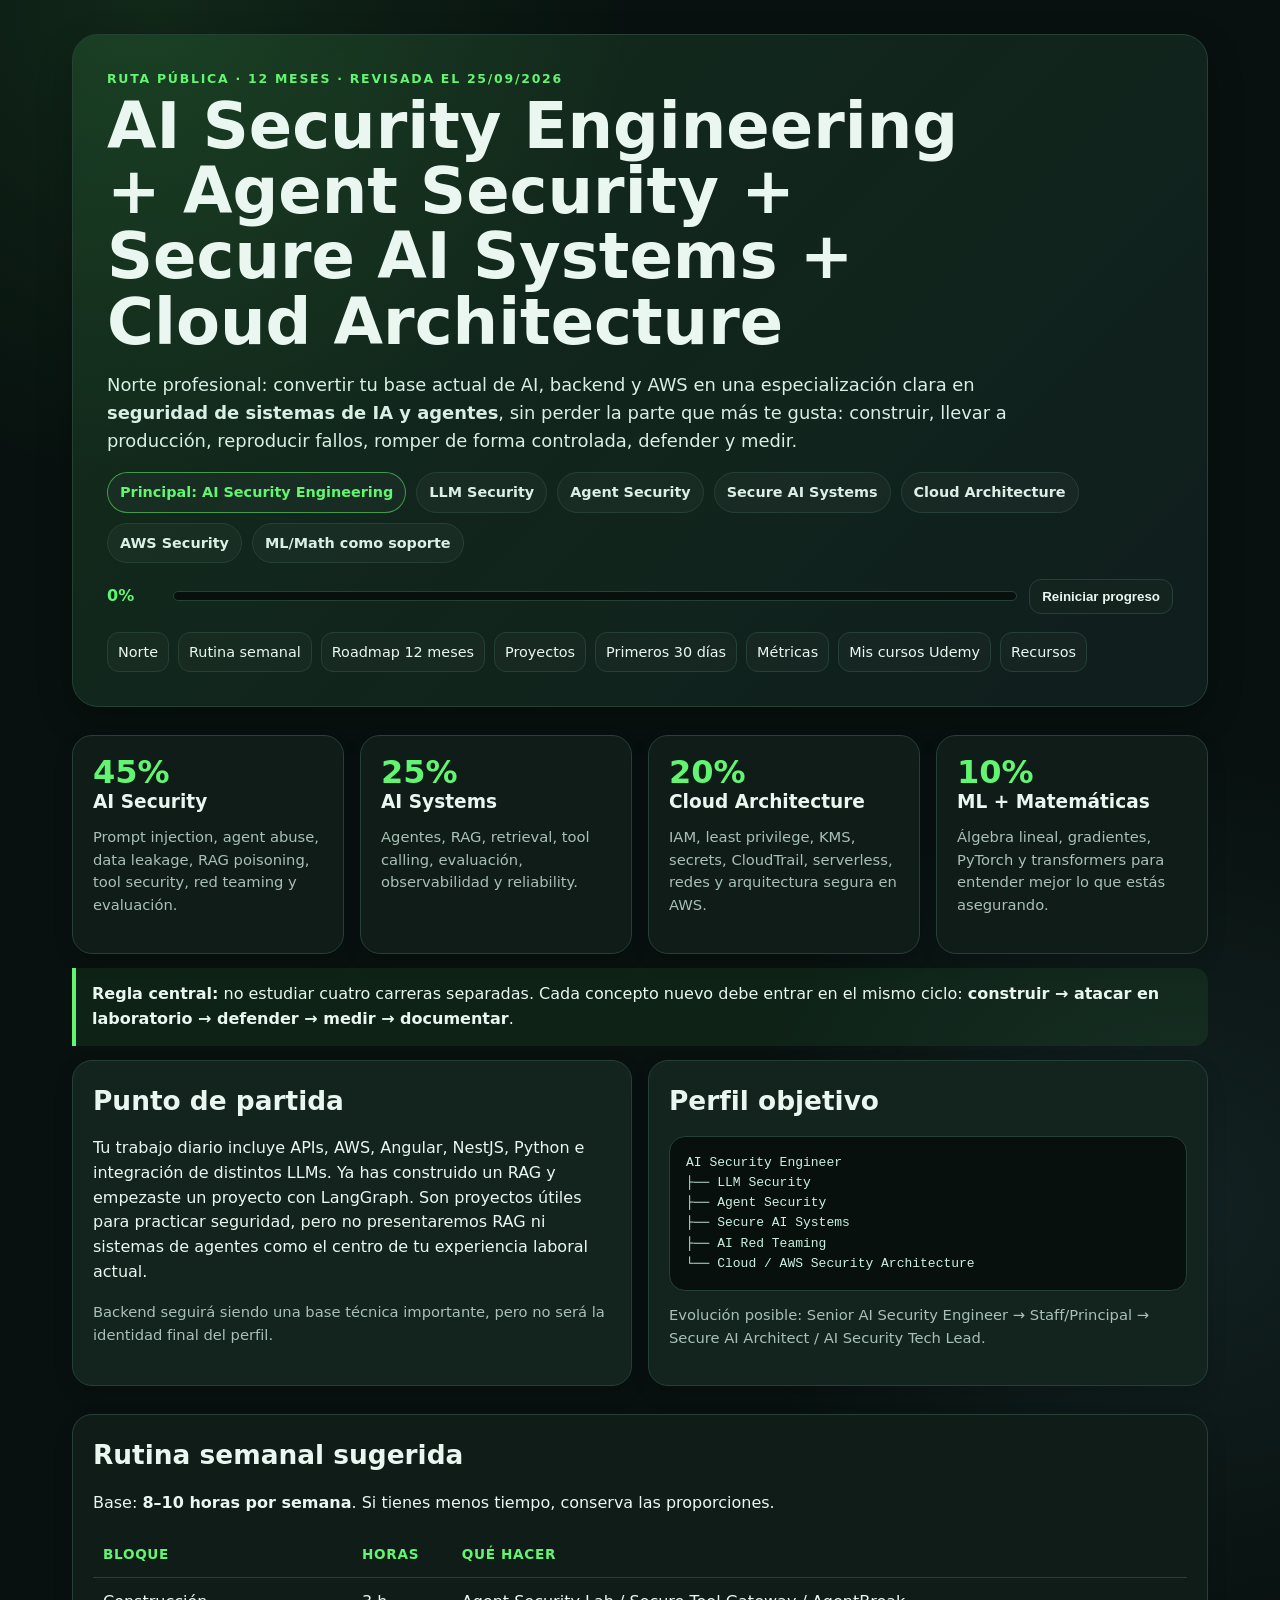
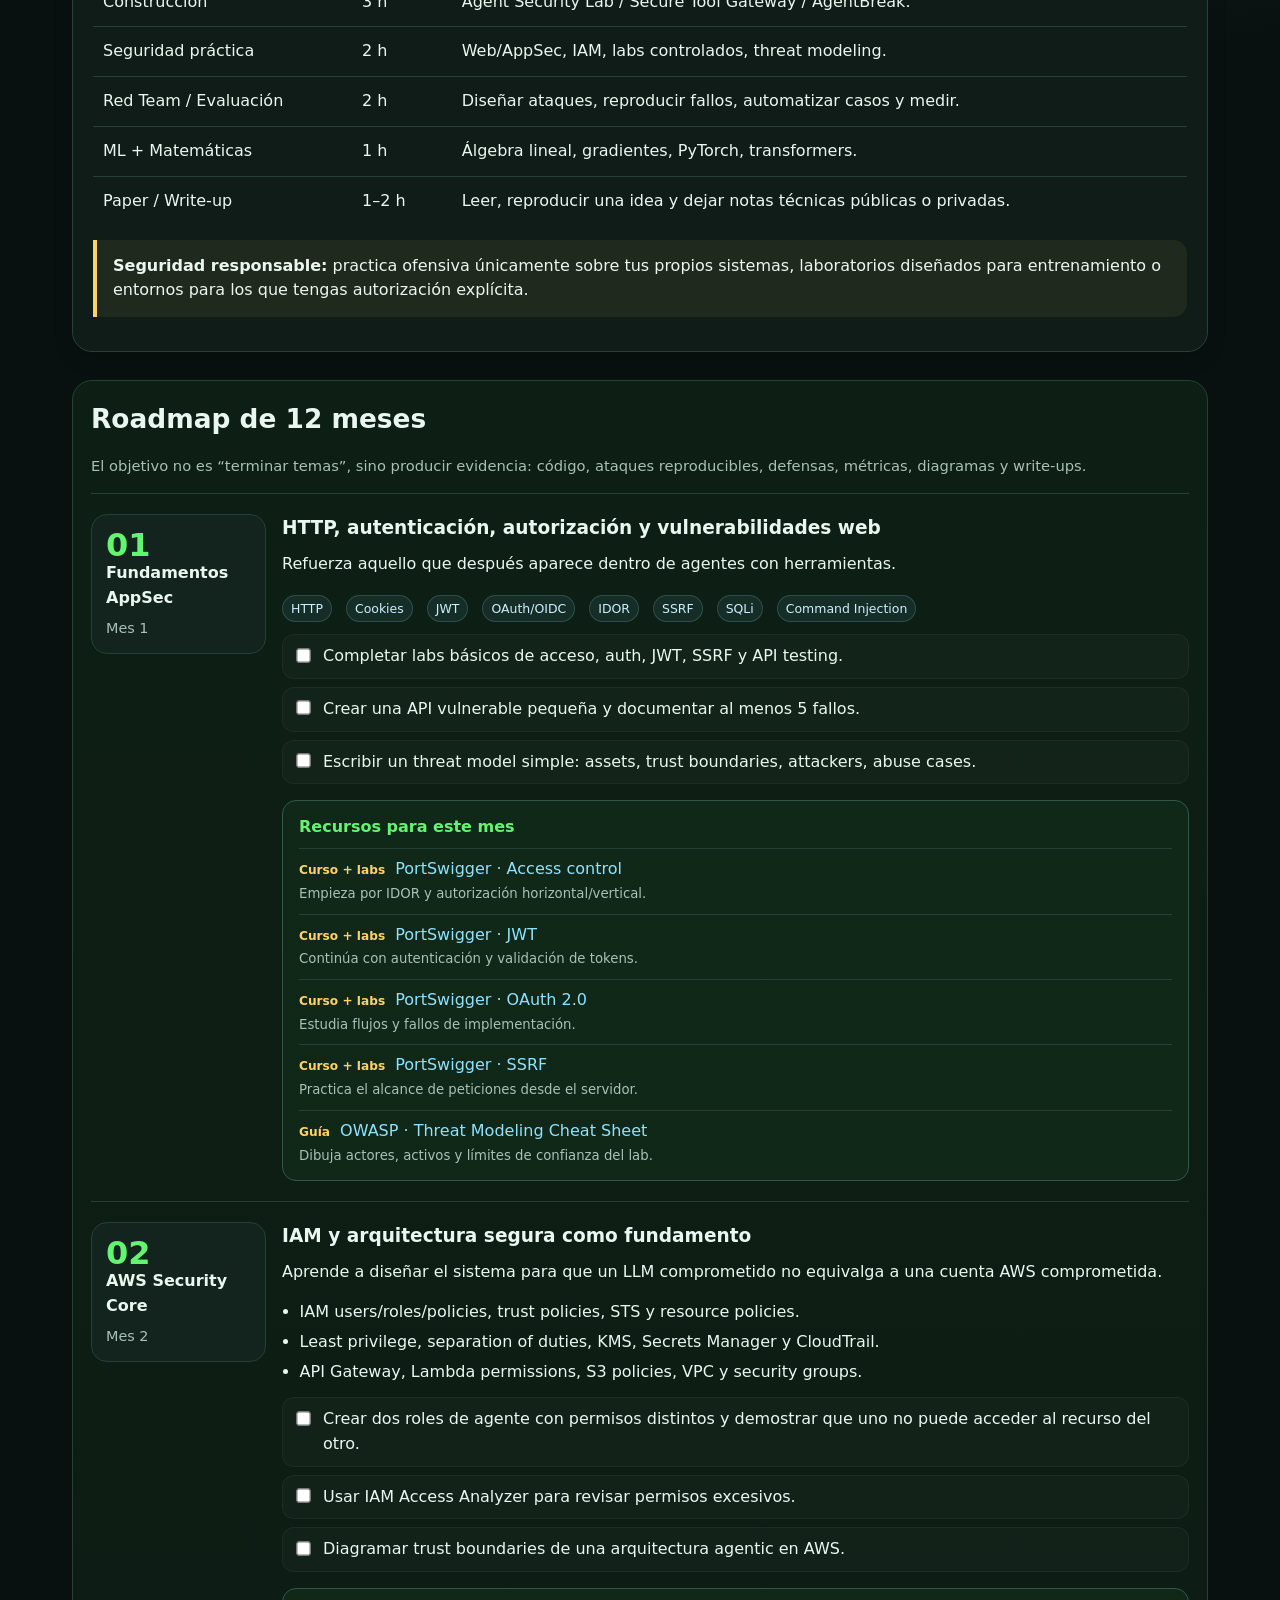
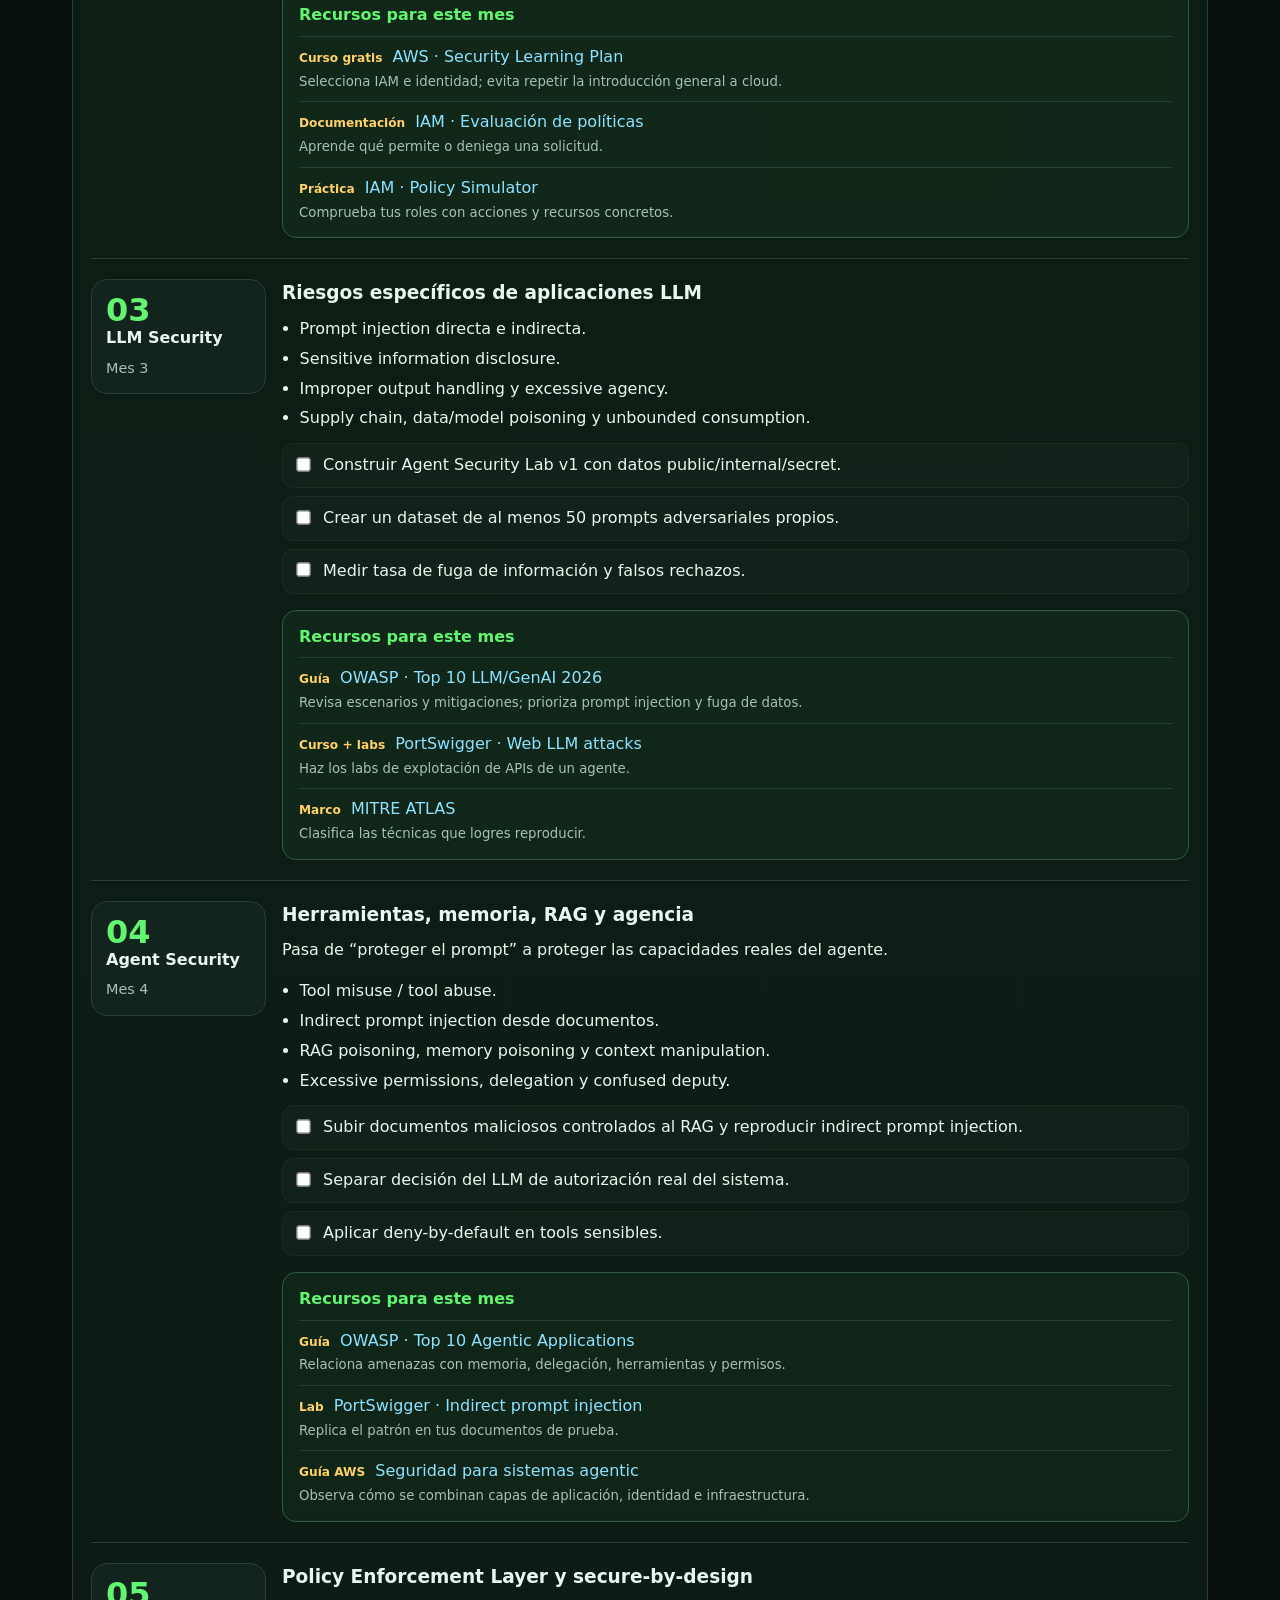
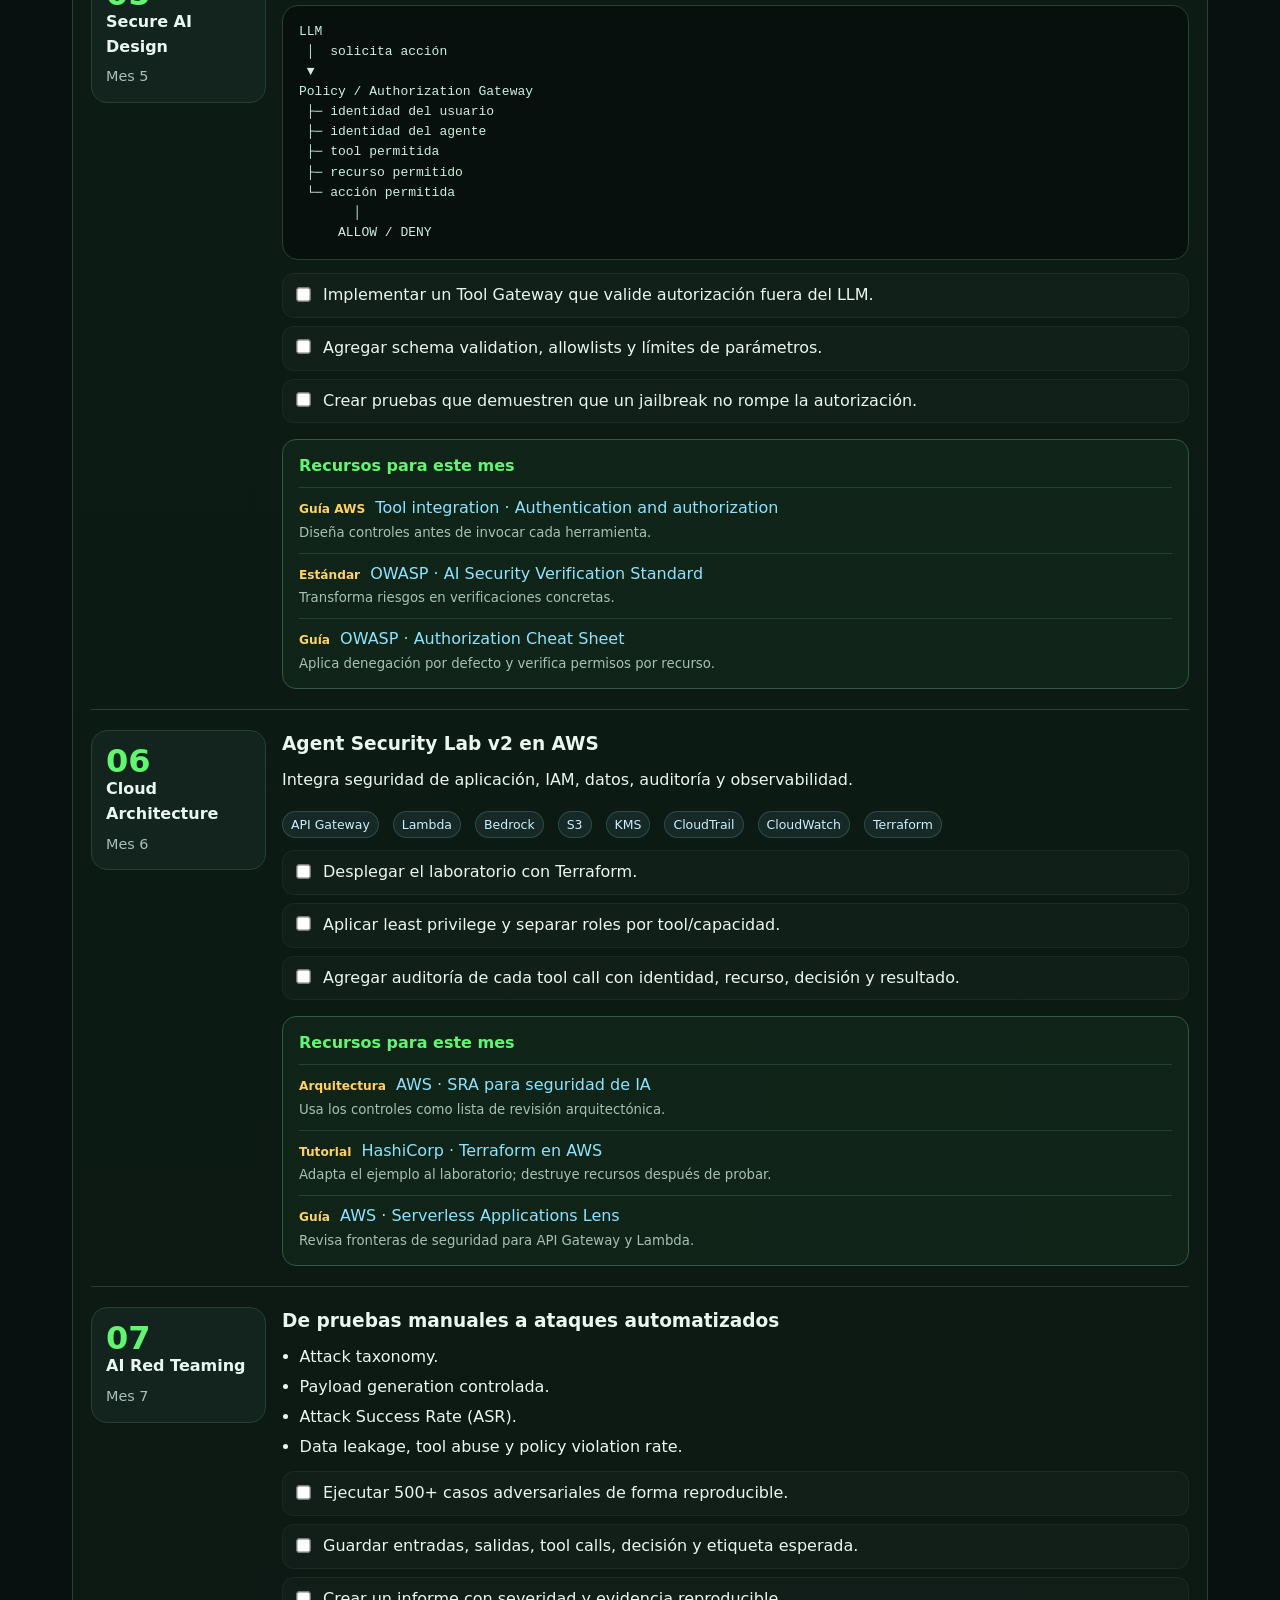
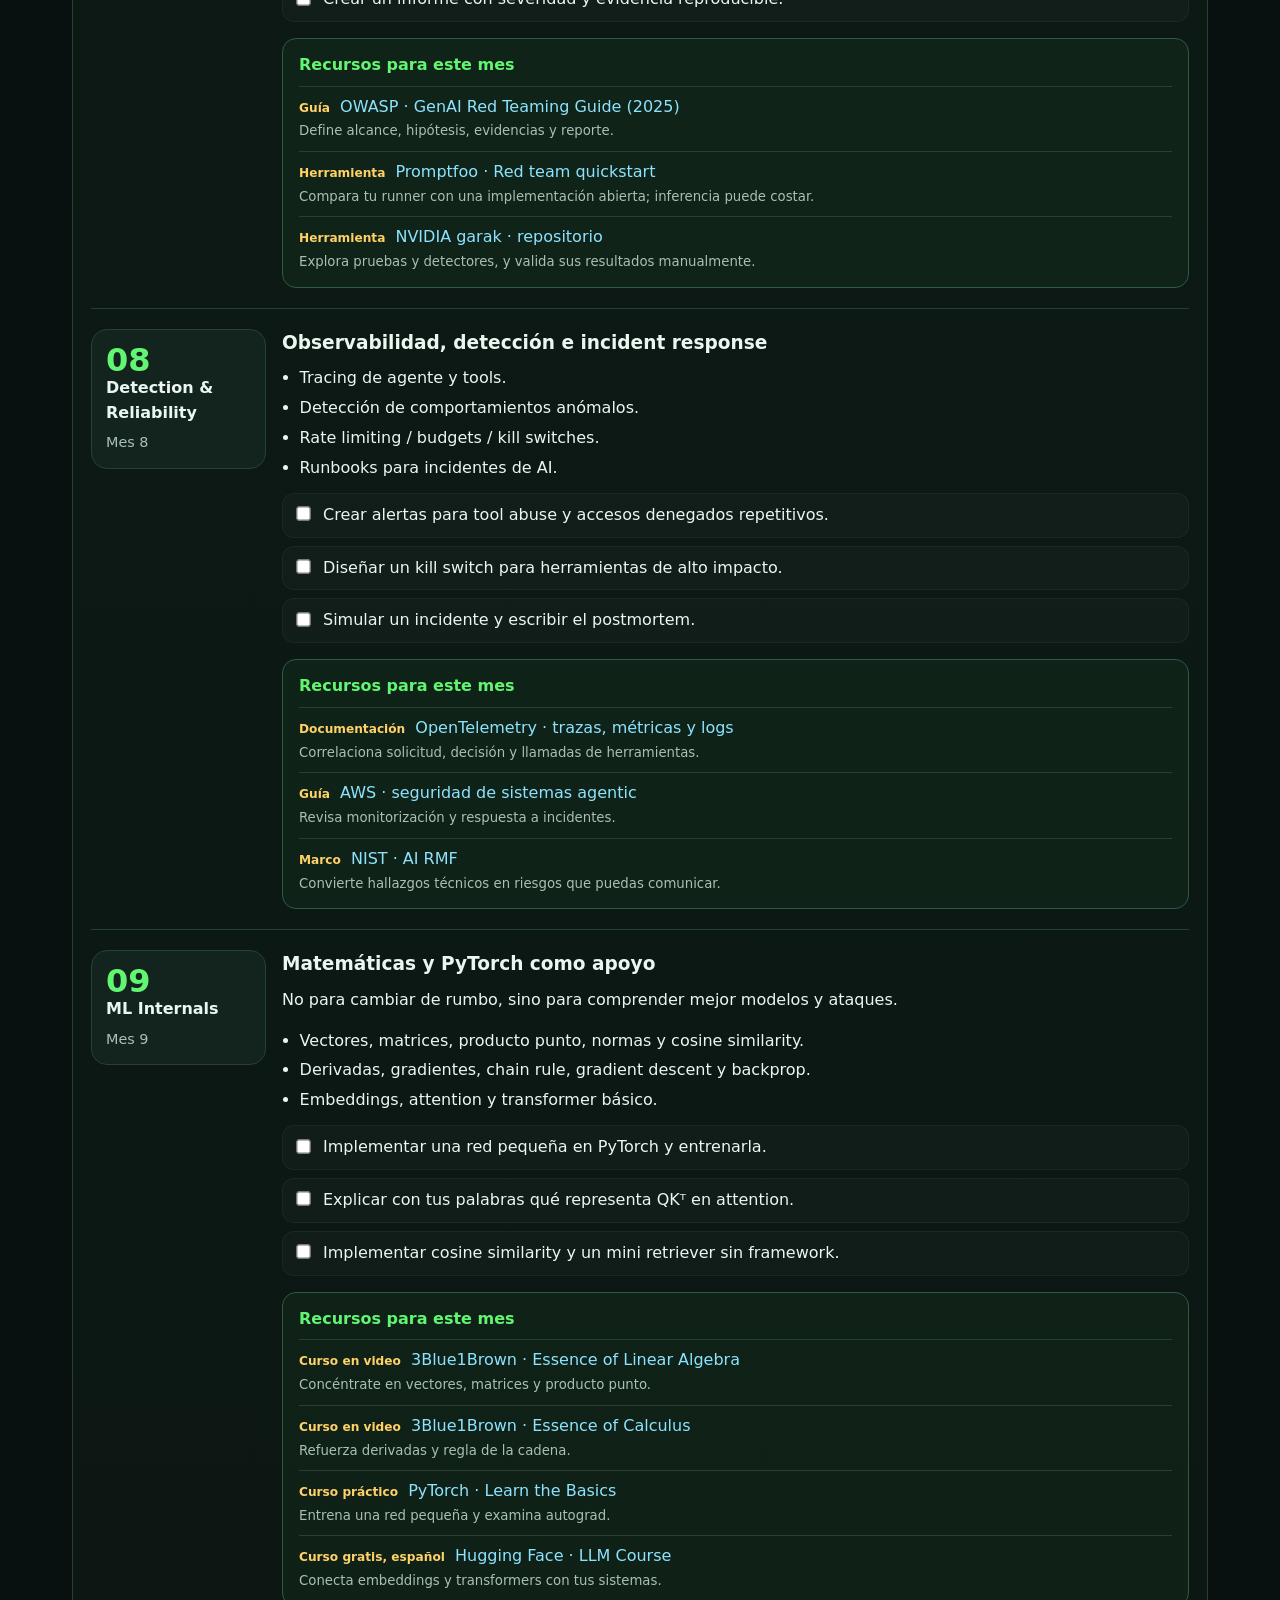
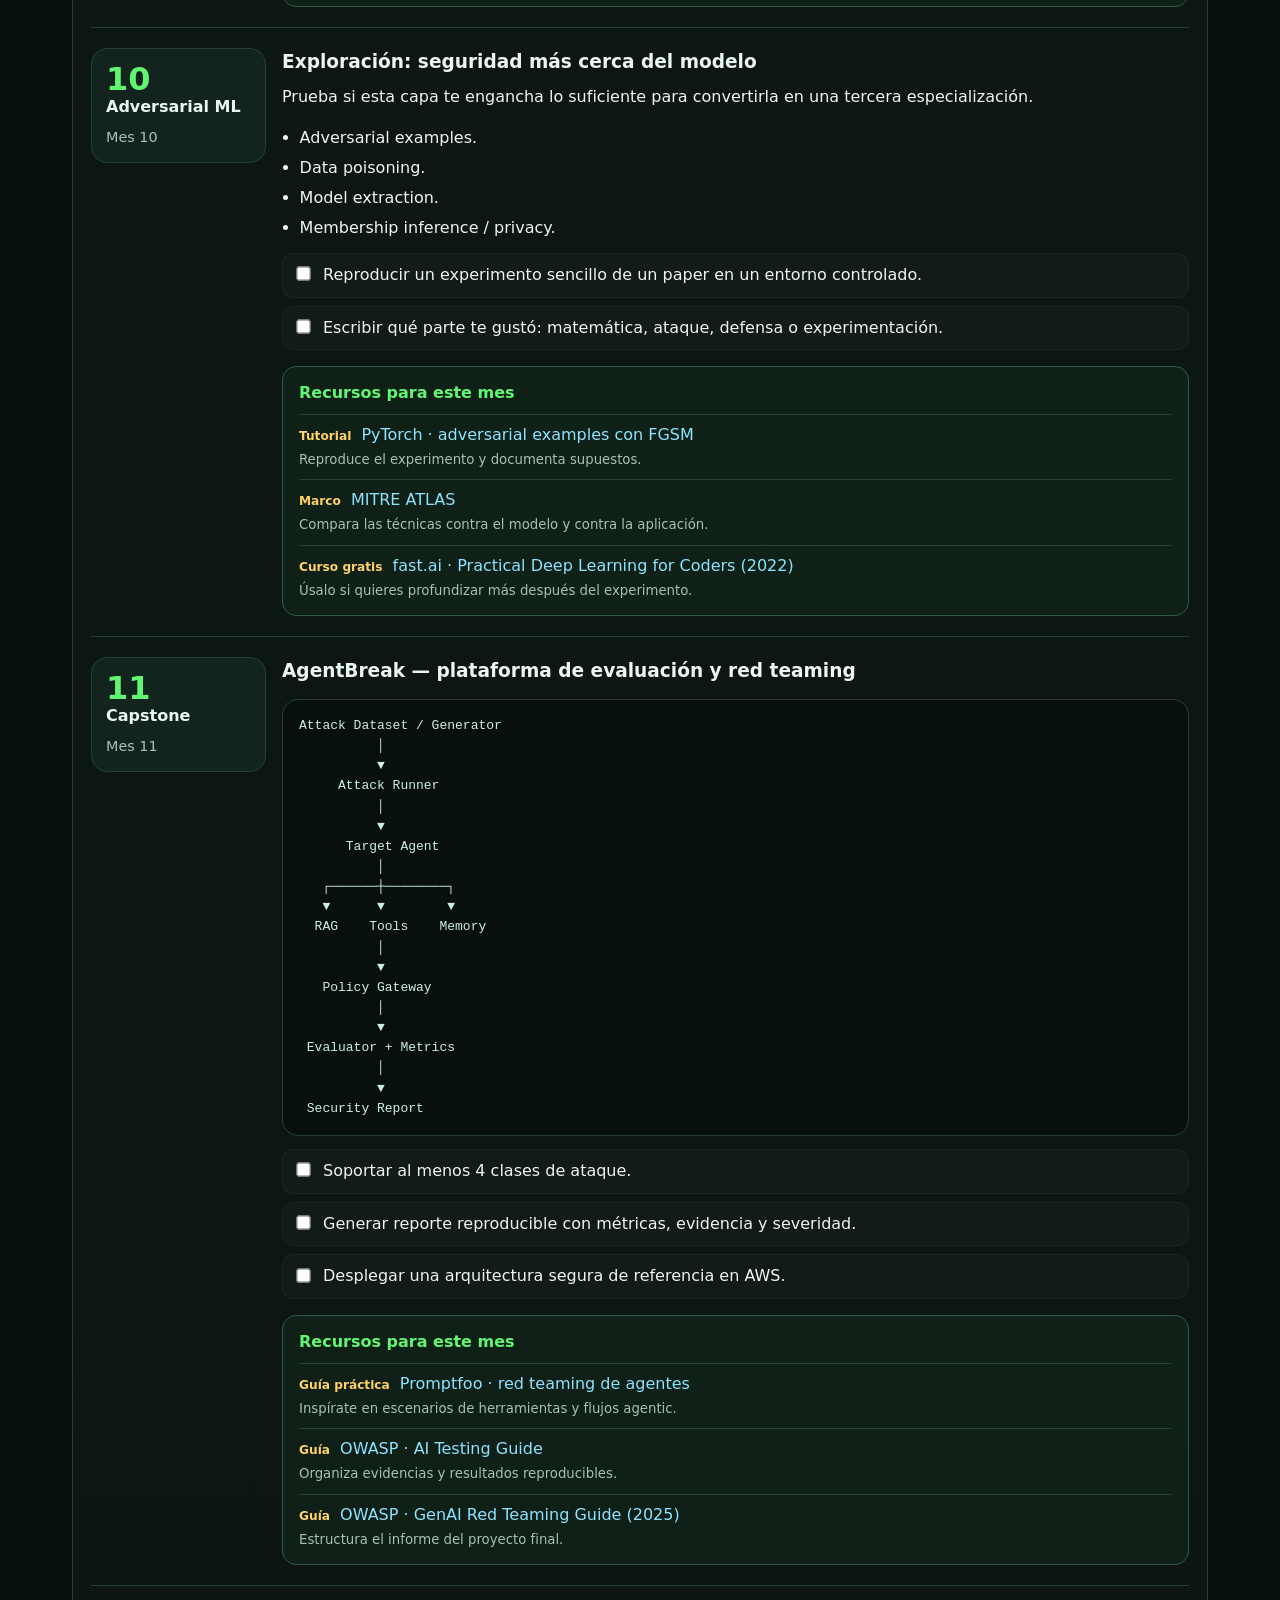
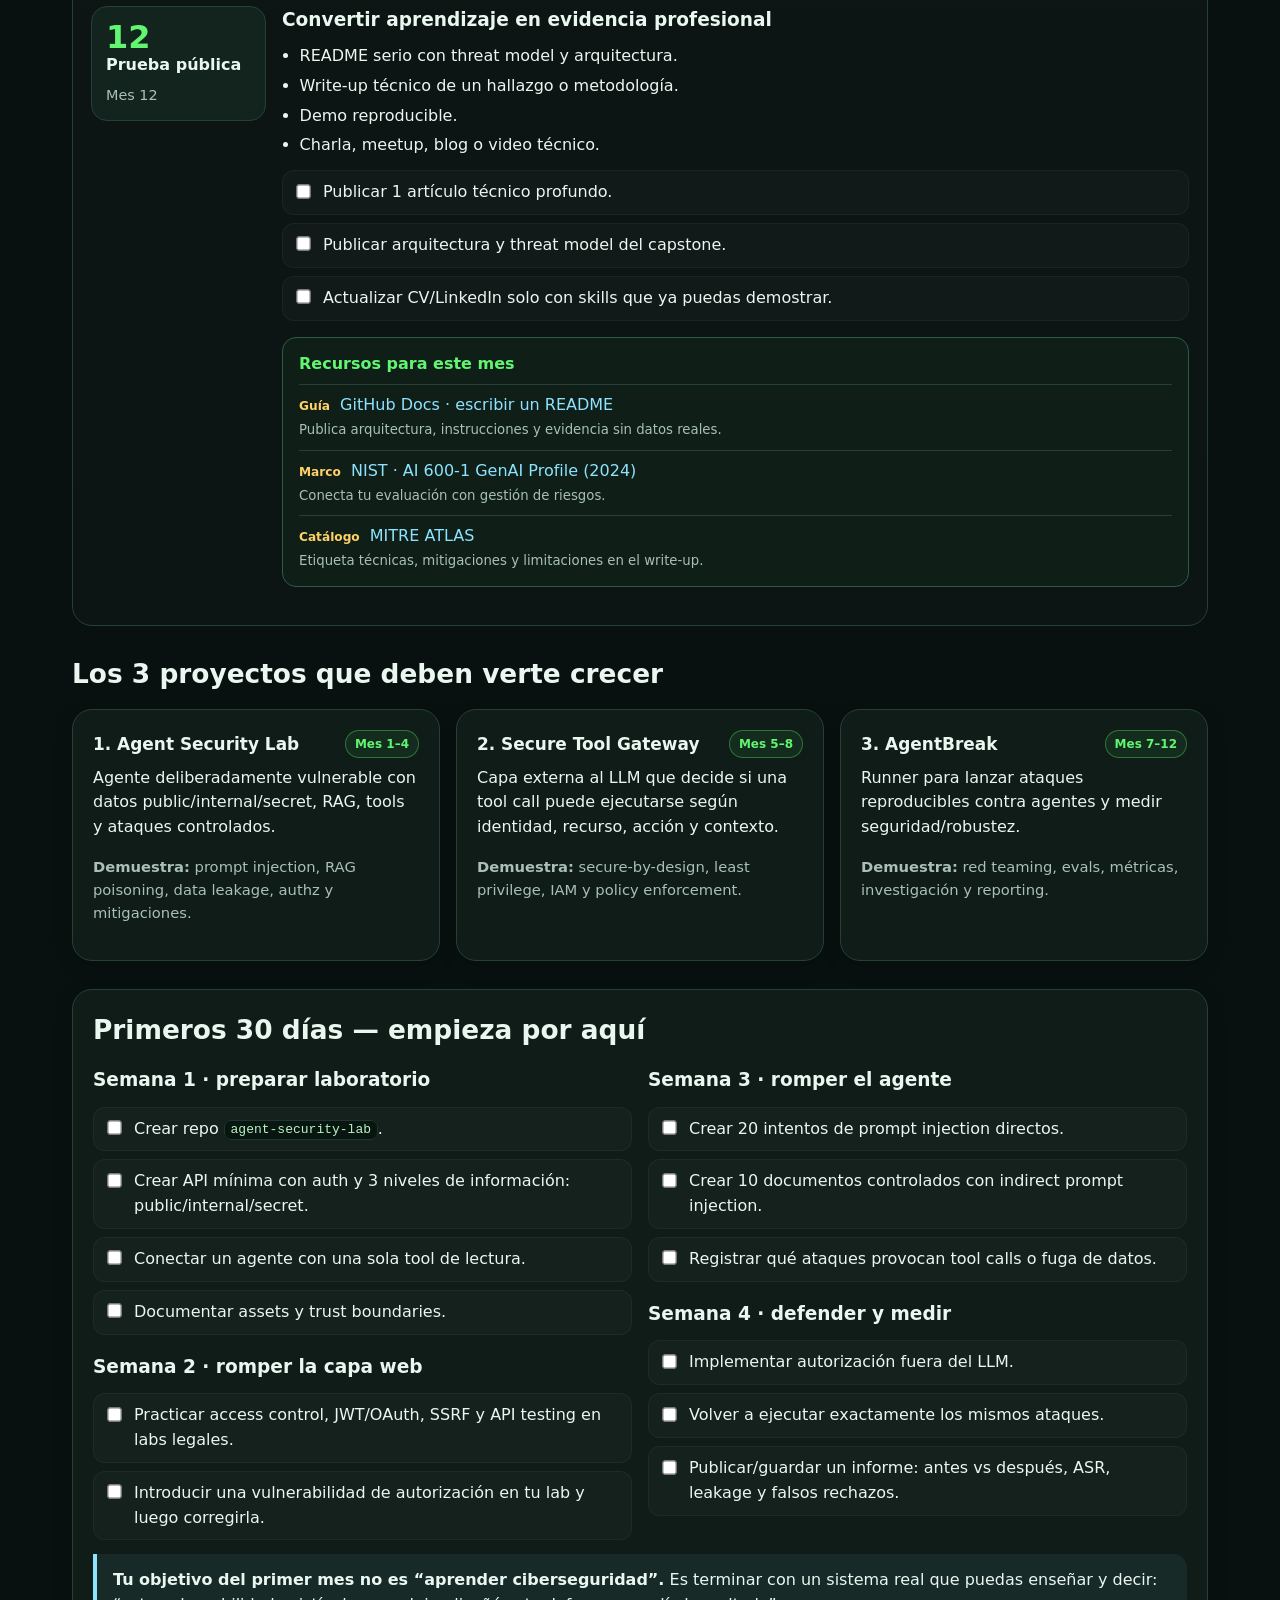
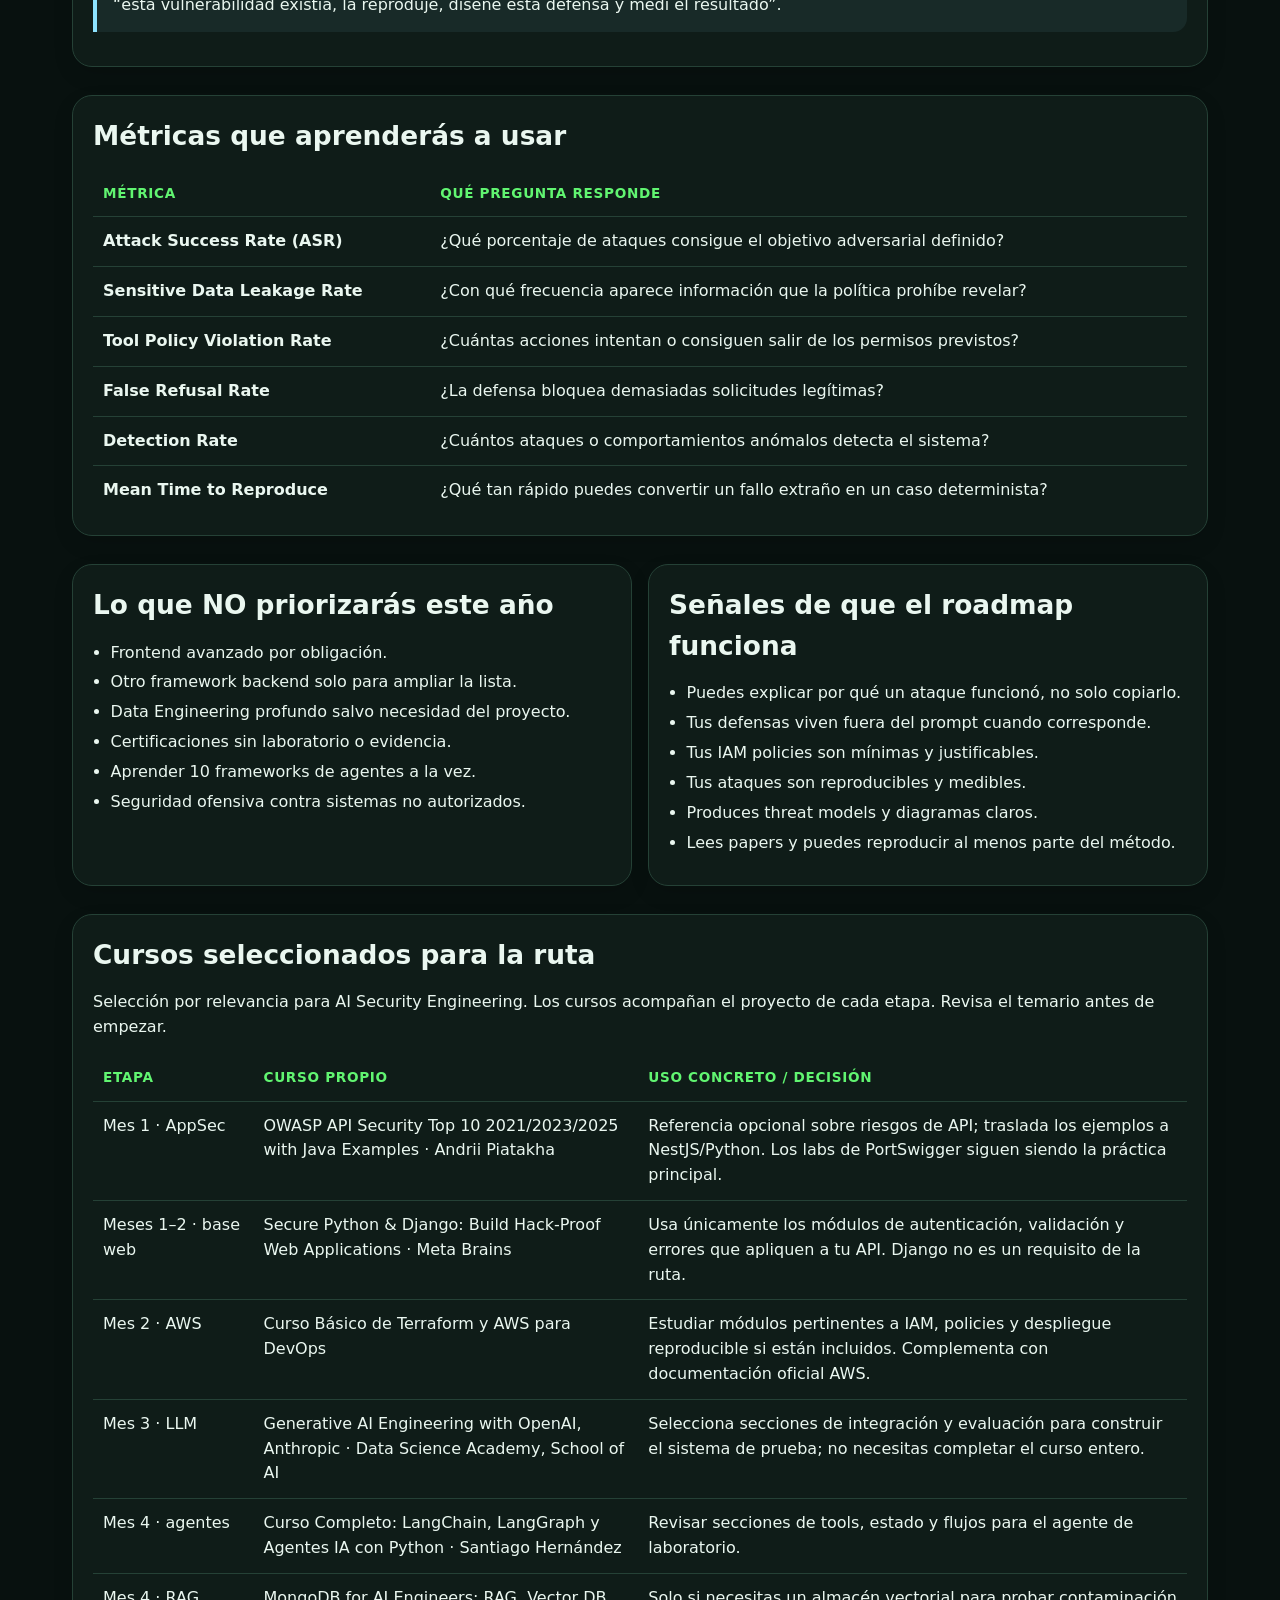
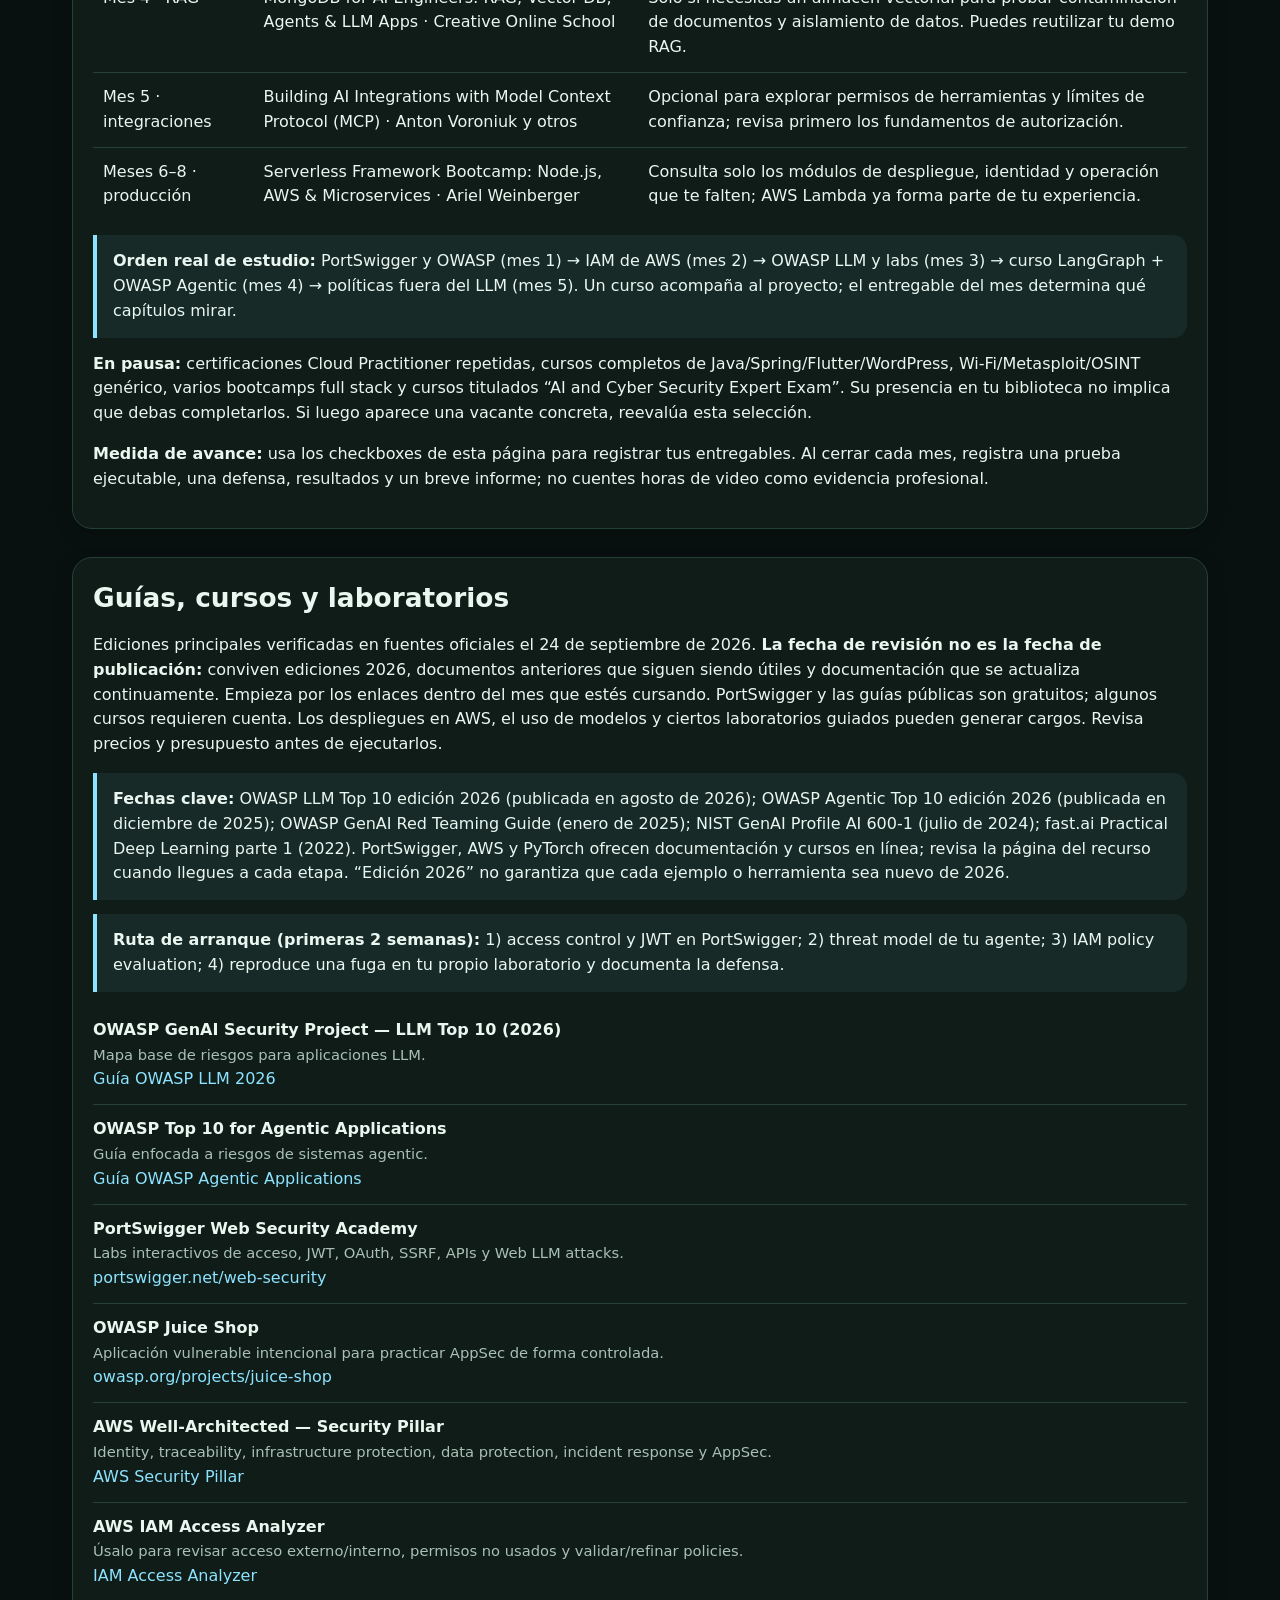
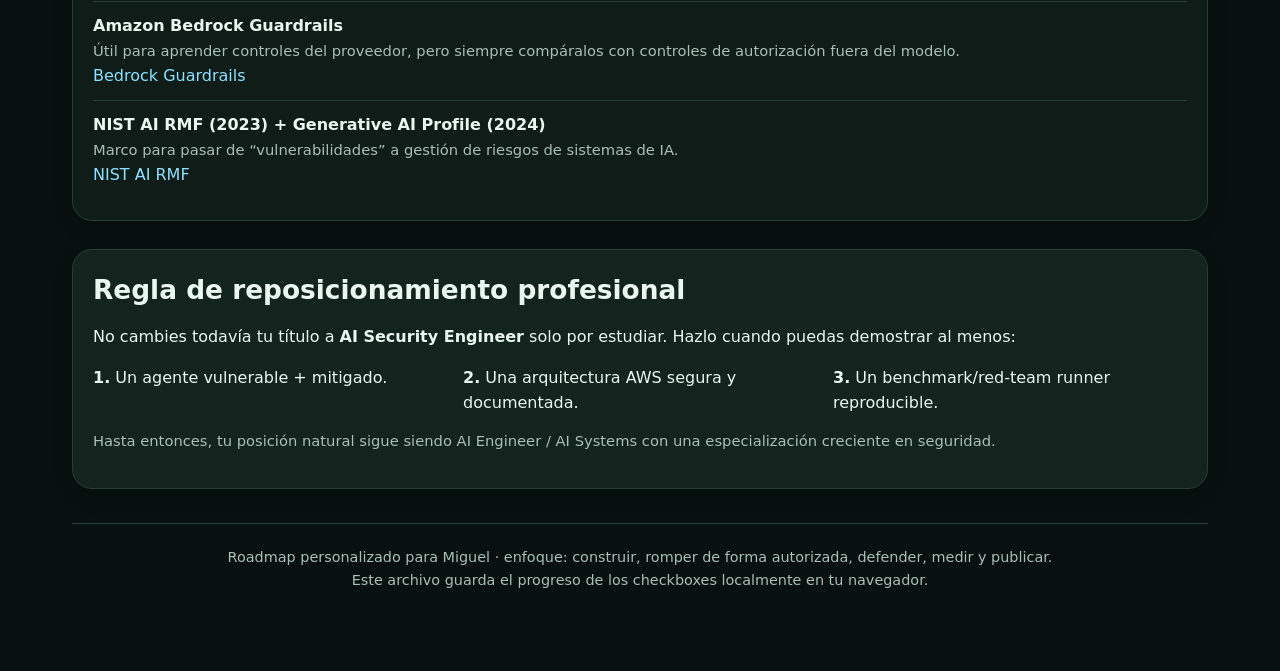
==== guia-completa.html @ 1dcb46d9 "Initial commit: AI Security Learning Hub Co-Authored-By: Claude Opus 5.5 <noreply@anthropic.com>" ====
<!DOCTYPE html>

<html lang="es">
<head>
<meta charset="utf-8"/>
<meta content="width=device-width, initial-scale=1" name="viewport"/>
<title>Roadmap AI Security Engineering — Miguel Muzo</title>
<style>
  :root{
    --bg:#08110f;
    --panel:#0f1c18;
    --panel2:#13231e;
    --text:#eaf7f0;
    --muted:#a9c0b6;
    --line:#254136;
    --accent:#61F571;
    --accent2:#8de3ff;
    --warn:#ffd166;
    --danger:#ff7b7b;
    --ok:#7df0b2;
    --shadow:0 12px 35px rgba(0,0,0,.24);
  }
  *{box-sizing:border-box}
  html{scroll-behavior:smooth}
  body{
    margin:0;
    font-family:Inter, ui-sans-serif, system-ui, -apple-system, BlinkMacSystemFont, "Segoe UI", sans-serif;
    background:
      radial-gradient(circle at 12% 0%, rgba(97,245,113,.10), transparent 30rem),
      radial-gradient(circle at 92% 8%, rgba(141,227,255,.08), transparent 28rem),
      var(--bg);
    color:var(--text);
    line-height:1.55;
  }
  a{color:var(--accent2); text-decoration:none}
  a:hover{text-decoration:underline}
  .wrap{max-width:1180px;margin:0 auto;padding:34px 22px 80px}
  .hero{
    background:linear-gradient(135deg, rgba(97,245,113,.12), rgba(141,227,255,.06));
    border:1px solid var(--line);
    border-radius:26px;
    padding:34px;
    box-shadow:var(--shadow);
  }
  .eyebrow{
    text-transform:uppercase;
    letter-spacing:.14em;
    font-size:.78rem;
    font-weight:800;
    color:var(--accent);
  }
  h1{font-size:clamp(2rem,5vw,4rem);line-height:1.02;margin:.35rem 0 1rem;max-width:900px}
  h2{font-size:1.65rem;margin:0 0 .9rem}
  h3{font-size:1.16rem;margin:0 0 .55rem}
  p{margin:.45rem 0 1rem}
  .lead{font-size:1.12rem;color:#d9eee4;max-width:900px}
  .chips{display:flex;flex-wrap:wrap;gap:10px;margin:18px 0 0}
  .chip{
    padding:8px 12px;border-radius:999px;border:1px solid var(--line);
    background:rgba(255,255,255,.03);color:#dcefe6;font-weight:650;font-size:.9rem
  }
  .chip.main{border-color:rgba(97,245,113,.55);color:var(--accent)}
  .nav{
    display:flex;flex-wrap:wrap;gap:9px;margin:18px 0 0
  }
  .nav a{
    color:var(--text);border:1px solid var(--line);border-radius:12px;padding:8px 10px;
    background:rgba(255,255,255,.025);font-size:.9rem
  }
  section{margin-top:28px}
  .grid{display:grid;gap:16px}
  .g2{grid-template-columns:repeat(2,minmax(0,1fr))}
  .g3{grid-template-columns:repeat(3,minmax(0,1fr))}
  .g4{grid-template-columns:repeat(4,minmax(0,1fr))}
  .card{
    border:1px solid var(--line);background:var(--panel);border-radius:20px;padding:20px;
    box-shadow:0 8px 20px rgba(0,0,0,.12)
  }
  .card.soft{background:var(--panel2)}
  .metric{font-size:2rem;font-weight:850;color:var(--accent);line-height:1}
  .sub{color:var(--muted);font-size:.92rem}
  .callout{
    border-left:4px solid var(--accent);padding:14px 16px;background:rgba(97,245,113,.07);
    border-radius:0 14px 14px 0;margin:14px 0
  }
  .callout.warn{border-left-color:var(--warn);background:rgba(255,209,102,.07)}
  .callout.info{border-left-color:var(--accent2);background:rgba(141,227,255,.07)}
  .track{
    display:grid;grid-template-columns:175px 1fr;gap:16px;align-items:start;
    border-top:1px solid var(--line);padding:20px 0
  }
  .track:first-child{border-top:none}
  .phase{
    position:sticky;top:12px;border:1px solid var(--line);background:var(--panel2);
    border-radius:16px;padding:14px
  }
  .phase .num{font-size:2rem;font-weight:900;color:var(--accent);line-height:1}
  .phase .when{color:var(--muted);font-size:.9rem;margin-top:6px}
  ul.clean{padding-left:1.1rem;margin:.55rem 0}
  ul.clean li{margin:.32rem 0}
  .checklist{display:grid;gap:8px;margin-top:12px}
  label.check{
    display:flex;gap:10px;align-items:flex-start;padding:9px 10px;border-radius:12px;
    background:rgba(255,255,255,.025);border:1px solid rgba(255,255,255,.045)
  }
  label.check input{margin-top:.28rem;accent-color:var(--accent);transform:scale(1.1)}
  label.check span{flex:1}
  .tag{
    display:inline-block;padding:3px 8px;border-radius:999px;background:rgba(141,227,255,.08);
    border:1px solid rgba(141,227,255,.18);font-size:.78rem;color:#ccefff;margin-right:4px
  }
  table{width:100%;border-collapse:collapse;border-spacing:0;overflow:hidden;border-radius:16px}
  th,td{border-bottom:1px solid var(--line);padding:12px 10px;text-align:left;vertical-align:top}
  th{color:var(--accent);font-size:.85rem;text-transform:uppercase;letter-spacing:.05em}
  tr:last-child td{border-bottom:none}
  code{
    background:#081511;border:1px solid #1c382f;border-radius:7px;padding:.08rem .36rem;color:#baf4c2
  }
  pre{
    overflow:auto;background:#07100d;border:1px solid var(--line);border-radius:16px;padding:16px;
    color:#ccefe0
  }
  .roadmap-box{
    background:linear-gradient(180deg,rgba(97,245,113,.06),rgba(255,255,255,.015));
    border:1px solid var(--line);border-radius:20px;padding:18px
  }
  .project-title{display:flex;justify-content:space-between;gap:12px;align-items:center}
  .project-title strong{font-size:1.06rem}
  .badge{
    border:1px solid rgba(97,245,113,.35);background:rgba(97,245,113,.07);
    color:var(--accent);padding:4px 9px;border-radius:999px;font-size:.75rem;font-weight:800
  }

  .study-links{margin-top:16px;padding:14px 16px;border:1px solid #315948;border-radius:14px;background:rgba(97,245,113,.045)}
  .study-links>strong{color:var(--accent)}
  .study-links ul{list-style:none;padding:0;margin:8px 0 0;display:grid;gap:9px}
  .study-links li{padding-top:8px;border-top:1px solid var(--line)}
  .study-links small{display:block;color:var(--muted);font-size:.83rem;margin-top:2px}
  .source-kind{display:inline-block;color:var(--warn);font-size:.76rem;font-weight:750;margin-right:5px}
  .resource{padding:12px 0;border-bottom:1px solid var(--line)}
  .resource:last-child{border-bottom:0}
  .resource strong{display:block}
  .footer{
    color:var(--muted);font-size:.9rem;text-align:center;margin-top:34px;padding-top:22px;border-top:1px solid var(--line)
  }
  .btn{
    border:1px solid var(--line);background:var(--panel2);color:var(--text);border-radius:12px;
    padding:9px 12px;cursor:pointer;font-weight:700
  }
  .btn:hover{border-color:var(--accent)}
  .progressbar{height:10px;background:#07100d;border:1px solid var(--line);border-radius:999px;overflow:hidden}
  .progressbar > div{height:100%;width:0;background:linear-gradient(90deg,var(--accent),var(--accent2));transition:.2s}
  .progressline{display:flex;gap:12px;align-items:center;margin-top:16px}
  .progressline .pct{min-width:54px;font-weight:900;color:var(--accent)}
  @media(max-width:850px){
    .g2,.g3,.g4{grid-template-columns:1fr}
    .track{grid-template-columns:1fr}
    .phase{position:static}
    .hero{padding:24px}
  }
  @media print{
    :root{--bg:#fff;--panel:#fff;--panel2:#f7faf8;--text:#111;--muted:#4a5a53;--line:#d8e2dc}
    body{background:#fff;color:#111}
    .wrap{max-width:none;padding:0}
    .hero,.card,.roadmap-box{box-shadow:none}
    .nav,.btn,.progressline{display:none!important}
    a{color:#0b6078;text-decoration:none}
    section{break-inside:avoid}
    .track{break-inside:avoid}
    .phase{position:static}
  }
</style>
</head>
<body>
<div class="wrap">
<header class="hero">
<div class="eyebrow">Ruta pública · 12 meses · revisada el 25/09/2026</div>
<h1>AI Security Engineering + Agent Security + Secure AI Systems + Cloud Architecture</h1>
<p class="lead">
      Norte profesional: convertir tu base actual de AI, backend y AWS en una especialización
      clara en <strong>seguridad de sistemas de IA y agentes</strong>, sin perder la parte que más te gusta:
      construir, llevar a producción, reproducir fallos, romper de forma controlada, defender y medir.
    </p>
<div class="chips">
<span class="chip main">Principal: AI Security Engineering</span>
<span class="chip">LLM Security</span>
<span class="chip">Agent Security</span>
<span class="chip">Secure AI Systems</span>
<span class="chip">Cloud Architecture</span>
<span class="chip">AWS Security</span>
<span class="chip">ML/Math como soporte</span>
</div>
<div class="progressline">
<span class="pct" id="pct">0%</span>
<div class="progressbar" style="flex:1"><div id="bar"></div></div>
<button class="btn" onclick="resetProgress()">Reiniciar progreso</button>
</div>
<nav class="nav">
<a href="#norte">Norte</a>
<a href="#rutina">Rutina semanal</a>
<a href="#roadmap">Roadmap 12 meses</a>
<a href="#proyectos">Proyectos</a>
<a href="#30dias">Primeros 30 días</a>
<a href="#metricas">Métricas</a>
<a href="#udemy">Mis cursos Udemy</a><a href="#recursos">Recursos</a>
</nav>
</header>
<section id="norte">
<div class="grid g4">
<div class="card">
<div class="metric">45%</div>
<h3>AI Security</h3>
<p class="sub">Prompt injection, agent abuse, data leakage, RAG poisoning, tool security, red teaming y evaluación.</p>
</div>
<div class="card">
<div class="metric">25%</div>
<h3>AI Systems</h3>
<p class="sub">Agentes, RAG, retrieval, tool calling, evaluación, observabilidad y reliability.</p>
</div>
<div class="card">
<div class="metric">20%</div>
<h3>Cloud Architecture</h3>
<p class="sub">IAM, least privilege, KMS, secrets, CloudTrail, serverless, redes y arquitectura segura en AWS.</p>
</div>
<div class="card">
<div class="metric">10%</div>
<h3>ML + Matemáticas</h3>
<p class="sub">Álgebra lineal, gradientes, PyTorch y transformers para entender mejor lo que estás asegurando.</p>
</div>
</div>
<div class="callout">
<strong>Regla central:</strong> no estudiar cuatro carreras separadas. Cada concepto nuevo debe entrar en el mismo ciclo:
      <strong>construir → atacar en laboratorio → defender → medir → documentar</strong>.
    </div>
<div class="grid g2">
<div class="card soft">
<h2>Punto de partida</h2>
<p>Tu trabajo diario incluye APIs, AWS, Angular, NestJS, Python e integración de distintos LLMs. Ya has construido un RAG y empezaste un proyecto con LangGraph. Son proyectos útiles para practicar seguridad, pero no presentaremos RAG ni sistemas de agentes como el centro de tu experiencia laboral actual.</p>
<p class="sub">
          Backend seguirá siendo una base técnica importante, pero no será la identidad final del perfil.
        </p>
</div>
<div class="card soft">
<h2>Perfil objetivo</h2>
<pre>AI Security Engineer
├── LLM Security
├── Agent Security
├── Secure AI Systems
├── AI Red Teaming
└── Cloud / AWS Security Architecture</pre>
<p class="sub">Evolución posible: Senior AI Security Engineer → Staff/Principal → Secure AI Architect / AI Security Tech Lead.</p>
</div>
</div>
</section>
<section id="rutina">
<div class="card">
<h2>Rutina semanal sugerida</h2>
<p>Base: <strong>8–10 horas por semana</strong>. Si tienes menos tiempo, conserva las proporciones.</p>
<table>
<thead><tr><th>Bloque</th><th>Horas</th><th>Qué hacer</th></tr></thead>
<tbody>
<tr><td>Construcción</td><td>3 h</td><td>Agent Security Lab / Secure Tool Gateway / AgentBreak.</td></tr>
<tr><td>Seguridad práctica</td><td>2 h</td><td>Web/AppSec, IAM, labs controlados, threat modeling.</td></tr>
<tr><td>Red Team / Evaluación</td><td>2 h</td><td>Diseñar ataques, reproducir fallos, automatizar casos y medir.</td></tr>
<tr><td>ML + Matemáticas</td><td>1 h</td><td>Álgebra lineal, gradientes, PyTorch, transformers.</td></tr>
<tr><td>Paper / Write-up</td><td>1–2 h</td><td>Leer, reproducir una idea y dejar notas técnicas públicas o privadas.</td></tr>
</tbody>
</table>
<div class="callout warn">
<strong>Seguridad responsable:</strong> practica ofensiva únicamente sobre tus propios sistemas,
        laboratorios diseñados para entrenamiento o entornos para los que tengas autorización explícita.
      </div>
</div>
</section>
<section id="roadmap">
<div class="roadmap-box">
<h2>Roadmap de 12 meses</h2>
<p class="sub">El objetivo no es “terminar temas”, sino producir evidencia: código, ataques reproducibles, defensas, métricas, diagramas y write-ups.</p>
<div class="track">
<div class="phase">
<div class="num">01</div>
<strong>Fundamentos AppSec</strong>
<div class="when">Mes 1</div>
</div>
<div>
<h3>HTTP, autenticación, autorización y vulnerabilidades web</h3>
<p>Refuerza aquello que después aparece dentro de agentes con herramientas.</p>
<div class="chips">
<span class="tag">HTTP</span><span class="tag">Cookies</span><span class="tag">JWT</span>
<span class="tag">OAuth/OIDC</span><span class="tag">IDOR</span><span class="tag">SSRF</span>
<span class="tag">SQLi</span><span class="tag">Command Injection</span>
</div>
<div class="checklist">
<label class="check"><input data-id="m1-1" type="checkbox"/><span>Completar labs básicos de acceso, auth, JWT, SSRF y API testing.</span></label>
<label class="check"><input data-id="m1-2" type="checkbox"/><span>Crear una API vulnerable pequeña y documentar al menos 5 fallos.</span></label>
<label class="check"><input data-id="m1-3" type="checkbox"/><span>Escribir un threat model simple: assets, trust boundaries, attackers, abuse cases.</span></label>
</div>
<div class="study-links"><strong>Recursos para este mes</strong><ul>
<li><span class="source-kind">Curso + labs</span> <a href="https://portswigger.net/web-security/access-control" rel="noopener noreferrer" target="_blank">PortSwigger · Access control</a><small>Empieza por IDOR y autorización horizontal/vertical.</small></li>
<li><span class="source-kind">Curso + labs</span> <a href="https://portswigger.net/web-security/jwt" rel="noopener noreferrer" target="_blank">PortSwigger · JWT</a><small>Continúa con autenticación y validación de tokens.</small></li>
<li><span class="source-kind">Curso + labs</span> <a href="https://portswigger.net/web-security/oauth" rel="noopener noreferrer" target="_blank">PortSwigger · OAuth 2.0</a><small>Estudia flujos y fallos de implementación.</small></li>
<li><span class="source-kind">Curso + labs</span> <a href="https://portswigger.net/web-security/ssrf" rel="noopener noreferrer" target="_blank">PortSwigger · SSRF</a><small>Practica el alcance de peticiones desde el servidor.</small></li>
<li><span class="source-kind">Guía</span> <a href="https://cheatsheetseries.owasp.org/cheatsheets/Threat_Modeling_Cheat_Sheet.html" rel="noopener noreferrer" target="_blank">OWASP · Threat Modeling Cheat Sheet</a><small>Dibuja actores, activos y límites de confianza del lab.</small></li>
</ul></div>
</div>
</div>
<div class="track">
<div class="phase">
<div class="num">02</div>
<strong>AWS Security Core</strong>
<div class="when">Mes 2</div>
</div>
<div>
<h3>IAM y arquitectura segura como fundamento</h3>
<p>Aprende a diseñar el sistema para que un LLM comprometido no equivalga a una cuenta AWS comprometida.</p>
<ul class="clean">
<li>IAM users/roles/policies, trust policies, STS y resource policies.</li>
<li>Least privilege, separation of duties, KMS, Secrets Manager y CloudTrail.</li>
<li>API Gateway, Lambda permissions, S3 policies, VPC y security groups.</li>
</ul>
<div class="checklist">
<label class="check"><input data-id="m2-1" type="checkbox"/><span>Crear dos roles de agente con permisos distintos y demostrar que uno no puede acceder al recurso del otro.</span></label>
<label class="check"><input data-id="m2-2" type="checkbox"/><span>Usar IAM Access Analyzer para revisar permisos excesivos.</span></label>
<label class="check"><input data-id="m2-3" type="checkbox"/><span>Diagramar trust boundaries de una arquitectura agentic en AWS.</span></label>
</div>
<div class="study-links"><strong>Recursos para este mes</strong><ul>
<li><span class="source-kind">Curso gratis</span> <a href="https://aws.amazon.com/training/learn-about/security/" rel="noopener noreferrer" target="_blank">AWS · Security Learning Plan</a><small>Selecciona IAM e identidad; evita repetir la introducción general a cloud.</small></li>
<li><span class="source-kind">Documentación</span> <a href="https://docs.aws.amazon.com/IAM/latest/UserGuide/reference_policies_evaluation-logic_policy-eval-denyallow.html" rel="noopener noreferrer" target="_blank">IAM · Evaluación de políticas</a><small>Aprende qué permite o deniega una solicitud.</small></li>
<li><span class="source-kind">Práctica</span> <a href="https://docs.aws.amazon.com/IAM/latest/UserGuide/access_policies_testing-policies.html" rel="noopener noreferrer" target="_blank">IAM · Policy Simulator</a><small>Comprueba tus roles con acciones y recursos concretos.</small></li>
</ul></div>
</div>
</div>
<div class="track">
<div class="phase">
<div class="num">03</div>
<strong>LLM Security</strong>
<div class="when">Mes 3</div>
</div>
<div>
<h3>Riesgos específicos de aplicaciones LLM</h3>
<ul class="clean">
<li>Prompt injection directa e indirecta.</li>
<li>Sensitive information disclosure.</li>
<li>Improper output handling y excessive agency.</li>
<li>Supply chain, data/model poisoning y unbounded consumption.</li>
</ul>
<div class="checklist">
<label class="check"><input data-id="m3-1" type="checkbox"/><span>Construir Agent Security Lab v1 con datos public/internal/secret.</span></label>
<label class="check"><input data-id="m3-2" type="checkbox"/><span>Crear un dataset de al menos 50 prompts adversariales propios.</span></label>
<label class="check"><input data-id="m3-3" type="checkbox"/><span>Medir tasa de fuga de información y falsos rechazos.</span></label>
</div>
<div class="study-links"><strong>Recursos para este mes</strong><ul>
<li><span class="source-kind">Guía</span> <a href="https://genai.owasp.org/resource/owasp-genai-llm-top-10-2026/" rel="noopener noreferrer" target="_blank">OWASP · Top 10 LLM/GenAI 2026</a><small>Revisa escenarios y mitigaciones; prioriza prompt injection y fuga de datos.</small></li>
<li><span class="source-kind">Curso + labs</span> <a href="https://portswigger.net/web-security/learning-paths/llm-attacks" rel="noopener noreferrer" target="_blank">PortSwigger · Web LLM attacks</a><small>Haz los labs de explotación de APIs de un agente.</small></li>
<li><span class="source-kind">Marco</span> <a href="https://atlas.mitre.org/" rel="noopener noreferrer" target="_blank">MITRE ATLAS</a><small>Clasifica las técnicas que logres reproducir.</small></li>
</ul></div>
</div>
</div>
<div class="track">
<div class="phase">
<div class="num">04</div>
<strong>Agent Security</strong>
<div class="when">Mes 4</div>
</div>
<div>
<h3>Herramientas, memoria, RAG y agencia</h3>
<p>Pasa de “proteger el prompt” a proteger las capacidades reales del agente.</p>
<ul class="clean">
<li>Tool misuse / tool abuse.</li>
<li>Indirect prompt injection desde documentos.</li>
<li>RAG poisoning, memory poisoning y context manipulation.</li>
<li>Excessive permissions, delegation y confused deputy.</li>
</ul>
<div class="checklist">
<label class="check"><input data-id="m4-1" type="checkbox"/><span>Subir documentos maliciosos controlados al RAG y reproducir indirect prompt injection.</span></label>
<label class="check"><input data-id="m4-2" type="checkbox"/><span>Separar decisión del LLM de autorización real del sistema.</span></label>
<label class="check"><input data-id="m4-3" type="checkbox"/><span>Aplicar deny-by-default en tools sensibles.</span></label>
</div>
<div class="study-links"><strong>Recursos para este mes</strong><ul>
<li><span class="source-kind">Guía</span> <a href="https://genai.owasp.org/resource/owasp-top-10-for-agentic-applications-for-2026/" rel="noopener noreferrer" target="_blank">OWASP · Top 10 Agentic Applications</a><small>Relaciona amenazas con memoria, delegación, herramientas y permisos.</small></li>
<li><span class="source-kind">Lab</span> <a href="https://portswigger.net/web-security/llm-attacks/lab-indirect-prompt-injection" rel="noopener noreferrer" target="_blank">PortSwigger · Indirect prompt injection</a><small>Replica el patrón en tus documentos de prueba.</small></li>
<li><span class="source-kind">Guía AWS</span> <a href="https://docs.aws.amazon.com/prescriptive-guidance/latest/agentic-ai-security/best-practices.html" rel="noopener noreferrer" target="_blank">Seguridad para sistemas agentic</a><small>Observa cómo se combinan capas de aplicación, identidad e infraestructura.</small></li>
</ul></div>
</div>
</div>
<div class="track">
<div class="phase">
<div class="num">05</div>
<strong>Secure AI Design</strong>
<div class="when">Mes 5</div>
</div>
<div>
<h3>Policy Enforcement Layer y secure-by-design</h3>
<pre>LLM
 │  solicita acción
 ▼
Policy / Authorization Gateway
 ├─ identidad del usuario
 ├─ identidad del agente
 ├─ tool permitida
 ├─ recurso permitido
 └─ acción permitida
       │
     ALLOW / DENY</pre>
<div class="checklist">
<label class="check"><input data-id="m5-1" type="checkbox"/><span>Implementar un Tool Gateway que valide autorización fuera del LLM.</span></label>
<label class="check"><input data-id="m5-2" type="checkbox"/><span>Agregar schema validation, allowlists y límites de parámetros.</span></label>
<label class="check"><input data-id="m5-3" type="checkbox"/><span>Crear pruebas que demuestren que un jailbreak no rompe la autorización.</span></label>
</div>
<div class="study-links"><strong>Recursos para este mes</strong><ul>
<li><span class="source-kind">Guía AWS</span> <a href="https://docs.aws.amazon.com/prescriptive-guidance/latest/agentic-ai-frameworks/security-best-practices-for-tool-integration.html" rel="noopener noreferrer" target="_blank">Tool integration · Authentication and authorization</a><small>Diseña controles antes de invocar cada herramienta.</small></li>
<li><span class="source-kind">Estándar</span> <a href="https://owasp.org/projects/artificial-intelligence-security-verification-standard-aisvs-docs" rel="noopener noreferrer" target="_blank">OWASP · AI Security Verification Standard</a><small>Transforma riesgos en verificaciones concretas.</small></li>
<li><span class="source-kind">Guía</span> <a href="https://cheatsheetseries.owasp.org/cheatsheets/Authorization_Cheat_Sheet.html" rel="noopener noreferrer" target="_blank">OWASP · Authorization Cheat Sheet</a><small>Aplica denegación por defecto y verifica permisos por recurso.</small></li>
</ul></div>
</div>
</div>
<div class="track">
<div class="phase">
<div class="num">06</div>
<strong>Cloud Architecture</strong>
<div class="when">Mes 6</div>
</div>
<div>
<h3>Agent Security Lab v2 en AWS</h3>
<p>Integra seguridad de aplicación, IAM, datos, auditoría y observabilidad.</p>
<div class="chips">
<span class="tag">API Gateway</span><span class="tag">Lambda</span><span class="tag">Bedrock</span>
<span class="tag">S3</span><span class="tag">KMS</span><span class="tag">CloudTrail</span>
<span class="tag">CloudWatch</span><span class="tag">Terraform</span>
</div>
<div class="checklist">
<label class="check"><input data-id="m6-1" type="checkbox"/><span>Desplegar el laboratorio con Terraform.</span></label>
<label class="check"><input data-id="m6-2" type="checkbox"/><span>Aplicar least privilege y separar roles por tool/capacidad.</span></label>
<label class="check"><input data-id="m6-3" type="checkbox"/><span>Agregar auditoría de cada tool call con identidad, recurso, decisión y resultado.</span></label>
</div>
<div class="study-links"><strong>Recursos para este mes</strong><ul>
<li><span class="source-kind">Arquitectura</span> <a href="https://docs.aws.amazon.com/prescriptive-guidance/latest/security-reference-architecture-generative-ai/" rel="noopener noreferrer" target="_blank">AWS · SRA para seguridad de IA</a><small>Usa los controles como lista de revisión arquitectónica.</small></li>
<li><span class="source-kind">Tutorial</span> <a href="https://developer.hashicorp.com/terraform/tutorials/aws-get-started" rel="noopener noreferrer" target="_blank">HashiCorp · Terraform en AWS</a><small>Adapta el ejemplo al laboratorio; destruye recursos después de probar.</small></li>
<li><span class="source-kind">Guía</span> <a href="https://docs.aws.amazon.com/wellarchitected/latest/serverless-applications-lens/identity-and-access-management.html" rel="noopener noreferrer" target="_blank">AWS · Serverless Applications Lens</a><small>Revisa fronteras de seguridad para API Gateway y Lambda.</small></li>
</ul></div>
</div>
</div>
<div class="track">
<div class="phase">
<div class="num">07</div>
<strong>AI Red Teaming</strong>
<div class="when">Mes 7</div>
</div>
<div>
<h3>De pruebas manuales a ataques automatizados</h3>
<ul class="clean">
<li>Attack taxonomy.</li>
<li>Payload generation controlada.</li>
<li>Attack Success Rate (ASR).</li>
<li>Data leakage, tool abuse y policy violation rate.</li>
</ul>
<div class="checklist">
<label class="check"><input data-id="m7-1" type="checkbox"/><span>Ejecutar 500+ casos adversariales de forma reproducible.</span></label>
<label class="check"><input data-id="m7-2" type="checkbox"/><span>Guardar entradas, salidas, tool calls, decisión y etiqueta esperada.</span></label>
<label class="check"><input data-id="m7-3" type="checkbox"/><span>Crear un informe con severidad y evidencia reproducible.</span></label>
</div>
<div class="study-links"><strong>Recursos para este mes</strong><ul>
<li><span class="source-kind">Guía</span> <a href="https://genai.owasp.org/resource/genai-red-teaming-guide/" rel="noopener noreferrer" target="_blank">OWASP · GenAI Red Teaming Guide (2025)</a><small>Define alcance, hipótesis, evidencias y reporte.</small></li>
<li><span class="source-kind">Herramienta</span> <a href="https://www.promptfoo.dev/docs/red-team/quickstart/" rel="noopener noreferrer" target="_blank">Promptfoo · Red team quickstart</a><small>Compara tu runner con una implementación abierta; inferencia puede costar.</small></li>
<li><span class="source-kind">Herramienta</span> <a href="https://github.com/NVIDIA/garak" rel="noopener noreferrer" target="_blank">NVIDIA garak · repositorio</a><small>Explora pruebas y detectores, y valida sus resultados manualmente.</small></li>
</ul></div>
</div>
</div>
<div class="track">
<div class="phase">
<div class="num">08</div>
<strong>Detection &amp; Reliability</strong>
<div class="when">Mes 8</div>
</div>
<div>
<h3>Observabilidad, detección e incident response</h3>
<ul class="clean">
<li>Tracing de agente y tools.</li>
<li>Detección de comportamientos anómalos.</li>
<li>Rate limiting / budgets / kill switches.</li>
<li>Runbooks para incidentes de AI.</li>
</ul>
<div class="checklist">
<label class="check"><input data-id="m8-1" type="checkbox"/><span>Crear alertas para tool abuse y accesos denegados repetitivos.</span></label>
<label class="check"><input data-id="m8-2" type="checkbox"/><span>Diseñar un kill switch para herramientas de alto impacto.</span></label>
<label class="check"><input data-id="m8-3" type="checkbox"/><span>Simular un incidente y escribir el postmortem.</span></label>
</div>
<div class="study-links"><strong>Recursos para este mes</strong><ul>
<li><span class="source-kind">Documentación</span> <a href="https://opentelemetry.io/docs/concepts/signals/" rel="noopener noreferrer" target="_blank">OpenTelemetry · trazas, métricas y logs</a><small>Correlaciona solicitud, decisión y llamadas de herramientas.</small></li>
<li><span class="source-kind">Guía</span> <a href="https://docs.aws.amazon.com/prescriptive-guidance/latest/agentic-ai-security/best-practices.html" rel="noopener noreferrer" target="_blank">AWS · seguridad de sistemas agentic</a><small>Revisa monitorización y respuesta a incidentes.</small></li>
<li><span class="source-kind">Marco</span> <a href="https://www.nist.gov/itl/ai-risk-management-framework" rel="noopener noreferrer" target="_blank">NIST · AI RMF</a><small>Convierte hallazgos técnicos en riesgos que puedas comunicar.</small></li>
</ul></div>
</div>
</div>
<div class="track">
<div class="phase">
<div class="num">09</div>
<strong>ML Internals</strong>
<div class="when">Mes 9</div>
</div>
<div>
<h3>Matemáticas y PyTorch como apoyo</h3>
<p>No para cambiar de rumbo, sino para comprender mejor modelos y ataques.</p>
<ul class="clean">
<li>Vectores, matrices, producto punto, normas y cosine similarity.</li>
<li>Derivadas, gradientes, chain rule, gradient descent y backprop.</li>
<li>Embeddings, attention y transformer básico.</li>
</ul>
<div class="checklist">
<label class="check"><input data-id="m9-1" type="checkbox"/><span>Implementar una red pequeña en PyTorch y entrenarla.</span></label>
<label class="check"><input data-id="m9-2" type="checkbox"/><span>Explicar con tus palabras qué representa QKᵀ en attention.</span></label>
<label class="check"><input data-id="m9-3" type="checkbox"/><span>Implementar cosine similarity y un mini retriever sin framework.</span></label>
</div>
<div class="study-links"><strong>Recursos para este mes</strong><ul>
<li><span class="source-kind">Curso en video</span> <a href="https://www.youtube.com/playlist?list=PLZHQObOWTQDPD3MizzM2xVFitgF8hE_ab" rel="noopener noreferrer" target="_blank">3Blue1Brown · Essence of Linear Algebra</a><small>Concéntrate en vectores, matrices y producto punto.</small></li>
<li><span class="source-kind">Curso en video</span> <a href="https://www.youtube.com/playlist?list=PLZHQObOWTQDMsr9K-rj53DwVRMYO3t5Yr" rel="noopener noreferrer" target="_blank">3Blue1Brown · Essence of Calculus</a><small>Refuerza derivadas y regla de la cadena.</small></li>
<li><span class="source-kind">Curso práctico</span> <a href="https://docs.pytorch.org/tutorials/beginner/basics/" rel="noopener noreferrer" target="_blank">PyTorch · Learn the Basics</a><small>Entrena una red pequeña y examina autograd.</small></li>
<li><span class="source-kind">Curso gratis, español</span> <a href="https://huggingface.co/learn/llm-course/es/chapter1/1" rel="noopener noreferrer" target="_blank">Hugging Face · LLM Course</a><small>Conecta embeddings y transformers con tus sistemas.</small></li>
</ul></div>
</div>
</div>
<div class="track">
<div class="phase">
<div class="num">10</div>
<strong>Adversarial ML</strong>
<div class="when">Mes 10</div>
</div>
<div>
<h3>Exploración: seguridad más cerca del modelo</h3>
<p>Prueba si esta capa te engancha lo suficiente para convertirla en una tercera especialización.</p>
<ul class="clean">
<li>Adversarial examples.</li>
<li>Data poisoning.</li>
<li>Model extraction.</li>
<li>Membership inference / privacy.</li>
</ul>
<div class="checklist">
<label class="check"><input data-id="m10-1" type="checkbox"/><span>Reproducir un experimento sencillo de un paper en un entorno controlado.</span></label>
<label class="check"><input data-id="m10-2" type="checkbox"/><span>Escribir qué parte te gustó: matemática, ataque, defensa o experimentación.</span></label>
</div>
<div class="study-links"><strong>Recursos para este mes</strong><ul>
<li><span class="source-kind">Tutorial</span> <a href="https://docs.pytorch.org/tutorials/beginner/fgsm_tutorial.html" rel="noopener noreferrer" target="_blank">PyTorch · adversarial examples con FGSM</a><small>Reproduce el experimento y documenta supuestos.</small></li>
<li><span class="source-kind">Marco</span> <a href="https://atlas.mitre.org/" rel="noopener noreferrer" target="_blank">MITRE ATLAS</a><small>Compara las técnicas contra el modelo y contra la aplicación.</small></li>
<li><span class="source-kind">Curso gratis</span> <a href="https://course.fast.ai/" rel="noopener noreferrer" target="_blank">fast.ai · Practical Deep Learning for Coders (2022)</a><small>Úsalo si quieres profundizar más después del experimento.</small></li>
</ul></div>
</div>
</div>
<div class="track">
<div class="phase">
<div class="num">11</div>
<strong>Capstone</strong>
<div class="when">Mes 11</div>
</div>
<div>
<h3>AgentBreak — plataforma de evaluación y red teaming</h3>
<pre>Attack Dataset / Generator
          │
          ▼
     Attack Runner
          │
          ▼
      Target Agent
          │
   ┌──────┼────────┐
   ▼      ▼        ▼
  RAG    Tools    Memory
          │
          ▼
   Policy Gateway
          │
          ▼
 Evaluator + Metrics
          │
          ▼
 Security Report</pre>
<div class="checklist">
<label class="check"><input data-id="m11-1" type="checkbox"/><span>Soportar al menos 4 clases de ataque.</span></label>
<label class="check"><input data-id="m11-2" type="checkbox"/><span>Generar reporte reproducible con métricas, evidencia y severidad.</span></label>
<label class="check"><input data-id="m11-3" type="checkbox"/><span>Desplegar una arquitectura segura de referencia en AWS.</span></label>
</div>
<div class="study-links"><strong>Recursos para este mes</strong><ul>
<li><span class="source-kind">Guía práctica</span> <a href="https://www.promptfoo.dev/docs/red-team/agents/" rel="noopener noreferrer" target="_blank">Promptfoo · red teaming de agentes</a><small>Inspírate en escenarios de herramientas y flujos agentic.</small></li>
<li><span class="source-kind">Guía</span> <a href="https://owasp.org/projects/ai-testing-guide" rel="noopener noreferrer" target="_blank">OWASP · AI Testing Guide</a><small>Organiza evidencias y resultados reproducibles.</small></li>
<li><span class="source-kind">Guía</span> <a href="https://genai.owasp.org/resource/genai-red-teaming-guide/" rel="noopener noreferrer" target="_blank">OWASP · GenAI Red Teaming Guide (2025)</a><small>Estructura el informe del proyecto final.</small></li>
</ul></div>
</div>
</div>
<div class="track">
<div class="phase">
<div class="num">12</div>
<strong>Prueba pública</strong>
<div class="when">Mes 12</div>
</div>
<div>
<h3>Convertir aprendizaje en evidencia profesional</h3>
<ul class="clean">
<li>README serio con threat model y arquitectura.</li>
<li>Write-up técnico de un hallazgo o metodología.</li>
<li>Demo reproducible.</li>
<li>Charla, meetup, blog o video técnico.</li>
</ul>
<div class="checklist">
<label class="check"><input data-id="m12-1" type="checkbox"/><span>Publicar 1 artículo técnico profundo.</span></label>
<label class="check"><input data-id="m12-2" type="checkbox"/><span>Publicar arquitectura y threat model del capstone.</span></label>
<label class="check"><input data-id="m12-3" type="checkbox"/><span>Actualizar CV/LinkedIn solo con skills que ya puedas demostrar.</span></label>
</div>
<div class="study-links"><strong>Recursos para este mes</strong><ul>
<li><span class="source-kind">Guía</span> <a href="https://docs.github.com/en/get-started/writing-on-github/getting-started-with-writing-and-formatting-on-github/basic-writing-and-formatting-syntax" rel="noopener noreferrer" target="_blank">GitHub Docs · escribir un README</a><small>Publica arquitectura, instrucciones y evidencia sin datos reales.</small></li>
<li><span class="source-kind">Marco</span> <a href="https://www.nist.gov/publications/artificial-intelligence-risk-management-framework-generative-artificial-intelligence" rel="noopener noreferrer" target="_blank">NIST · AI 600-1 GenAI Profile (2024)</a><small>Conecta tu evaluación con gestión de riesgos.</small></li>
<li><span class="source-kind">Catálogo</span> <a href="https://atlas.mitre.org/" rel="noopener noreferrer" target="_blank">MITRE ATLAS</a><small>Etiqueta técnicas, mitigaciones y limitaciones en el write-up.</small></li>
</ul></div>
</div>
</div>
</div>
</section>
<section id="proyectos">
<h2>Los 3 proyectos que deben verte crecer</h2>
<div class="grid g3">
<div class="card">
<div class="project-title"><strong>1. Agent Security Lab</strong><span class="badge">Mes 1–4</span></div>
<p>Agente deliberadamente vulnerable con datos public/internal/secret, RAG, tools y ataques controlados.</p>
<p class="sub"><strong>Demuestra:</strong> prompt injection, RAG poisoning, data leakage, authz y mitigaciones.</p>
</div>
<div class="card">
<div class="project-title"><strong>2. Secure Tool Gateway</strong><span class="badge">Mes 5–8</span></div>
<p>Capa externa al LLM que decide si una tool call puede ejecutarse según identidad, recurso, acción y contexto.</p>
<p class="sub"><strong>Demuestra:</strong> secure-by-design, least privilege, IAM y policy enforcement.</p>
</div>
<div class="card">
<div class="project-title"><strong>3. AgentBreak</strong><span class="badge">Mes 7–12</span></div>
<p>Runner para lanzar ataques reproducibles contra agentes y medir seguridad/robustez.</p>
<p class="sub"><strong>Demuestra:</strong> red teaming, evals, métricas, investigación y reporting.</p>
</div>
</div>
</section>
<section id="30dias">
<div class="card">
<h2>Primeros 30 días — empieza por aquí</h2>
<div class="grid g2">
<div>
<h3>Semana 1 · preparar laboratorio</h3>
<div class="checklist">
<label class="check"><input data-id="d1" type="checkbox"/><span>Crear repo <code>agent-security-lab</code>.</span></label>
<label class="check"><input data-id="d2" type="checkbox"/><span>Crear API mínima con auth y 3 niveles de información: public/internal/secret.</span></label>
<label class="check"><input data-id="d3" type="checkbox"/><span>Conectar un agente con una sola tool de lectura.</span></label>
<label class="check"><input data-id="d4" type="checkbox"/><span>Documentar assets y trust boundaries.</span></label>
</div>
<h3 style="margin-top:18px">Semana 2 · romper la capa web</h3>
<div class="checklist">
<label class="check"><input data-id="d5" type="checkbox"/><span>Practicar access control, JWT/OAuth, SSRF y API testing en labs legales.</span></label>
<label class="check"><input data-id="d6" type="checkbox"/><span>Introducir una vulnerabilidad de autorización en tu lab y luego corregirla.</span></label>
</div>
</div>
<div>
<h3>Semana 3 · romper el agente</h3>
<div class="checklist">
<label class="check"><input data-id="d7" type="checkbox"/><span>Crear 20 intentos de prompt injection directos.</span></label>
<label class="check"><input data-id="d8" type="checkbox"/><span>Crear 10 documentos controlados con indirect prompt injection.</span></label>
<label class="check"><input data-id="d9" type="checkbox"/><span>Registrar qué ataques provocan tool calls o fuga de datos.</span></label>
</div>
<h3 style="margin-top:18px">Semana 4 · defender y medir</h3>
<div class="checklist">
<label class="check"><input data-id="d10" type="checkbox"/><span>Implementar autorización fuera del LLM.</span></label>
<label class="check"><input data-id="d11" type="checkbox"/><span>Volver a ejecutar exactamente los mismos ataques.</span></label>
<label class="check"><input data-id="d12" type="checkbox"/><span>Publicar/guardar un informe: antes vs después, ASR, leakage y falsos rechazos.</span></label>
</div>
</div>
</div>
<div class="callout info">
<strong>Tu objetivo del primer mes no es “aprender ciberseguridad”.</strong>
        Es terminar con un sistema real que puedas enseñar y decir:
        “esta vulnerabilidad existía, la reproduje, diseñé esta defensa y medí el resultado”.
      </div>
</div>
</section>
<section id="metricas">
<div class="card">
<h2>Métricas que aprenderás a usar</h2>
<table>
<thead><tr><th>Métrica</th><th>Qué pregunta responde</th></tr></thead>
<tbody>
<tr><td><strong>Attack Success Rate (ASR)</strong></td><td>¿Qué porcentaje de ataques consigue el objetivo adversarial definido?</td></tr>
<tr><td><strong>Sensitive Data Leakage Rate</strong></td><td>¿Con qué frecuencia aparece información que la política prohíbe revelar?</td></tr>
<tr><td><strong>Tool Policy Violation Rate</strong></td><td>¿Cuántas acciones intentan o consiguen salir de los permisos previstos?</td></tr>
<tr><td><strong>False Refusal Rate</strong></td><td>¿La defensa bloquea demasiadas solicitudes legítimas?</td></tr>
<tr><td><strong>Detection Rate</strong></td><td>¿Cuántos ataques o comportamientos anómalos detecta el sistema?</td></tr>
<tr><td><strong>Mean Time to Reproduce</strong></td><td>¿Qué tan rápido puedes convertir un fallo extraño en un caso determinista?</td></tr>
</tbody>
</table>
</div>
</section>
<section>
<div class="grid g2">
<div class="card">
<h2>Lo que NO priorizarás este año</h2>
<ul class="clean">
<li>Frontend avanzado por obligación.</li>
<li>Otro framework backend solo para ampliar la lista.</li>
<li>Data Engineering profundo salvo necesidad del proyecto.</li>
<li>Certificaciones sin laboratorio o evidencia.</li>
<li>Aprender 10 frameworks de agentes a la vez.</li>
<li>Seguridad ofensiva contra sistemas no autorizados.</li>
</ul>
</div>
<div class="card">
<h2>Señales de que el roadmap funciona</h2>
<ul class="clean">
<li>Puedes explicar por qué un ataque funcionó, no solo copiarlo.</li>
<li>Tus defensas viven fuera del prompt cuando corresponde.</li>
<li>Tus IAM policies son mínimas y justificables.</li>
<li>Tus ataques son reproducibles y medibles.</li>
<li>Produces threat models y diagramas claros.</li>
<li>Lees papers y puedes reproducir al menos parte del método.</li>
</ul>
</div>
</div>
</section>
<section id="udemy"><div class="card">
<h2>Cursos seleccionados para la ruta</h2>
<p>Selección por relevancia para AI Security Engineering. Los cursos acompañan el proyecto de cada etapa. Revisa el temario antes de empezar.</p>
<table><thead><tr><th>Etapa</th><th>Curso propio</th><th>Uso concreto / decisión</th></tr></thead><tbody>
<tr><td>Mes 1 · AppSec</td><td>OWASP API Security Top 10 2021/2023/2025 with Java Examples · Andrii Piatakha</td><td>Referencia opcional sobre riesgos de API; traslada los ejemplos a NestJS/Python. Los labs de PortSwigger siguen siendo la práctica principal.</td></tr>
<tr><td>Meses 1–2 · base web</td><td>Secure Python &amp; Django: Build Hack-Proof Web Applications · Meta Brains</td><td>Usa únicamente los módulos de autenticación, validación y errores que apliquen a tu API. Django no es un requisito de la ruta.</td></tr>
<tr><td>Mes 2 · AWS</td><td>Curso Básico de Terraform y AWS para DevOps</td><td>Estudiar módulos pertinentes a IAM, policies y despliegue reproducible si están incluidos. Complementa con documentación oficial AWS.</td></tr>
<tr><td>Mes 3 · LLM</td><td>Generative AI Engineering with OpenAI, Anthropic · Data Science Academy, School of AI</td><td>Selecciona secciones de integración y evaluación para construir el sistema de prueba; no necesitas completar el curso entero.</td></tr>
<tr><td>Mes 4 · agentes</td><td>Curso Completo: LangChain, LangGraph y Agentes IA con Python · Santiago Hernández</td><td>Revisar secciones de tools, estado y flujos para el agente de laboratorio.</td></tr>
<tr><td>Mes 4 · RAG</td><td>MongoDB for AI Engineers: RAG, Vector DB, Agents &amp; LLM Apps · Creative Online School</td><td>Solo si necesitas un almacén vectorial para probar contaminación de documentos y aislamiento de datos. Puedes reutilizar tu demo RAG.</td></tr>
<tr><td>Mes 5 · integraciones</td><td>Building AI Integrations with Model Context Protocol (MCP) · Anton Voroniuk y otros</td><td>Opcional para explorar permisos de herramientas y límites de confianza; revisa primero los fundamentos de autorización.</td></tr>
<tr><td>Meses 6–8 · producción</td><td>Serverless Framework Bootcamp: Node.js, AWS &amp; Microservices · Ariel Weinberger</td><td>Consulta solo los módulos de despliegue, identidad y operación que te falten; AWS Lambda ya forma parte de tu experiencia.</td></tr>
</tbody></table>
<div class="callout info"><strong>Orden real de estudio:</strong> PortSwigger y OWASP (mes 1) → IAM de AWS (mes 2) → OWASP LLM y labs (mes 3) → curso LangGraph + OWASP Agentic (mes 4) → políticas fuera del LLM (mes 5). Un curso acompaña al proyecto; el entregable del mes determina qué capítulos mirar.</div>
<p><strong>En pausa:</strong> certificaciones Cloud Practitioner repetidas, cursos completos de Java/Spring/Flutter/WordPress, Wi-Fi/Metasploit/OSINT genérico, varios bootcamps full stack y cursos titulados “AI and Cyber Security Expert Exam”. Su presencia en tu biblioteca no implica que debas completarlos. Si luego aparece una vacante concreta, reevalúa esta selección.</p>
<p><strong>Medida de avance:</strong> usa los checkboxes de esta página para registrar tus entregables. Al cerrar cada mes, registra una prueba ejecutable, una defensa, resultados y un breve informe; no cuentes horas de video como evidencia profesional.</p>
</div></section><section id="recursos">
<div class="card">
<h2>Guías, cursos y laboratorios</h2>
<p>Ediciones principales verificadas en fuentes oficiales el 24 de septiembre de 2026. <strong>La fecha de revisión no es la fecha de publicación:</strong> conviven ediciones 2026, documentos anteriores que siguen siendo útiles y documentación que se actualiza continuamente. Empieza por los enlaces dentro del mes que estés cursando. PortSwigger y las guías públicas son gratuitos; algunos cursos requieren cuenta. Los despliegues en AWS, el uso de modelos y ciertos laboratorios guiados pueden generar cargos. Revisa precios y presupuesto antes de ejecutarlos.</p>
<div class="callout info"><strong>Fechas clave:</strong> OWASP LLM Top 10 edición 2026 (publicada en agosto de 2026); OWASP Agentic Top 10 edición 2026 (publicada en diciembre de 2025); OWASP GenAI Red Teaming Guide (enero de 2025); NIST GenAI Profile AI 600-1 (julio de 2024); fast.ai Practical Deep Learning parte 1 (2022). PortSwigger, AWS y PyTorch ofrecen documentación y cursos en línea; revisa la página del recurso cuando llegues a cada etapa. “Edición 2026” no garantiza que cada ejemplo o herramienta sea nuevo de 2026.</div>
<div class="callout info"><strong>Ruta de arranque (primeras 2 semanas):</strong>
        1) access control y JWT en PortSwigger; 2) threat model de tu agente; 3) IAM policy evaluation; 4) reproduce una fuga en tu propio laboratorio y documenta la defensa.
      </div>
<div class="resource">
<strong>OWASP GenAI Security Project — LLM Top 10 (2026)</strong>
<span class="sub">Mapa base de riesgos para aplicaciones LLM.</span><br/>
<a href="https://genai.owasp.org/resource/owasp-genai-llm-top-10-2026/" rel="noopener" target="_blank">Guía OWASP LLM 2026</a>
</div>
<div class="resource">
<strong>OWASP Top 10 for Agentic Applications</strong>
<span class="sub">Guía enfocada a riesgos de sistemas agentic.</span><br/>
<a href="https://genai.owasp.org/resource/owasp-top-10-for-agentic-applications-for-2026/" rel="noopener noreferrer" target="_blank">Guía OWASP Agentic Applications</a>
</div>
<div class="resource">
<strong>PortSwigger Web Security Academy</strong>
<span class="sub">Labs interactivos de acceso, JWT, OAuth, SSRF, APIs y Web LLM attacks.</span><br/>
<a href="https://portswigger.net/web-security" rel="noopener" target="_blank">portswigger.net/web-security</a>
</div>
<div class="resource">
<strong>OWASP Juice Shop</strong>
<span class="sub">Aplicación vulnerable intencional para practicar AppSec de forma controlada.</span><br/>
<a href="https://owasp.org/projects/juice-shop" rel="noopener" target="_blank">owasp.org/projects/juice-shop</a>
</div>
<div class="resource">
<strong>AWS Well-Architected — Security Pillar</strong>
<span class="sub">Identity, traceability, infrastructure protection, data protection, incident response y AppSec.</span><br/>
<a href="https://docs.aws.amazon.com/wellarchitected/latest/security-pillar/welcome.html" rel="noopener" target="_blank">AWS Security Pillar</a>
</div>
<div class="resource">
<strong>AWS IAM Access Analyzer</strong>
<span class="sub">Úsalo para revisar acceso externo/interno, permisos no usados y validar/refinar policies.</span><br/>
<a href="https://docs.aws.amazon.com/IAM/latest/UserGuide/what-is-access-analyzer.html" rel="noopener" target="_blank">IAM Access Analyzer</a>
</div>
<div class="resource">
<strong>Amazon Bedrock Guardrails</strong>
<span class="sub">Útil para aprender controles del proveedor, pero siempre compáralos con controles de autorización fuera del modelo.</span><br/>
<a href="https://docs.aws.amazon.com/bedrock/latest/userguide/guardrails.html" rel="noopener" target="_blank">Bedrock Guardrails</a>
</div>
<div class="resource">
<strong>NIST AI RMF (2023) + Generative AI Profile (2024)</strong>
<span class="sub">Marco para pasar de “vulnerabilidades” a gestión de riesgos de sistemas de IA.</span><br/>
<a href="https://www.nist.gov/itl/ai-risk-management-framework" rel="noopener" target="_blank">NIST AI RMF</a>
</div>
</div>
</section>
<section>
<div class="card soft">
<h2>Regla de reposicionamiento profesional</h2>
<p>
        No cambies todavía tu título a <strong>AI Security Engineer</strong> solo por estudiar.
        Hazlo cuando puedas demostrar al menos:
      </p>
<div class="grid g3">
<div><strong>1.</strong> Un agente vulnerable + mitigado.</div>
<div><strong>2.</strong> Una arquitectura AWS segura y documentada.</div>
<div><strong>3.</strong> Un benchmark/red-team runner reproducible.</div>
</div>
<p class="sub" style="margin-top:14px">
        Hasta entonces, tu posición natural sigue siendo AI Engineer / AI Systems con una especialización creciente en seguridad.
      </p>
</div>
</section>
<div class="footer">
    Roadmap personalizado para Miguel · enfoque: construir, romper de forma autorizada, defender, medir y publicar.<br/>
    Este archivo guarda el progreso de los checkboxes localmente en tu navegador.
  </div>
</div>
<script>
(function(){
  const boxes = [...document.querySelectorAll('input[type="checkbox"][data-id]')];
  const KEY = 'miguel-ai-security-roadmap-v1';

  function load(){
    let state = {};
    try{ state = JSON.parse(localStorage.getItem(KEY) || '{}'); }catch(e){}
    boxes.forEach(b => b.checked = !!state[b.dataset.id]);
    update();
  }
  function save(){
    const state = {};
    boxes.forEach(b => state[b.dataset.id] = b.checked);
    localStorage.setItem(KEY, JSON.stringify(state));
    update();
  }
  function update(){
    const done = boxes.filter(b => b.checked).length;
    const pct = boxes.length ? Math.round(done * 100 / boxes.length) : 0;
    document.getElementById('pct').textContent = pct + '%';
    document.getElementById('bar').style.width = pct + '%';
  }
  boxes.forEach(b => b.addEventListener('change', save));
  window.resetProgress = function(){
    if(confirm('¿Reiniciar todos los checkboxes del roadmap?')){
      localStorage.removeItem(KEY);
      boxes.forEach(b => b.checked = false);
      update();
    }
  };
  load();
})();
</script>
</body>
</html>
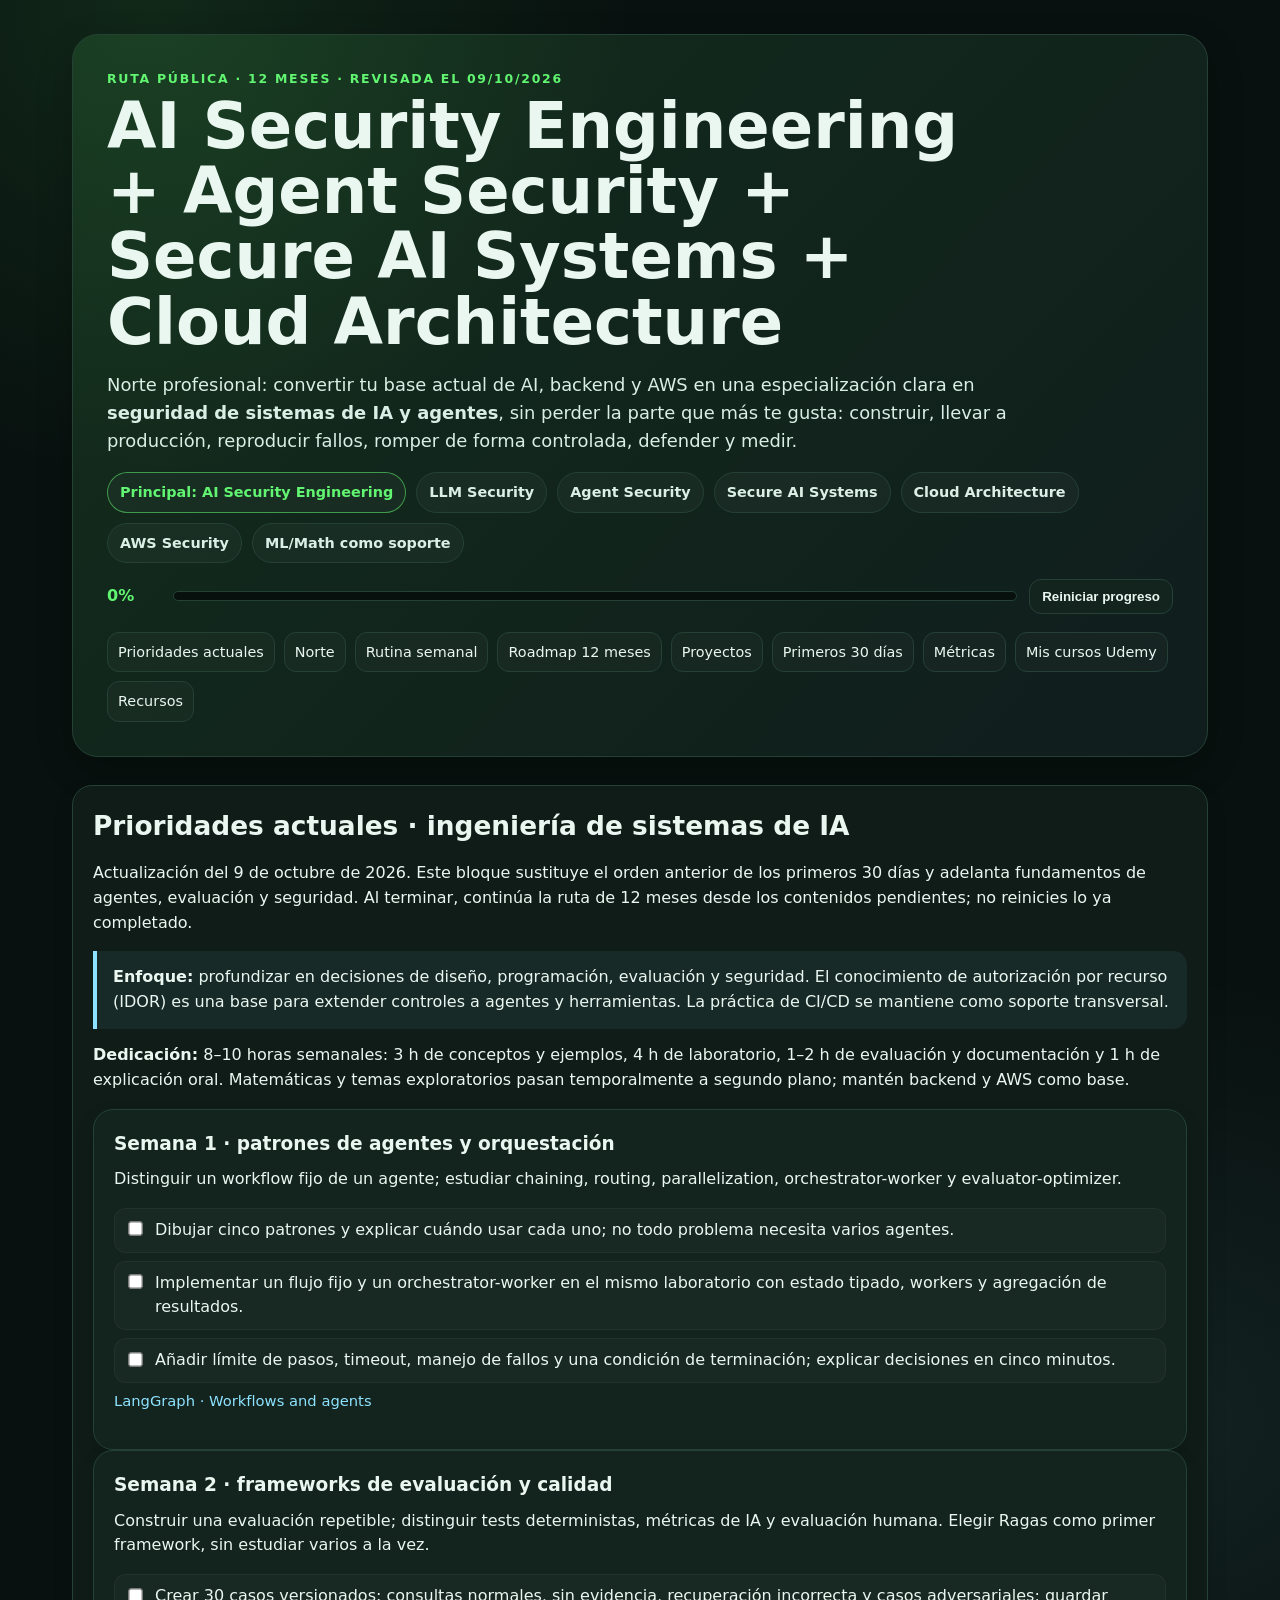
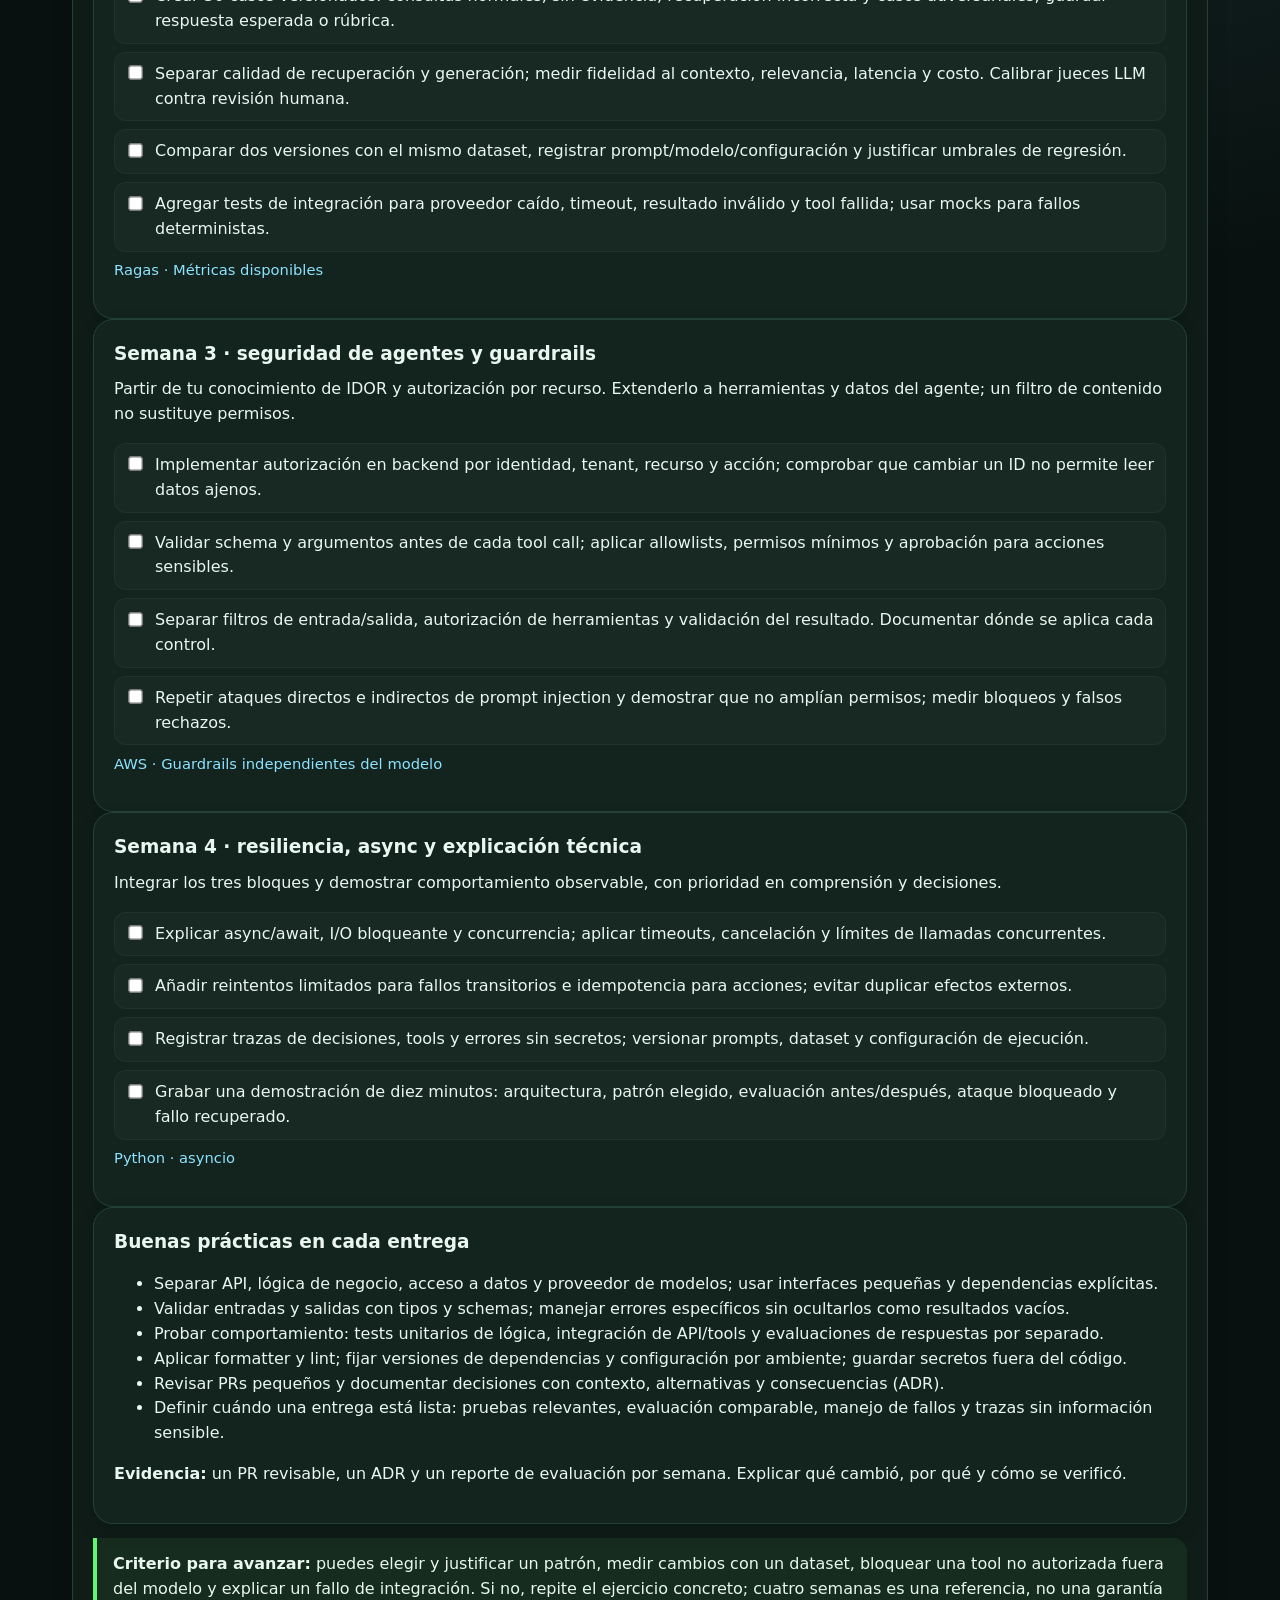
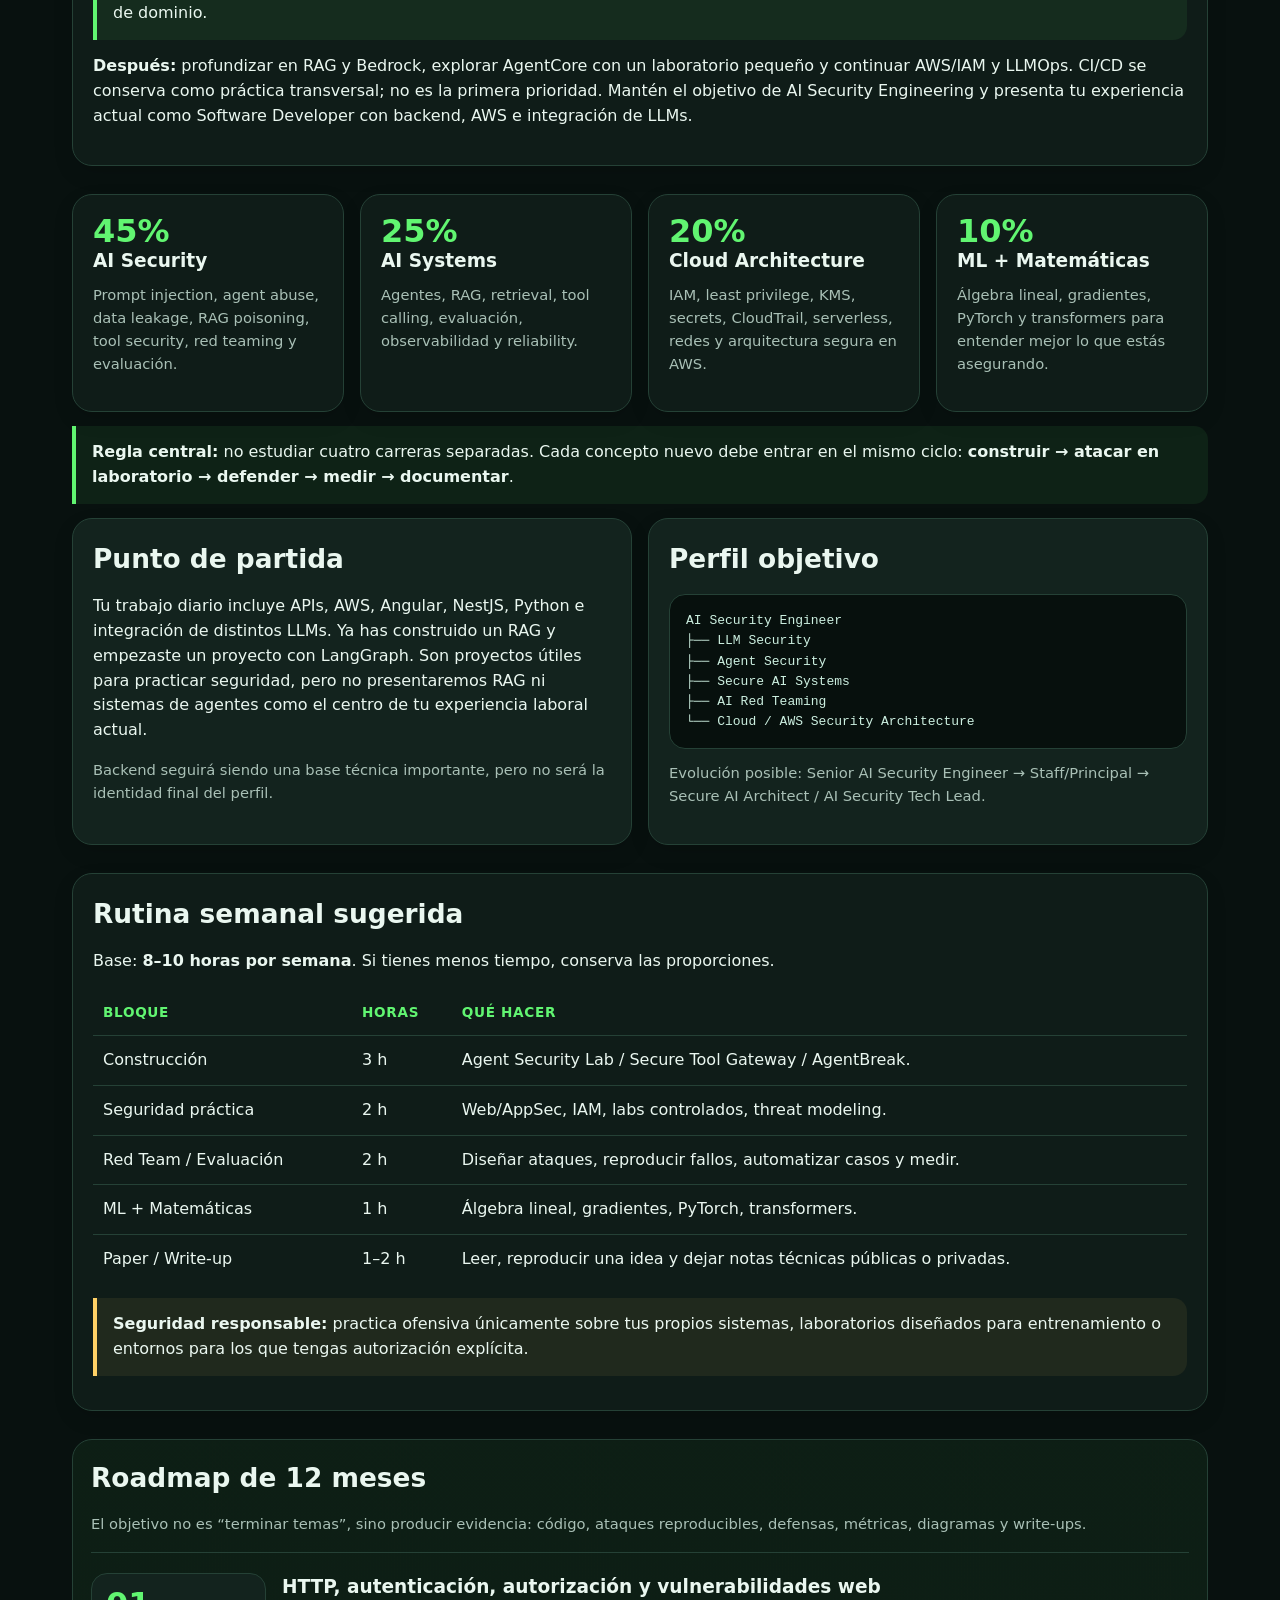
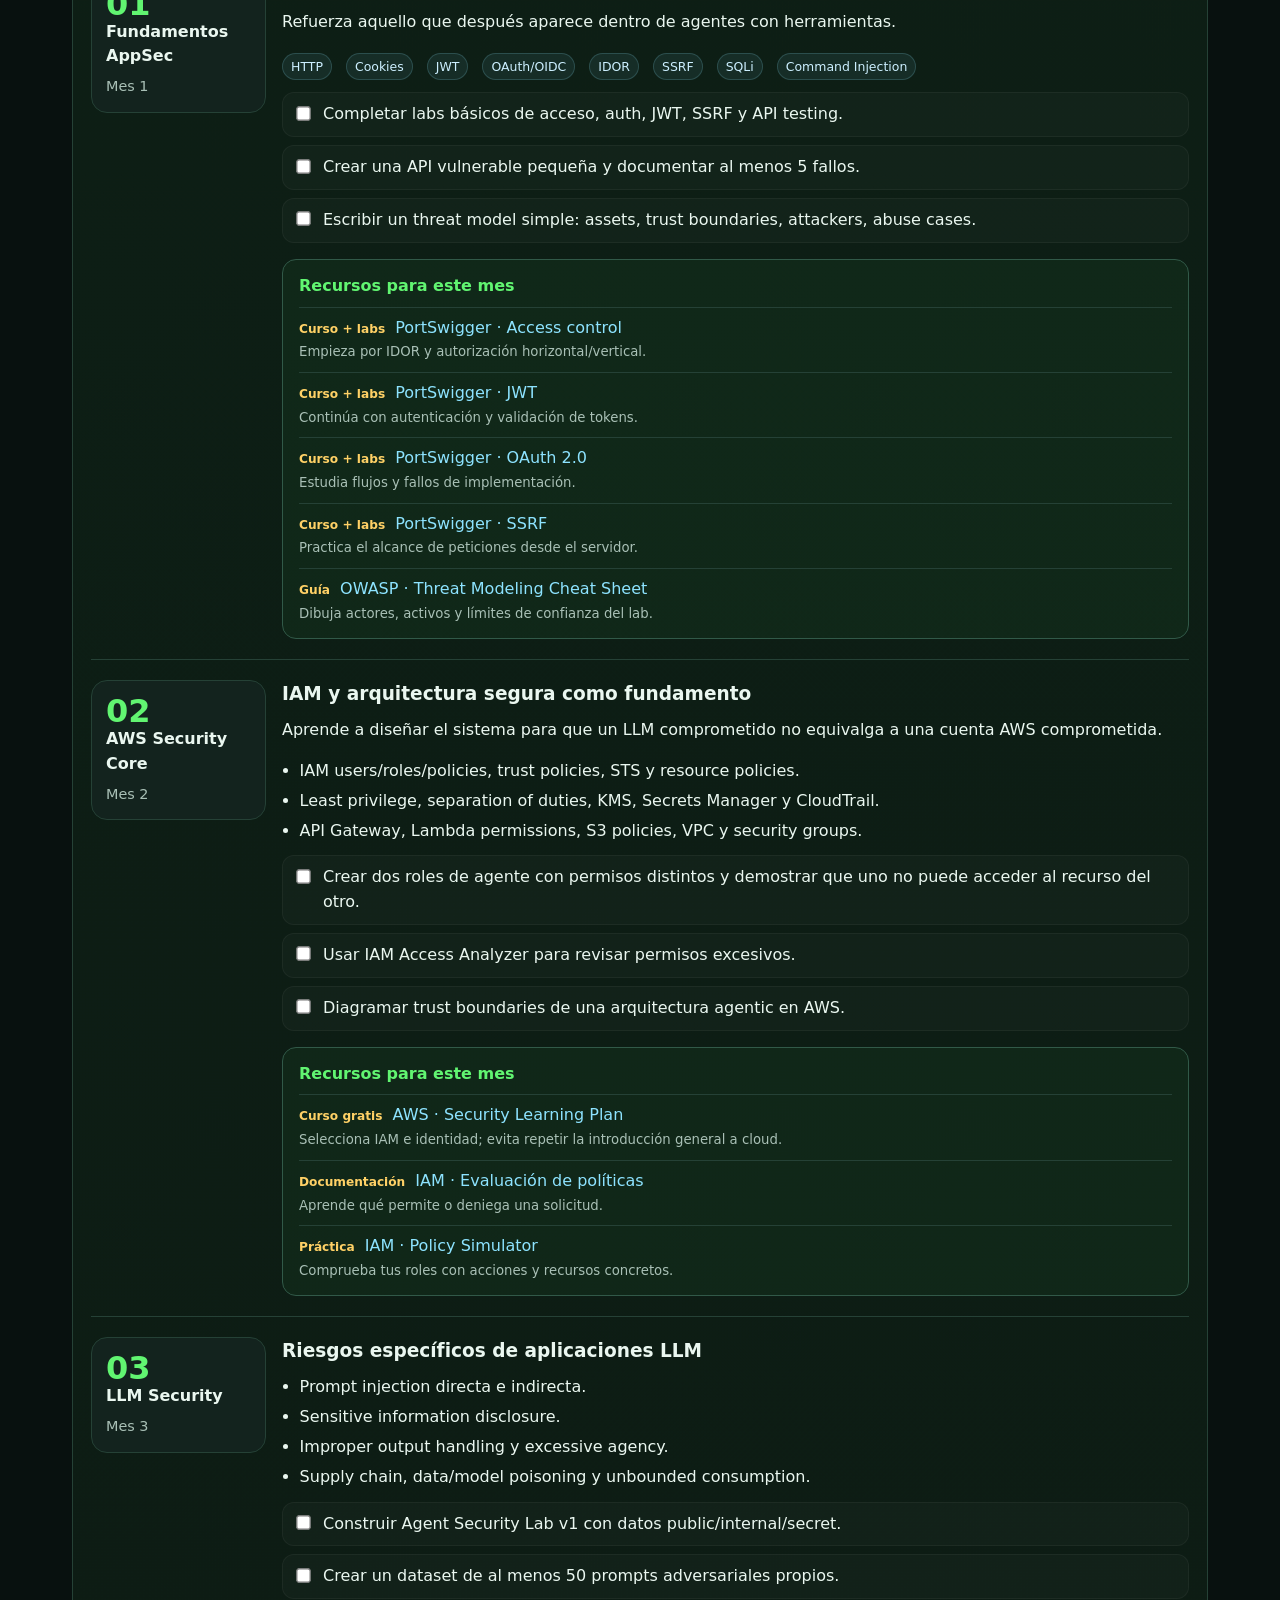
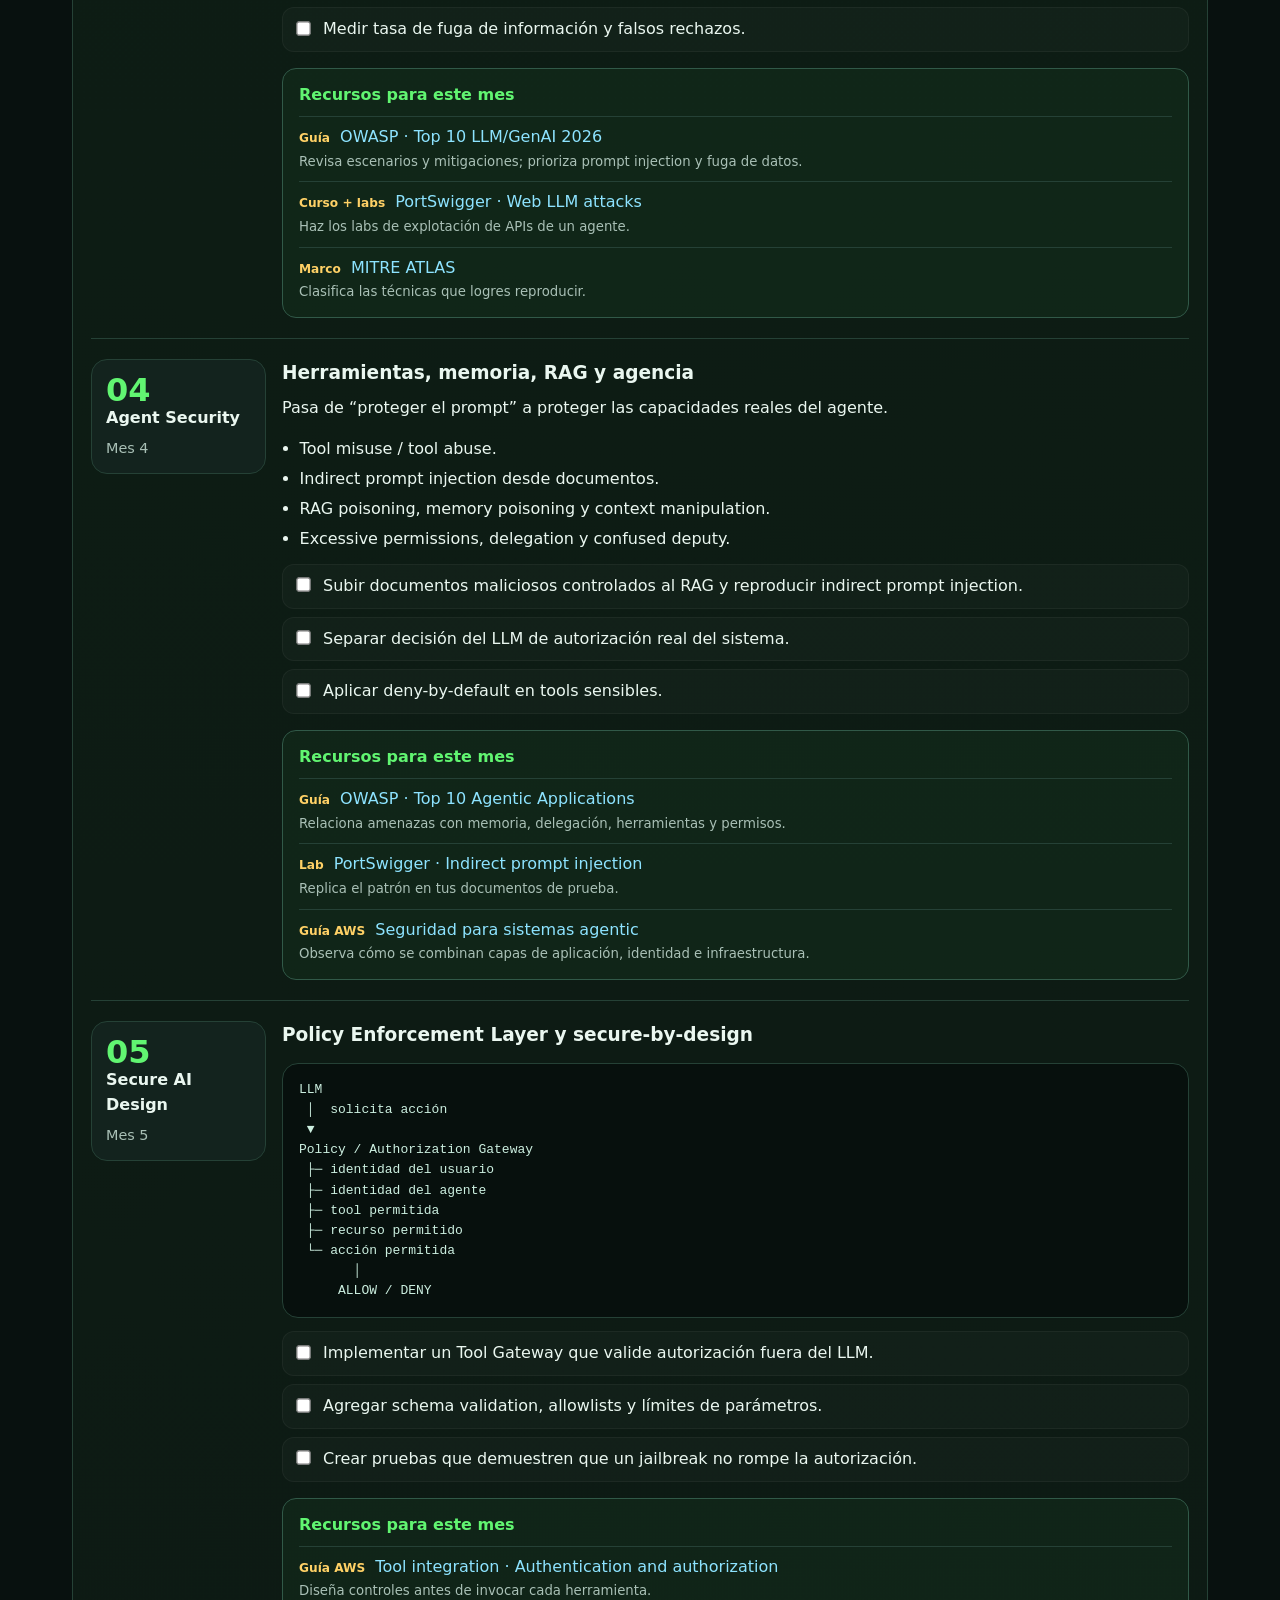
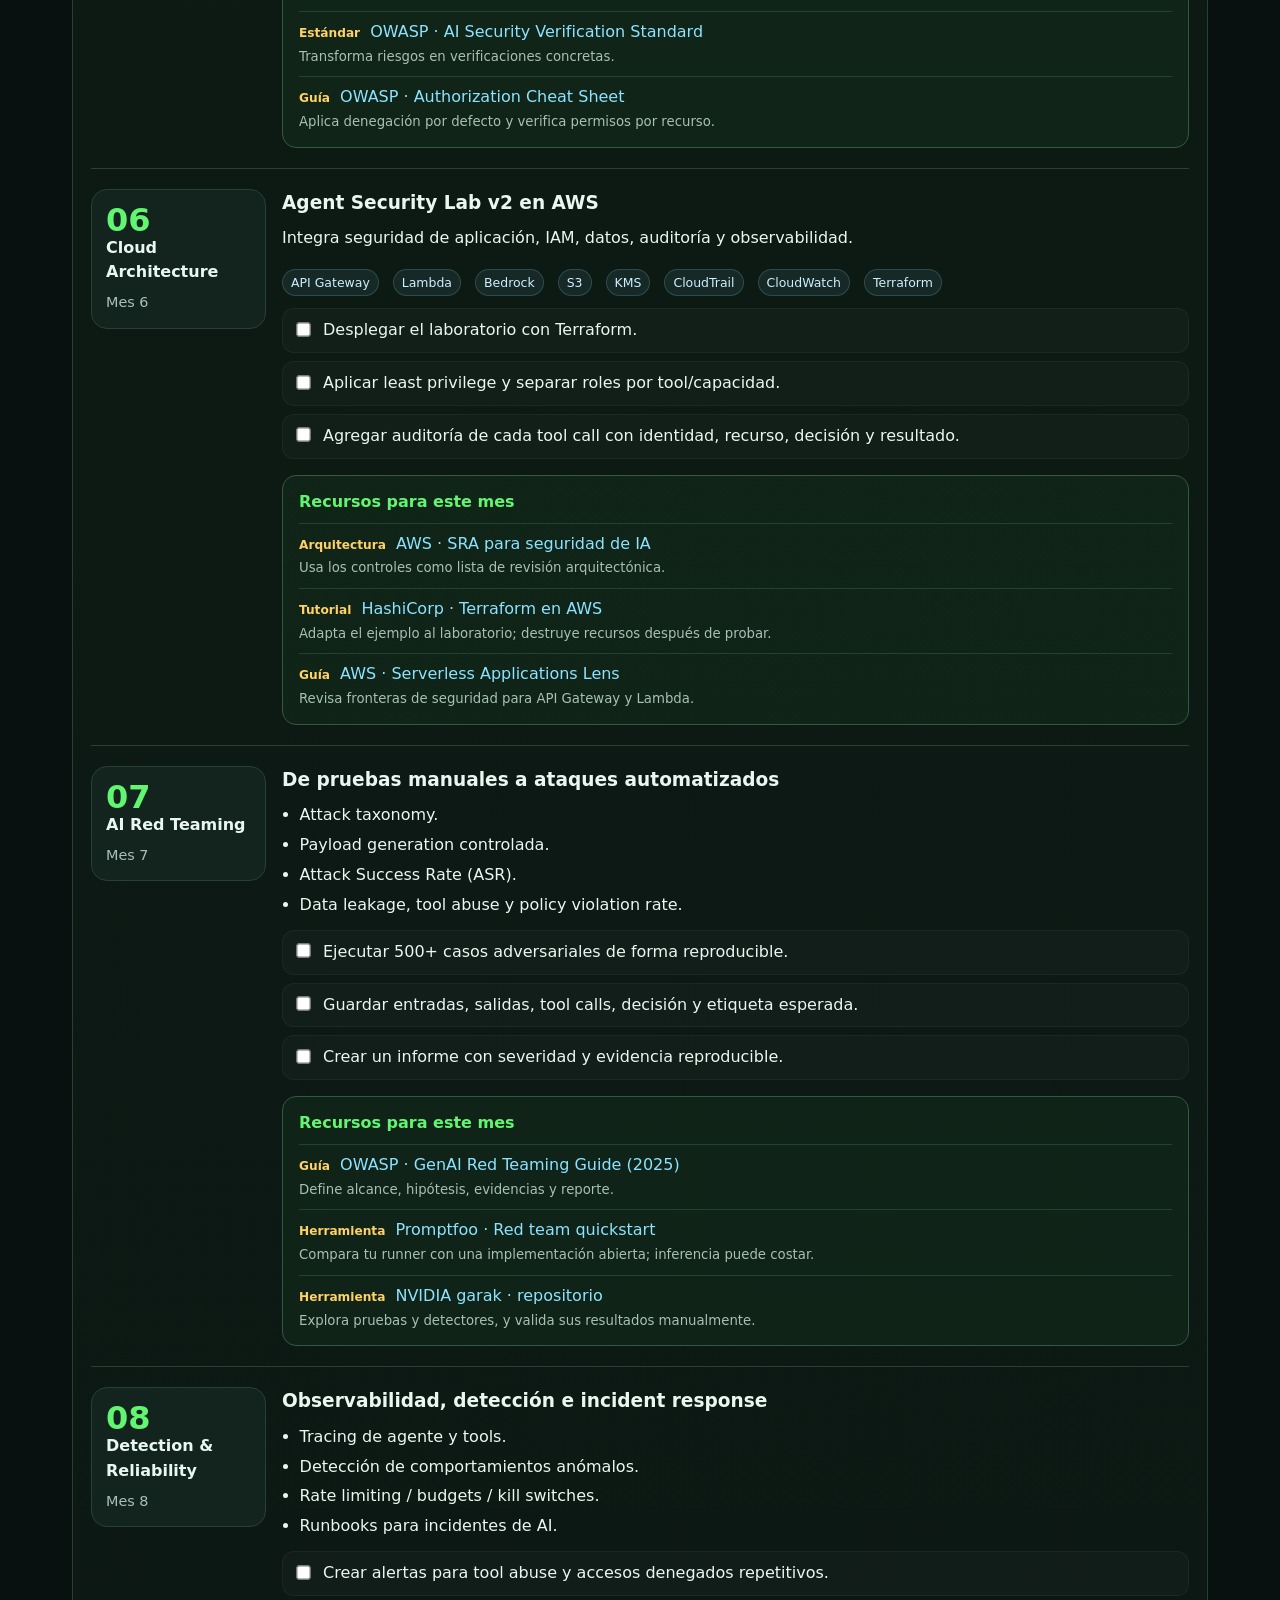
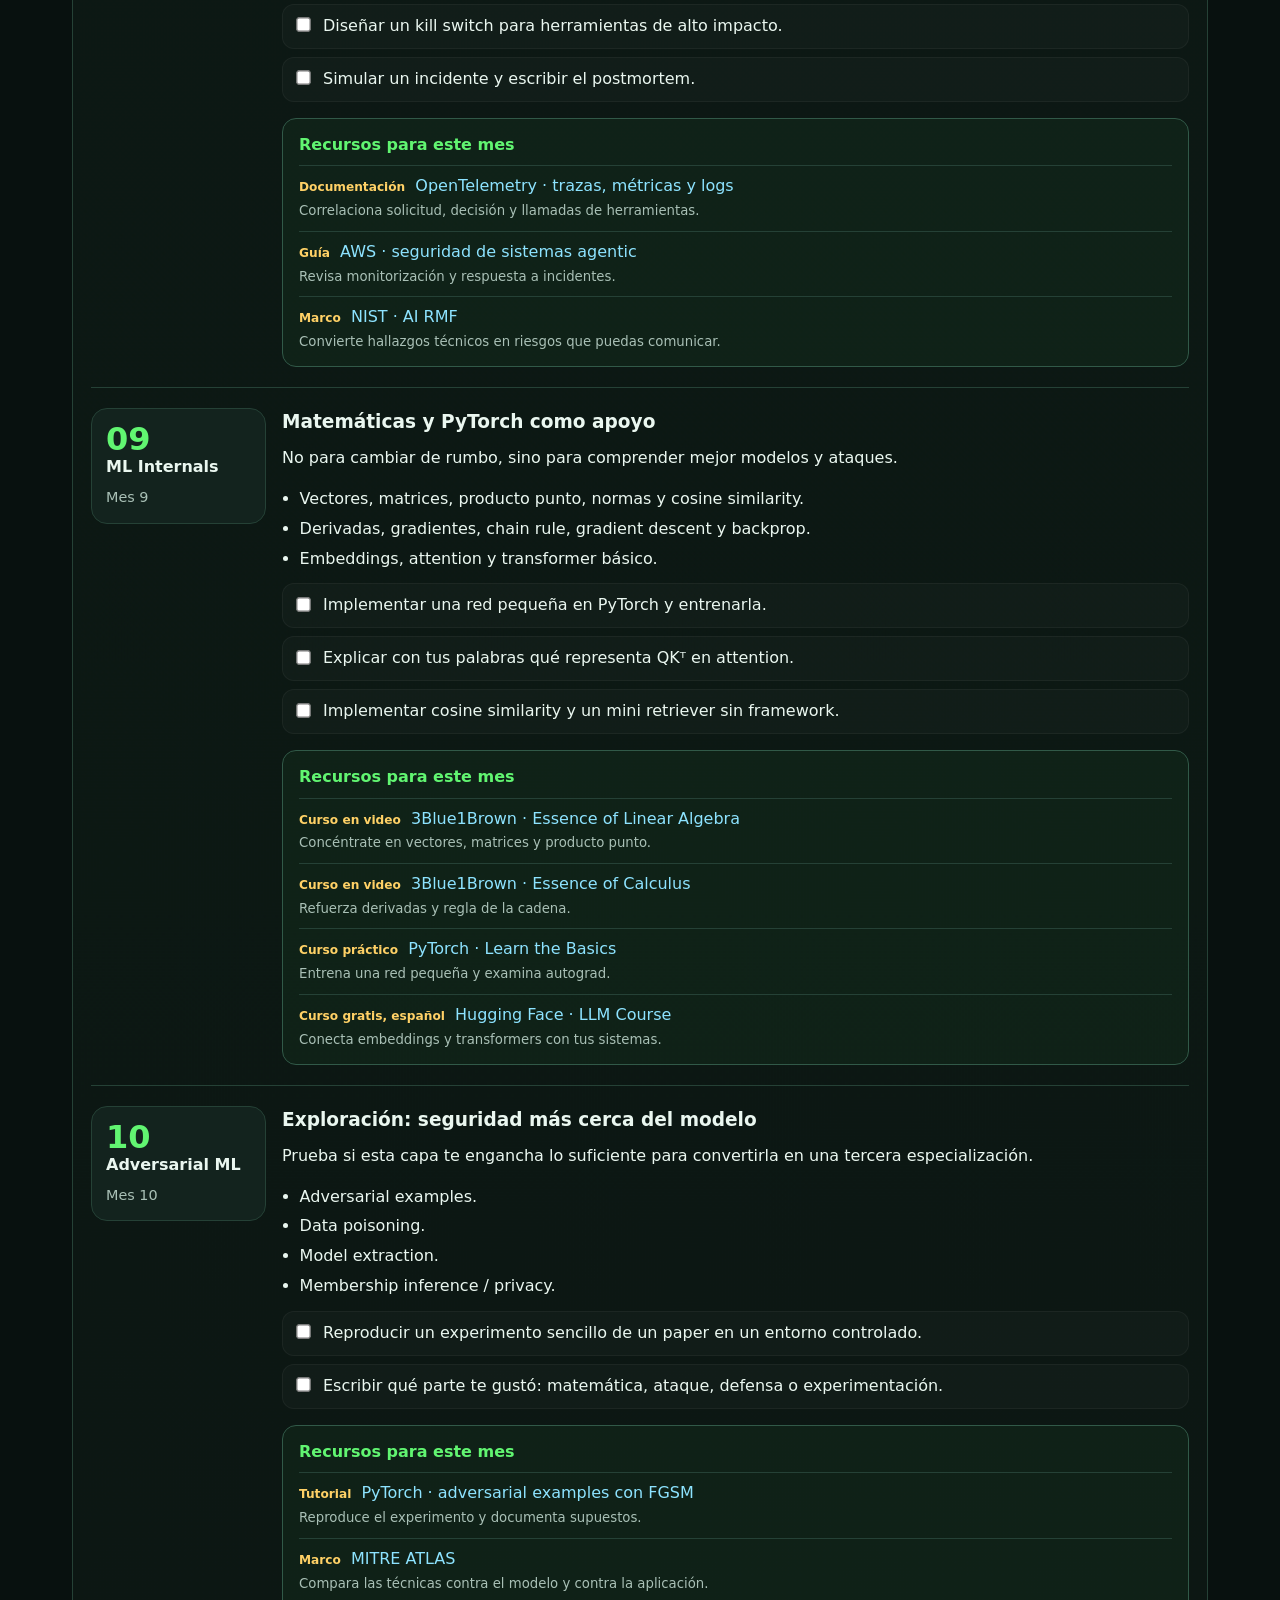
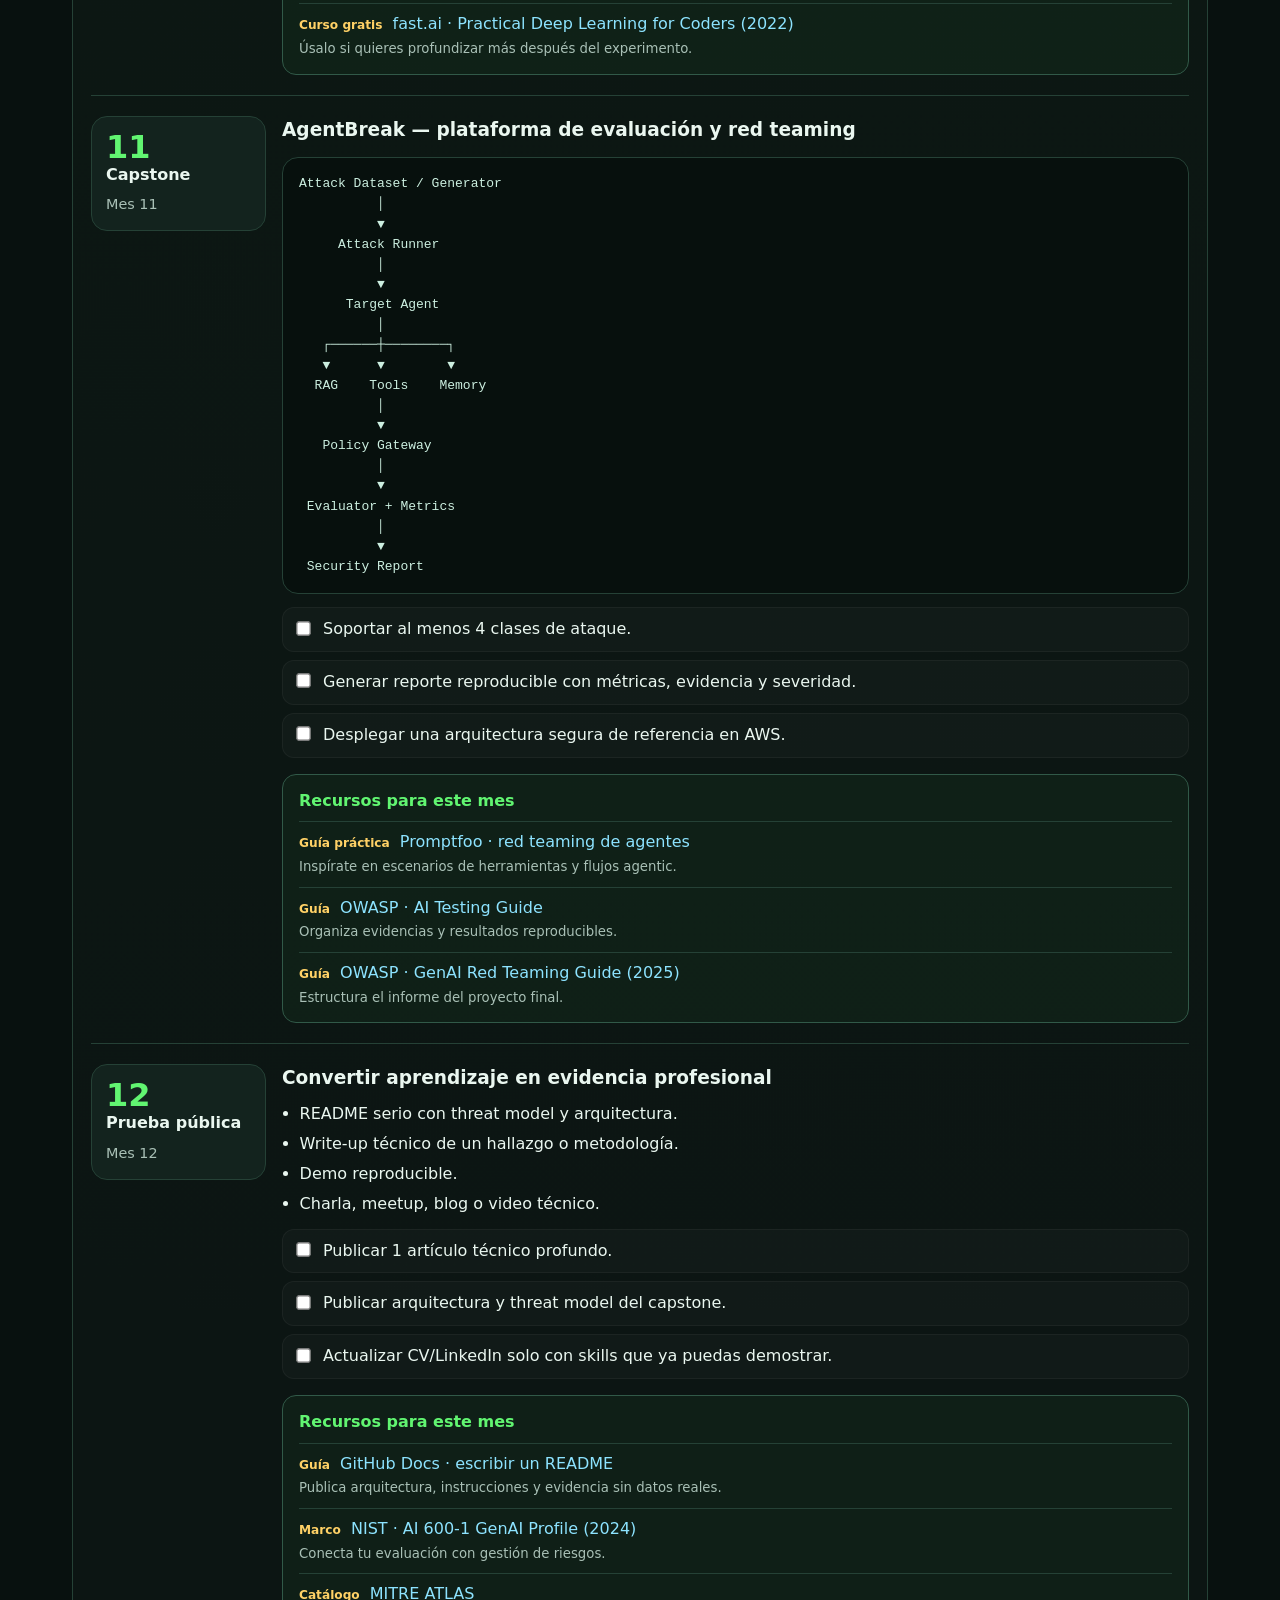
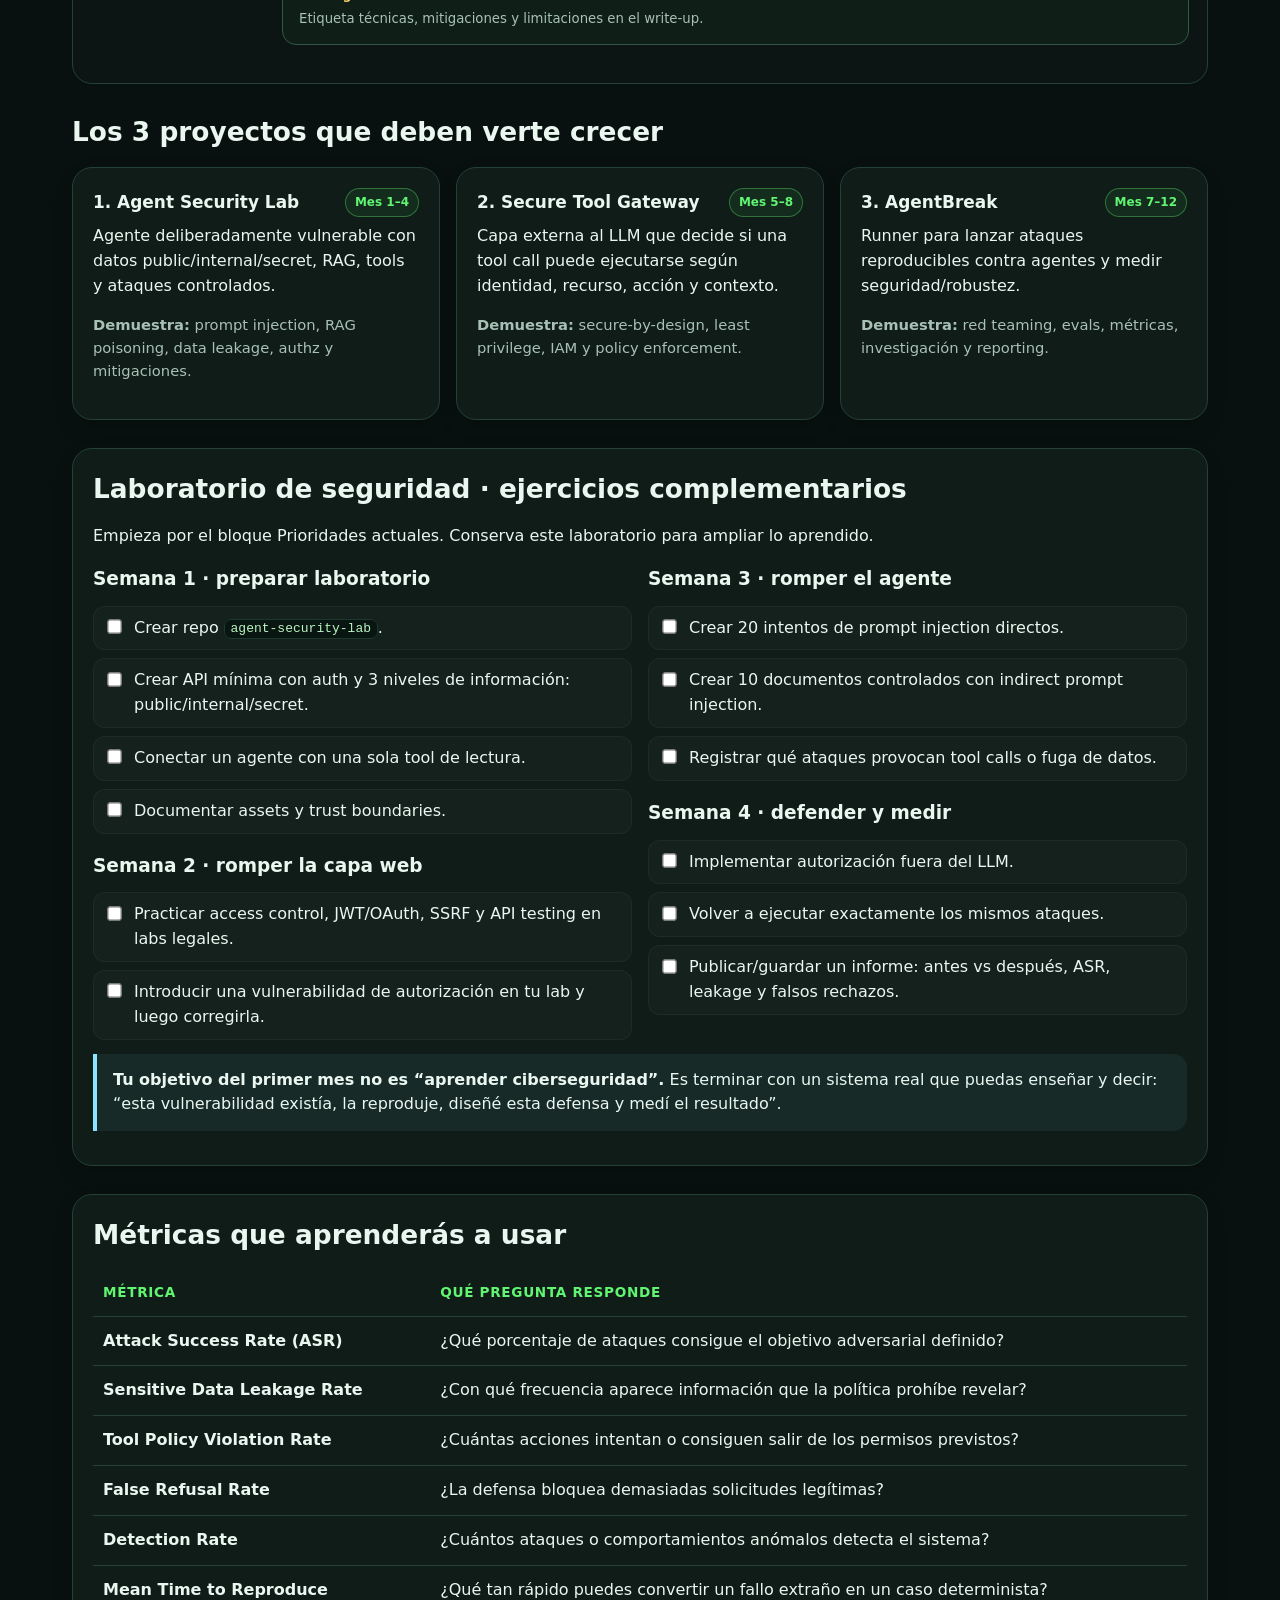
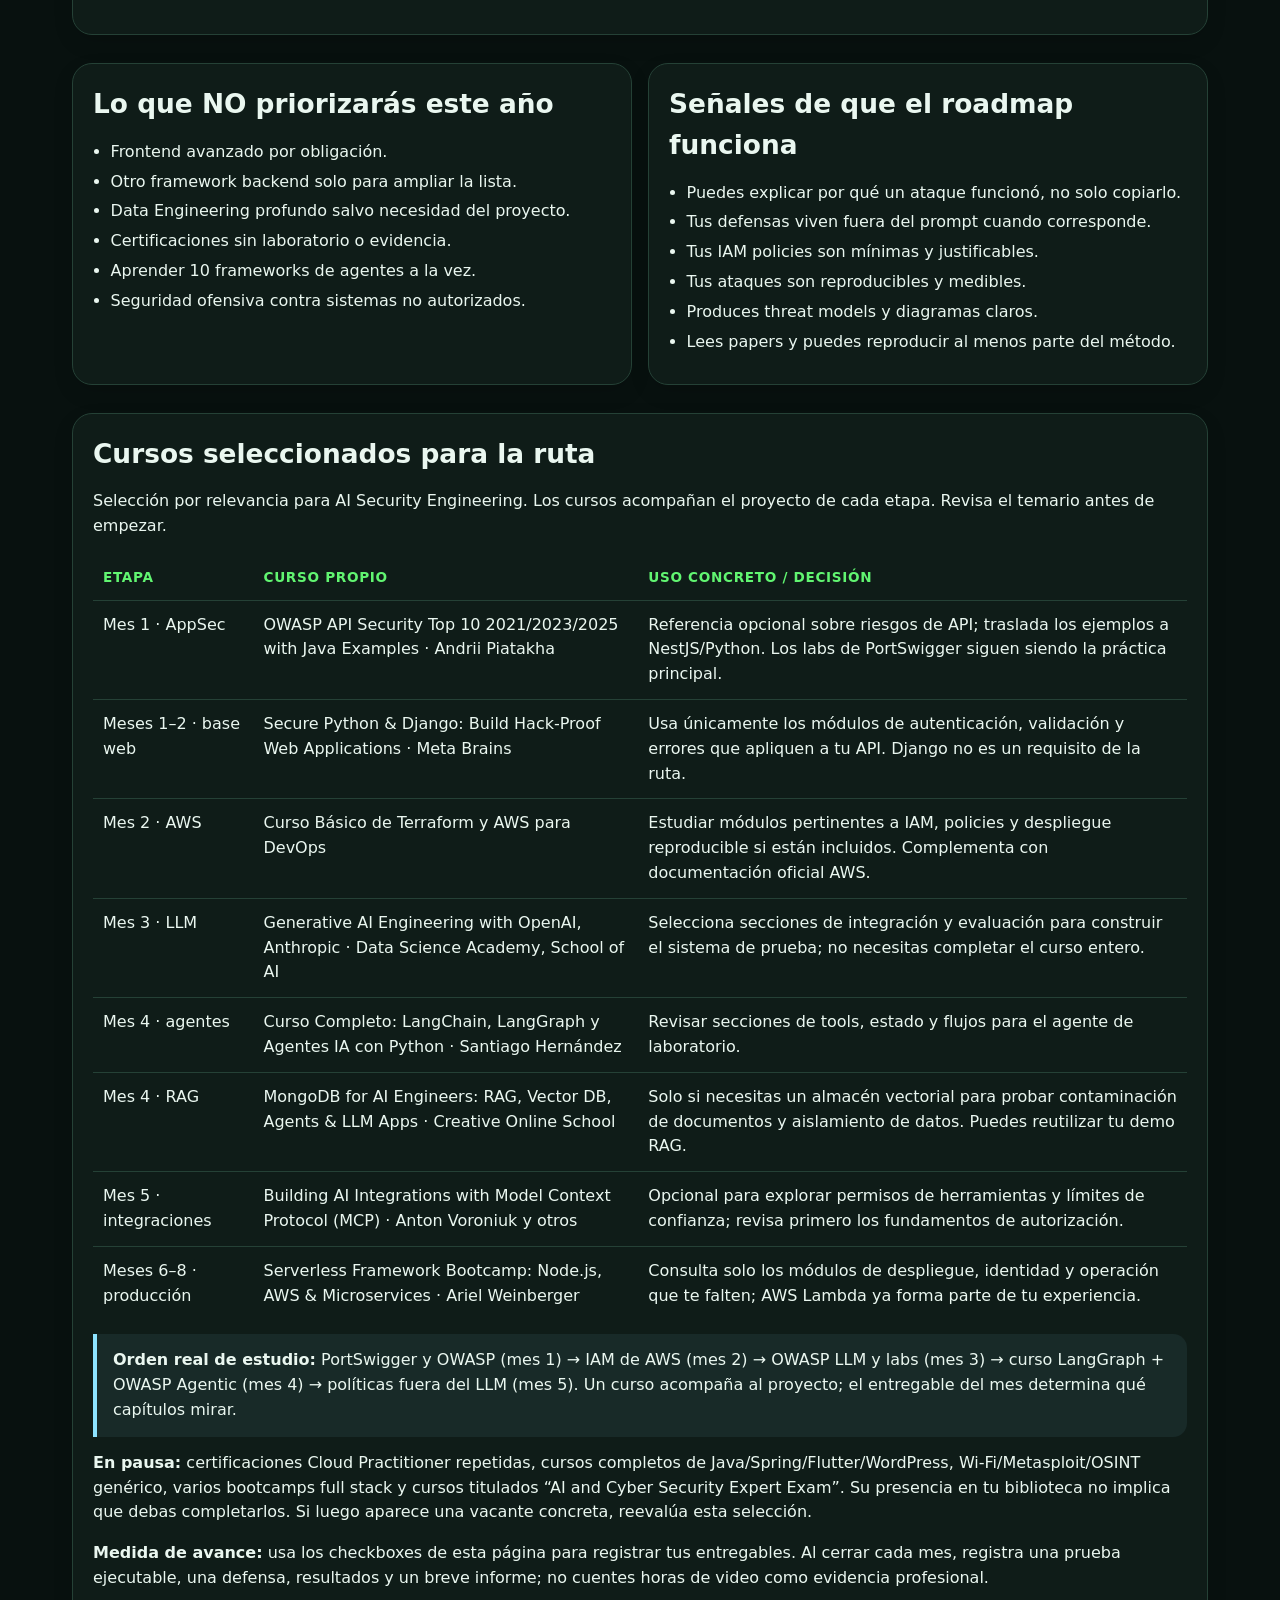
==== commit 23c146c7: "Prioritize agent design, evaluations and secure engineering practice" ====
--- a/guia-completa.html
+++ b/guia-completa.html
@@ -174,7 +174,7 @@
 <body>
 <div class="wrap">
 <header class="hero">
-<div class="eyebrow">Ruta pública · 12 meses · revisada el 25/09/2026</div>
+<div class="eyebrow">Ruta pública · 12 meses · revisada el 09/10/2026</div>
 <h1>AI Security Engineering + Agent Security + Secure AI Systems + Cloud Architecture</h1>
 <p class="lead">
       Norte profesional: convertir tu base actual de AI, backend y AWS en una especialización
@@ -196,7 +196,7 @@
 <button class="btn" onclick="resetProgress()">Reiniciar progreso</button>
 </div>
 <nav class="nav">
-<a href="#norte">Norte</a>
+<a href="#prioridades">Prioridades actuales</a><a href="#norte">Norte</a>
 <a href="#rutina">Rutina semanal</a>
 <a href="#roadmap">Roadmap 12 meses</a>
 <a href="#proyectos">Proyectos</a>
@@ -205,6 +205,32 @@
 <a href="#udemy">Mis cursos Udemy</a><a href="#recursos">Recursos</a>
 </nav>
 </header>
+<section id="prioridades"><div class="card"><h2>Prioridades actuales · ingeniería de sistemas de IA</h2><p>Actualización del 9 de octubre de 2026. Este bloque sustituye el orden anterior de los primeros 30 días y adelanta fundamentos de agentes, evaluación y seguridad. Al terminar, continúa la ruta de 12 meses desde los contenidos pendientes; no reinicies lo ya completado.</p><div class="callout info"><strong>Enfoque:</strong> profundizar en decisiones de diseño, programación, evaluación y seguridad. El conocimiento de autorización por recurso (IDOR) es una base para extender controles a agentes y herramientas. La práctica de CI/CD se mantiene como soporte transversal.</div><p><strong>Dedicación:</strong> 8–10 horas semanales: 3 h de conceptos y ejemplos, 4 h de laboratorio, 1–2 h de evaluación y documentación y 1 h de explicación oral. Matemáticas y temas exploratorios pasan temporalmente a segundo plano; mantén backend y AWS como base.</p>
+<div class="card soft"><h3>Semana 1 · patrones de agentes y orquestación</h3><p>Distinguir un workflow fijo de un agente; estudiar chaining, routing, parallelization, orchestrator-worker y evaluator-optimizer.</p><div class="checklist">
+<label class="check"><input data-id="acid-pat-1" type="checkbox"/><span>Dibujar cinco patrones y explicar cuándo usar cada uno; no todo problema necesita varios agentes.</span></label>
+<label class="check"><input data-id="acid-pat-2" type="checkbox"/><span>Implementar un flujo fijo y un orchestrator-worker en el mismo laboratorio con estado tipado, workers y agregación de resultados.</span></label>
+<label class="check"><input data-id="acid-pat-3" type="checkbox"/><span>Añadir límite de pasos, timeout, manejo de fallos y una condición de terminación; explicar decisiones en cinco minutos.</span></label>
+</div><p class="sub"><a href="https://github.com/langchain-ai/docs/blob/main/src/oss/langgraph/workflows-agents.mdx" target="_blank" rel="noopener noreferrer">LangGraph · Workflows and agents</a></p></div>
+<div class="card soft"><h3>Semana 2 · frameworks de evaluación y calidad</h3><p>Construir una evaluación repetible; distinguir tests deterministas, métricas de IA y evaluación humana. Elegir Ragas como primer framework, sin estudiar varios a la vez.</p><div class="checklist">
+<label class="check"><input data-id="acid-eval-1" type="checkbox"/><span>Crear 30 casos versionados: consultas normales, sin evidencia, recuperación incorrecta y casos adversariales; guardar respuesta esperada o rúbrica.</span></label>
+<label class="check"><input data-id="acid-eval-2" type="checkbox"/><span>Separar calidad de recuperación y generación; medir fidelidad al contexto, relevancia, latencia y costo. Calibrar jueces LLM contra revisión humana.</span></label>
+<label class="check"><input data-id="acid-eval-3" type="checkbox"/><span>Comparar dos versiones con el mismo dataset, registrar prompt/modelo/configuración y justificar umbrales de regresión.</span></label>
+<label class="check"><input data-id="acid-eval-4" type="checkbox"/><span>Agregar tests de integración para proveedor caído, timeout, resultado inválido y tool fallida; usar mocks para fallos deterministas.</span></label>
+</div><p class="sub"><a href="https://docs.ragas.io/en/latest/concepts/metrics/available_metrics/" target="_blank" rel="noopener noreferrer">Ragas · Métricas disponibles</a></p></div>
+<div class="card soft"><h3>Semana 3 · seguridad de agentes y guardrails</h3><p>Partir de tu conocimiento de IDOR y autorización por recurso. Extenderlo a herramientas y datos del agente; un filtro de contenido no sustituye permisos.</p><div class="checklist">
+<label class="check"><input data-id="acid-seg-1" type="checkbox"/><span>Implementar autorización en backend por identidad, tenant, recurso y acción; comprobar que cambiar un ID no permite leer datos ajenos.</span></label>
+<label class="check"><input data-id="acid-seg-2" type="checkbox"/><span>Validar schema y argumentos antes de cada tool call; aplicar allowlists, permisos mínimos y aprobación para acciones sensibles.</span></label>
+<label class="check"><input data-id="acid-seg-3" type="checkbox"/><span>Separar filtros de entrada/salida, autorización de herramientas y validación del resultado. Documentar dónde se aplica cada control.</span></label>
+<label class="check"><input data-id="acid-seg-4" type="checkbox"/><span>Repetir ataques directos e indirectos de prompt injection y demostrar que no amplían permisos; medir bloqueos y falsos rechazos.</span></label>
+</div><p class="sub"><a href="https://aws.amazon.com/blogs/machine-learning/implement-model-independent-safety-measures-with-amazon-bedrock-guardrails/" target="_blank" rel="noopener noreferrer">AWS · Guardrails independientes del modelo</a></p></div>
+<div class="card soft"><h3>Semana 4 · resiliencia, async y explicación técnica</h3><p>Integrar los tres bloques y demostrar comportamiento observable, con prioridad en comprensión y decisiones.</p><div class="checklist">
+<label class="check"><input data-id="acid-ops-1" type="checkbox"/><span>Explicar async/await, I/O bloqueante y concurrencia; aplicar timeouts, cancelación y límites de llamadas concurrentes.</span></label>
+<label class="check"><input data-id="acid-ops-2" type="checkbox"/><span>Añadir reintentos limitados para fallos transitorios e idempotencia para acciones; evitar duplicar efectos externos.</span></label>
+<label class="check"><input data-id="acid-ops-3" type="checkbox"/><span>Registrar trazas de decisiones, tools y errores sin secretos; versionar prompts, dataset y configuración de ejecución.</span></label>
+<label class="check"><input data-id="acid-ops-4" type="checkbox"/><span>Grabar una demostración de diez minutos: arquitectura, patrón elegido, evaluación antes/después, ataque bloqueado y fallo recuperado.</span></label>
+</div><p class="sub"><a href="https://docs.python.org/3/library/asyncio.html" target="_blank" rel="noopener noreferrer">Python · asyncio</a></p></div>
+<div class="card soft"><h3>Buenas prácticas en cada entrega</h3><ul><li>Separar API, lógica de negocio, acceso a datos y proveedor de modelos; usar interfaces pequeñas y dependencias explícitas.</li><li>Validar entradas y salidas con tipos y schemas; manejar errores específicos sin ocultarlos como resultados vacíos.</li><li>Probar comportamiento: tests unitarios de lógica, integración de API/tools y evaluaciones de respuestas por separado.</li><li>Aplicar formatter y lint; fijar versiones de dependencias y configuración por ambiente; guardar secretos fuera del código.</li><li>Revisar PRs pequeños y documentar decisiones con contexto, alternativas y consecuencias (ADR).</li><li>Definir cuándo una entrega está lista: pruebas relevantes, evaluación comparable, manejo de fallos y trazas sin información sensible.</li></ul><p><strong>Evidencia:</strong> un PR revisable, un ADR y un reporte de evaluación por semana. Explicar qué cambió, por qué y cómo se verificó.</p></div><div class="callout"><strong>Criterio para avanzar:</strong> puedes elegir y justificar un patrón, medir cambios con un dataset, bloquear una tool no autorizada fuera del modelo y explicar un fallo de integración. Si no, repite el ejercicio concreto; cuatro semanas es una referencia, no una garantía de dominio.</div><p><strong>Después:</strong> profundizar en RAG y Bedrock, explorar AgentCore con un laboratorio pequeño y continuar AWS/IAM y LLMOps. CI/CD se conserva como práctica transversal; no es la primera prioridad. Mantén el objetivo de AI Security Engineering y presenta tu experiencia actual como Software Developer con backend, AWS e integración de LLMs.</p></div></section>
+
 <section id="norte">
 <div class="grid g4">
 <div class="card">
@@ -635,7 +661,7 @@
 </section>
 <section id="30dias">
 <div class="card">
-<h2>Primeros 30 días — empieza por aquí</h2>
+<h2>Laboratorio de seguridad · ejercicios complementarios</h2><p>Empieza por el bloque Prioridades actuales. Conserva este laboratorio para ampliar lo aprendido.</p>
 <div class="grid g2">
 <div>
 <h3>Semana 1 · preparar laboratorio</h3>
@@ -838,4 +864,4 @@
 })();
 </script>
 </body>
-</html>+</html>
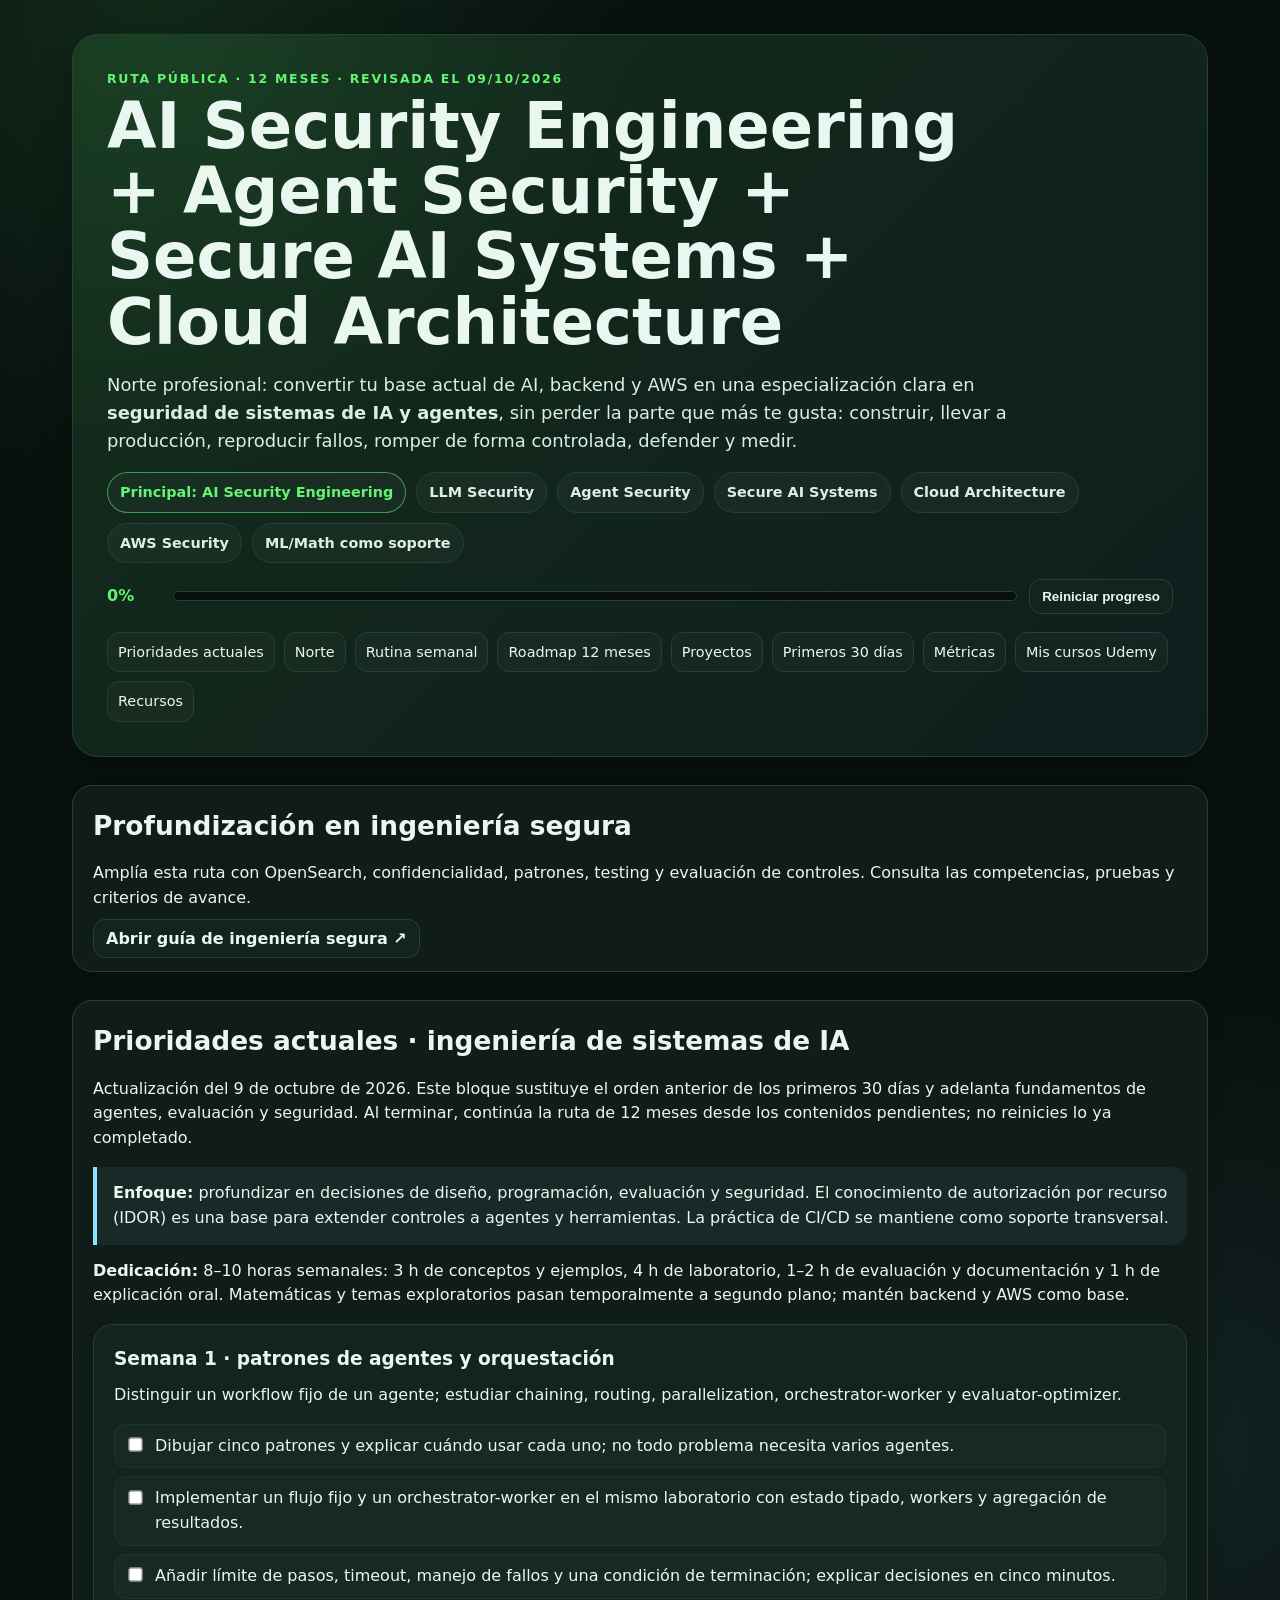
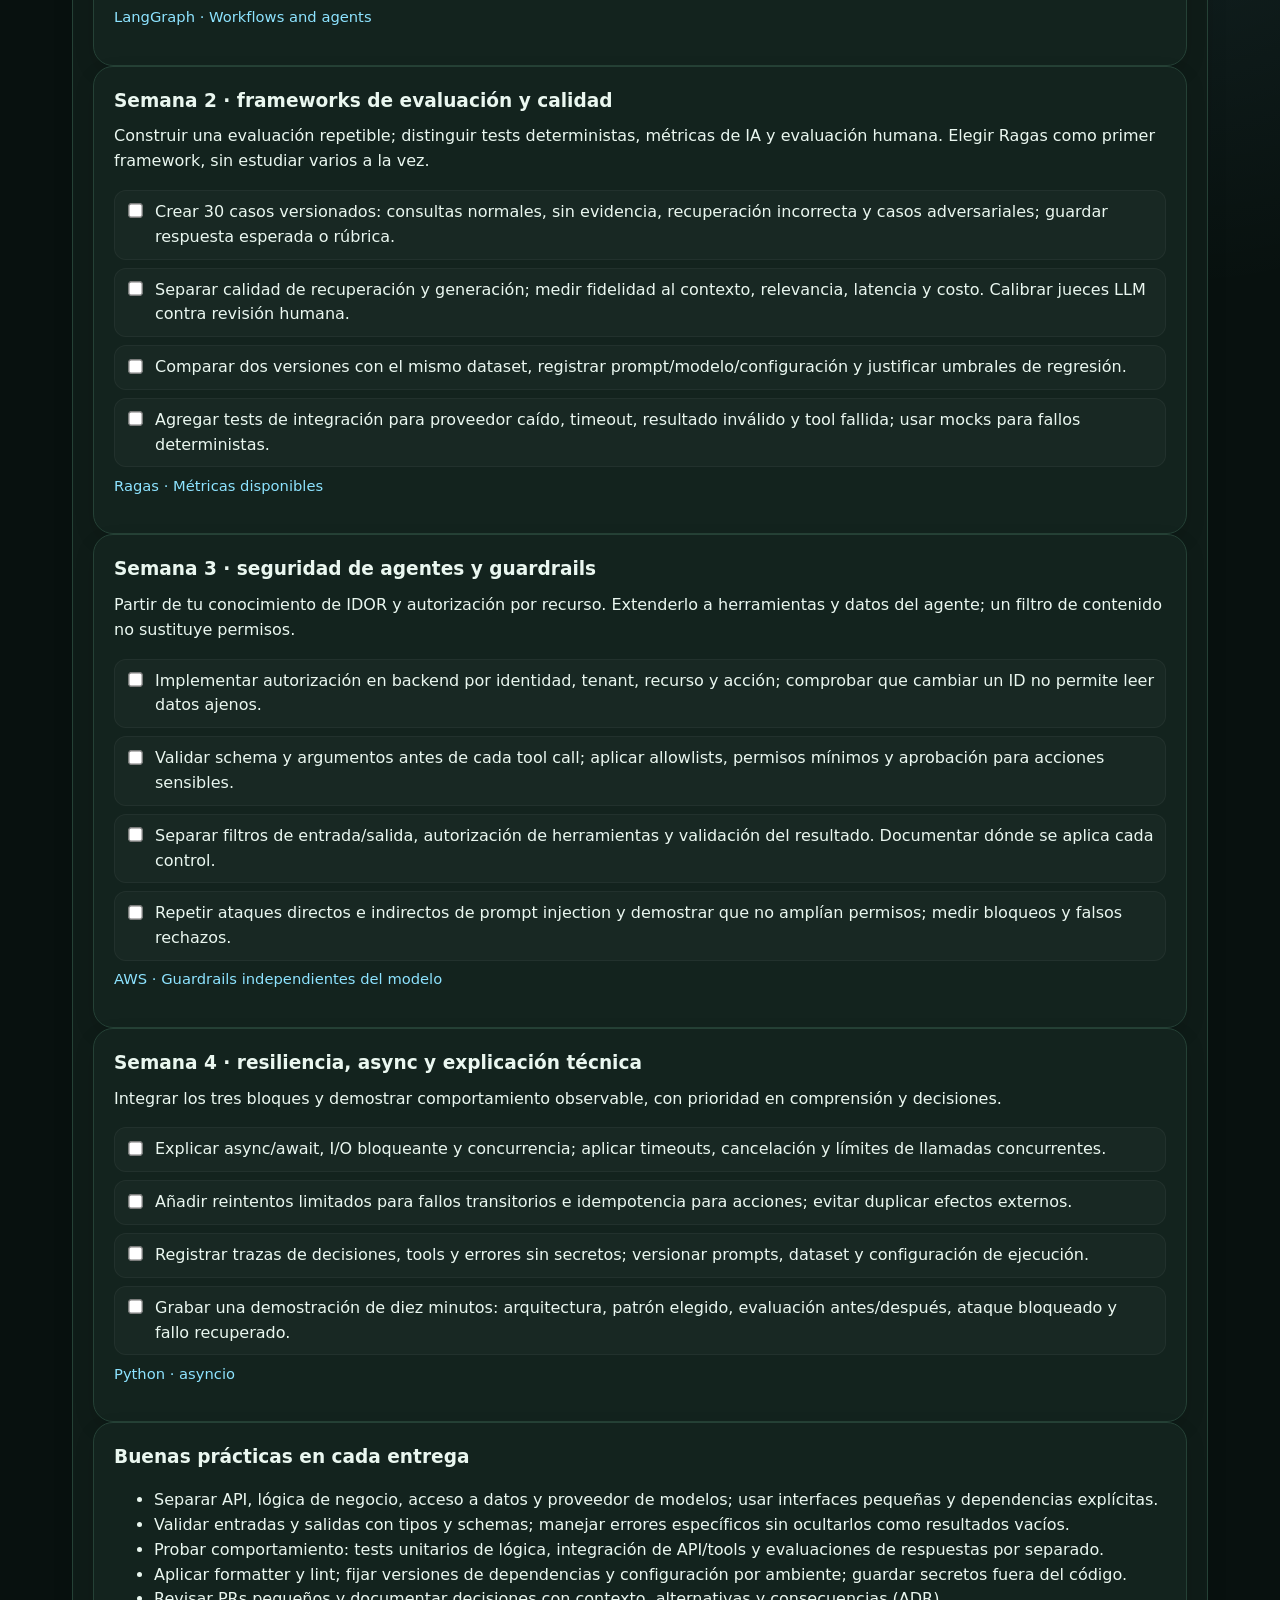
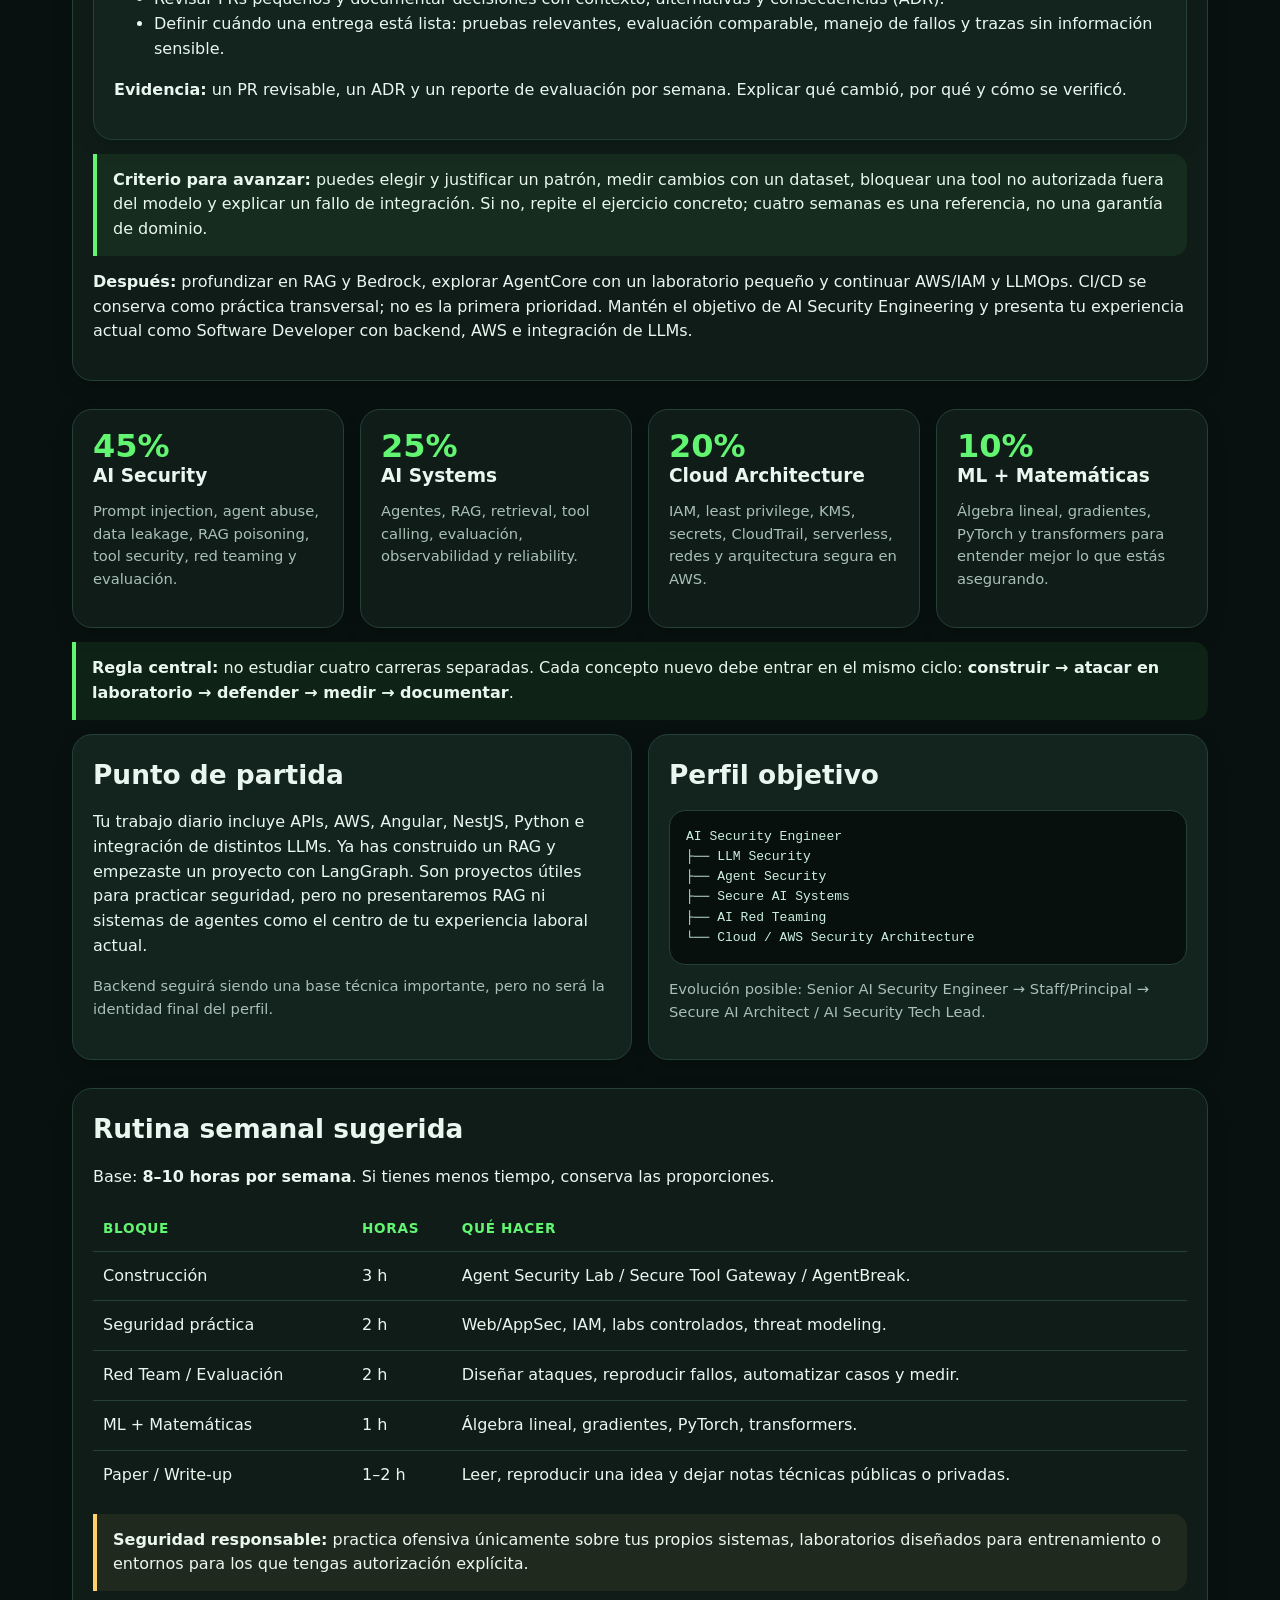
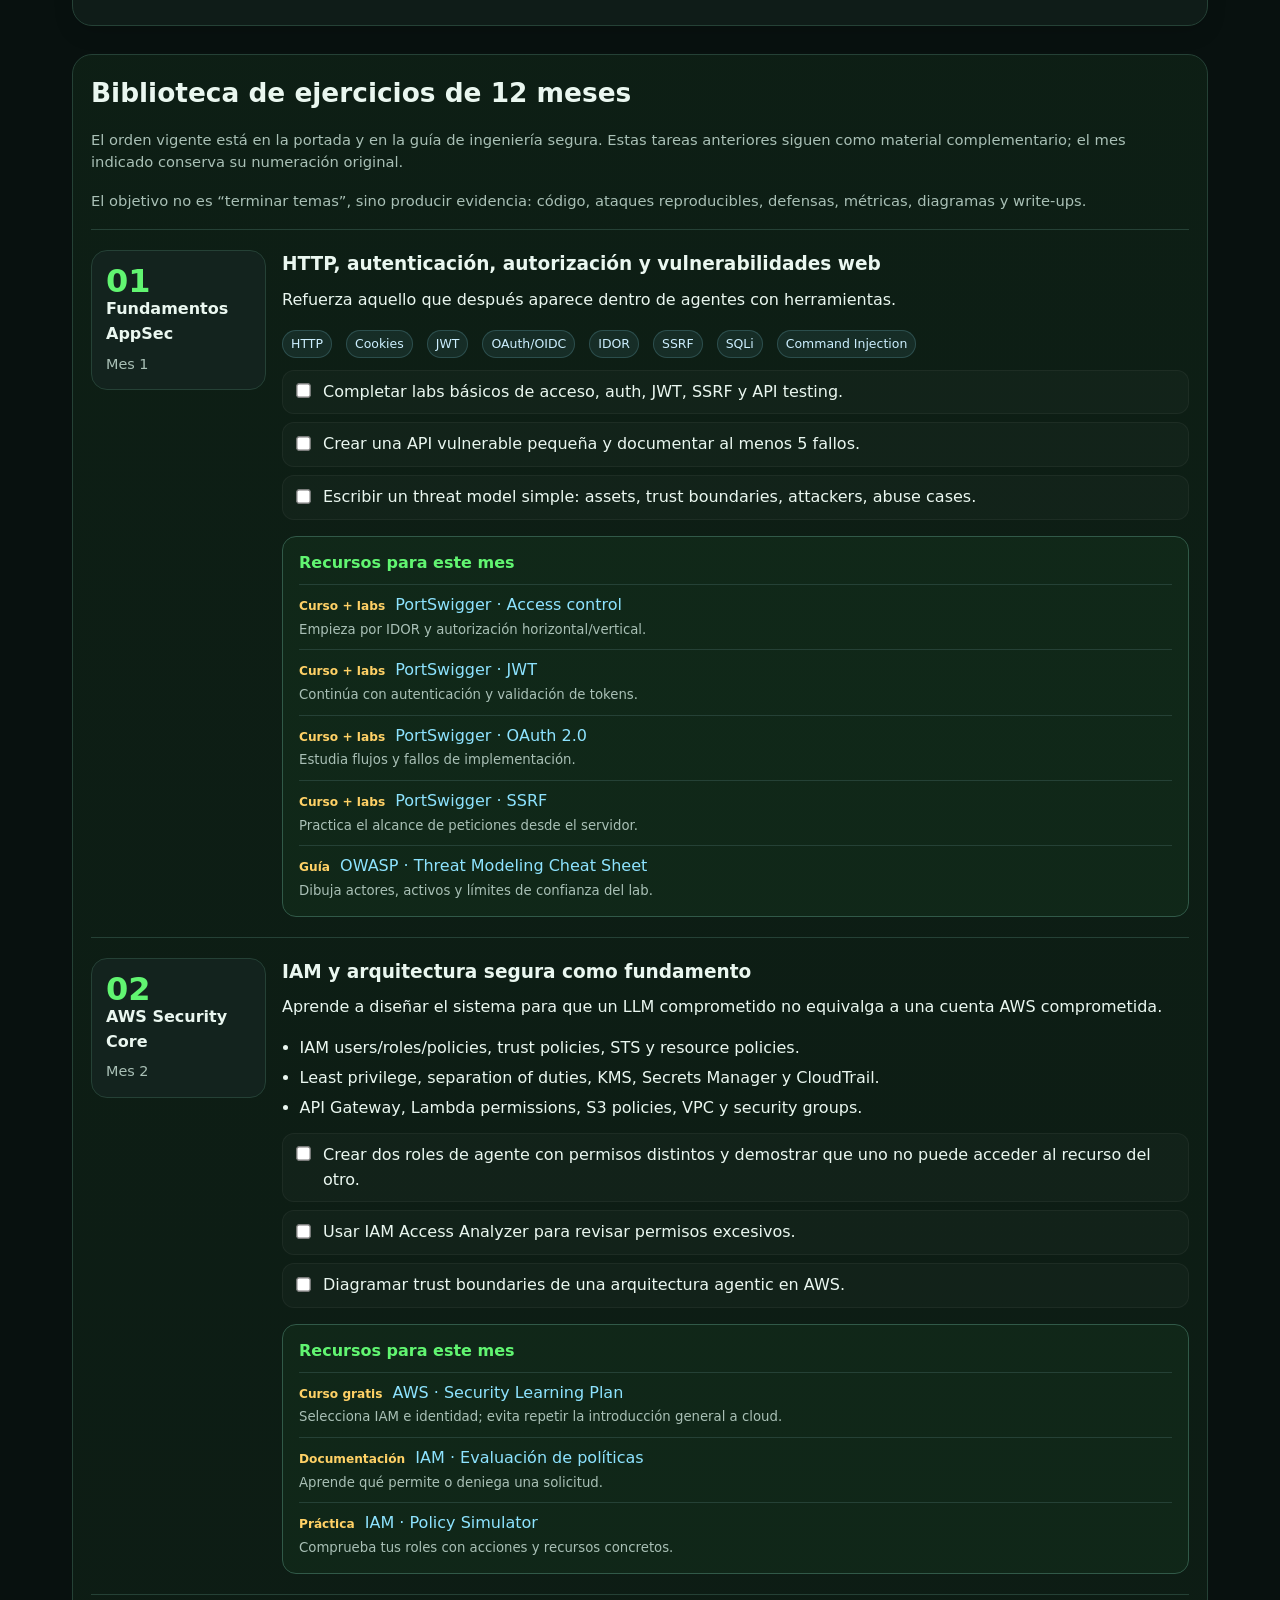
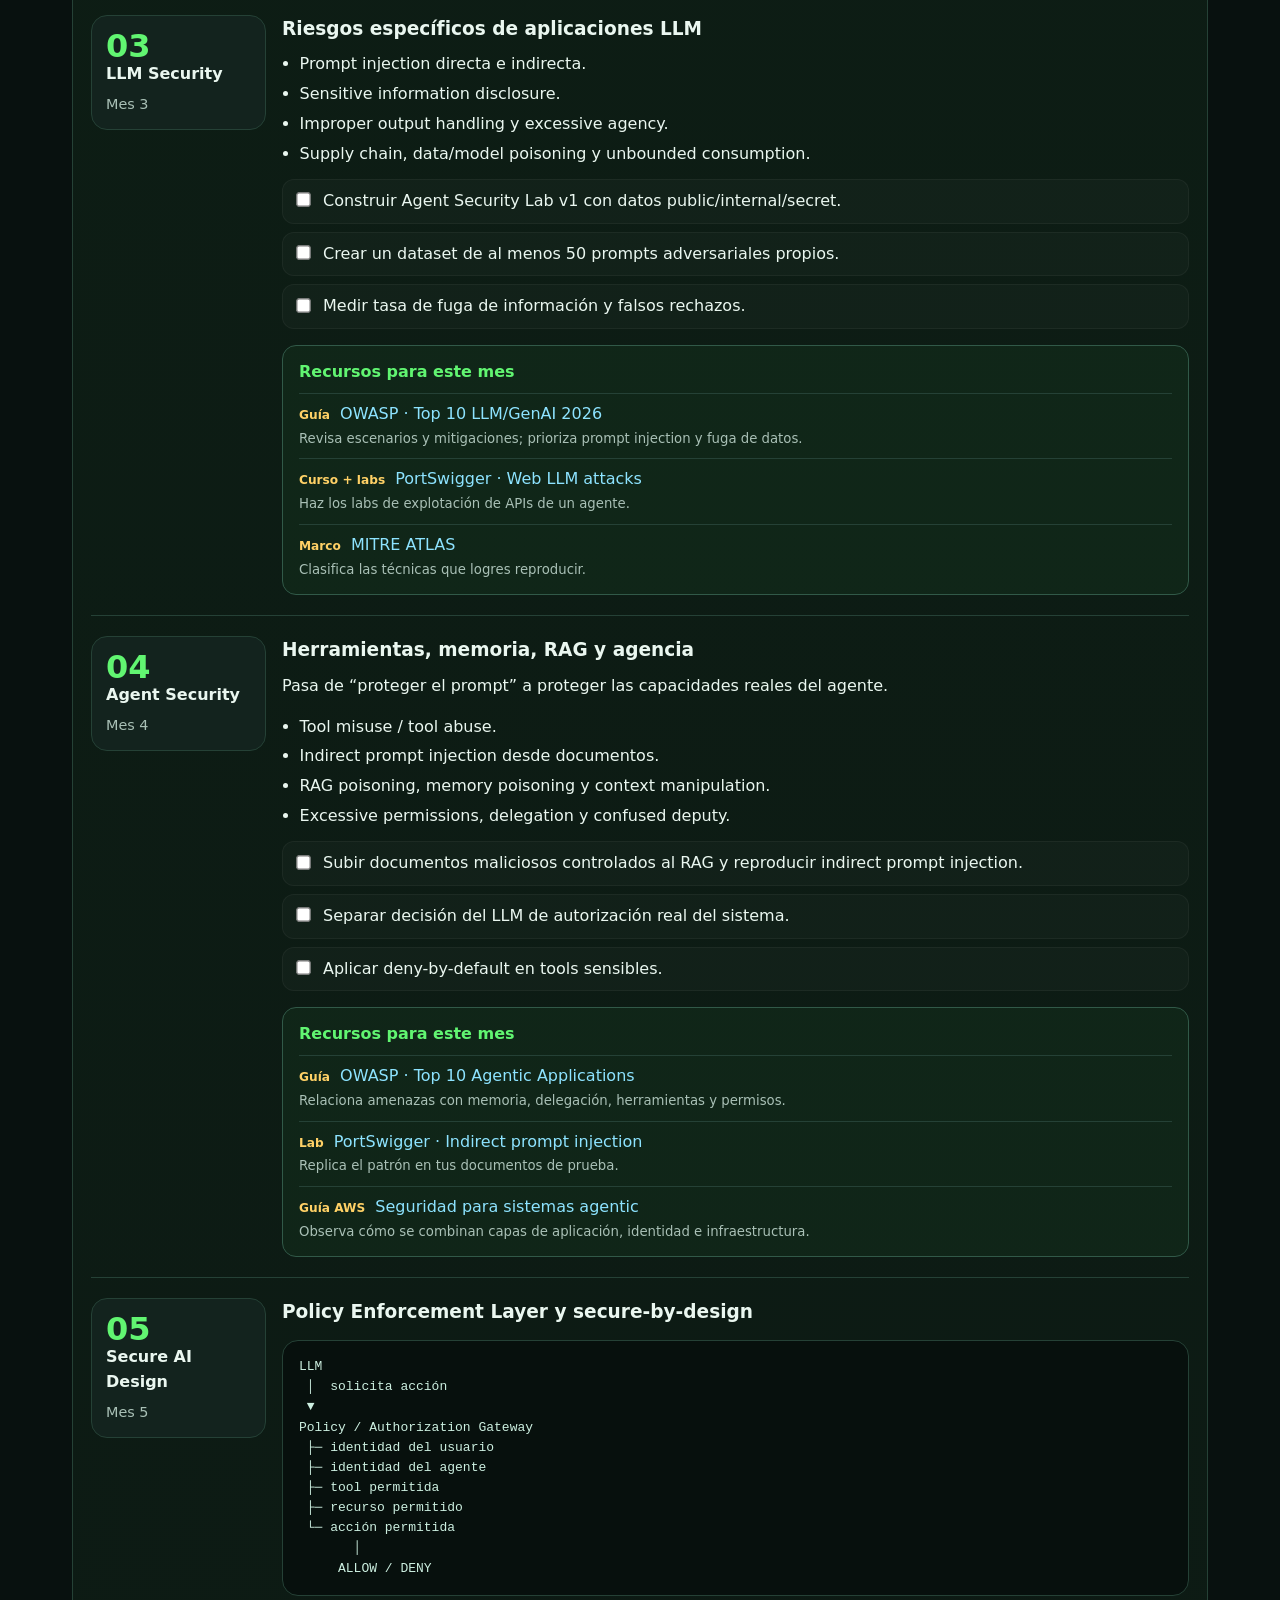
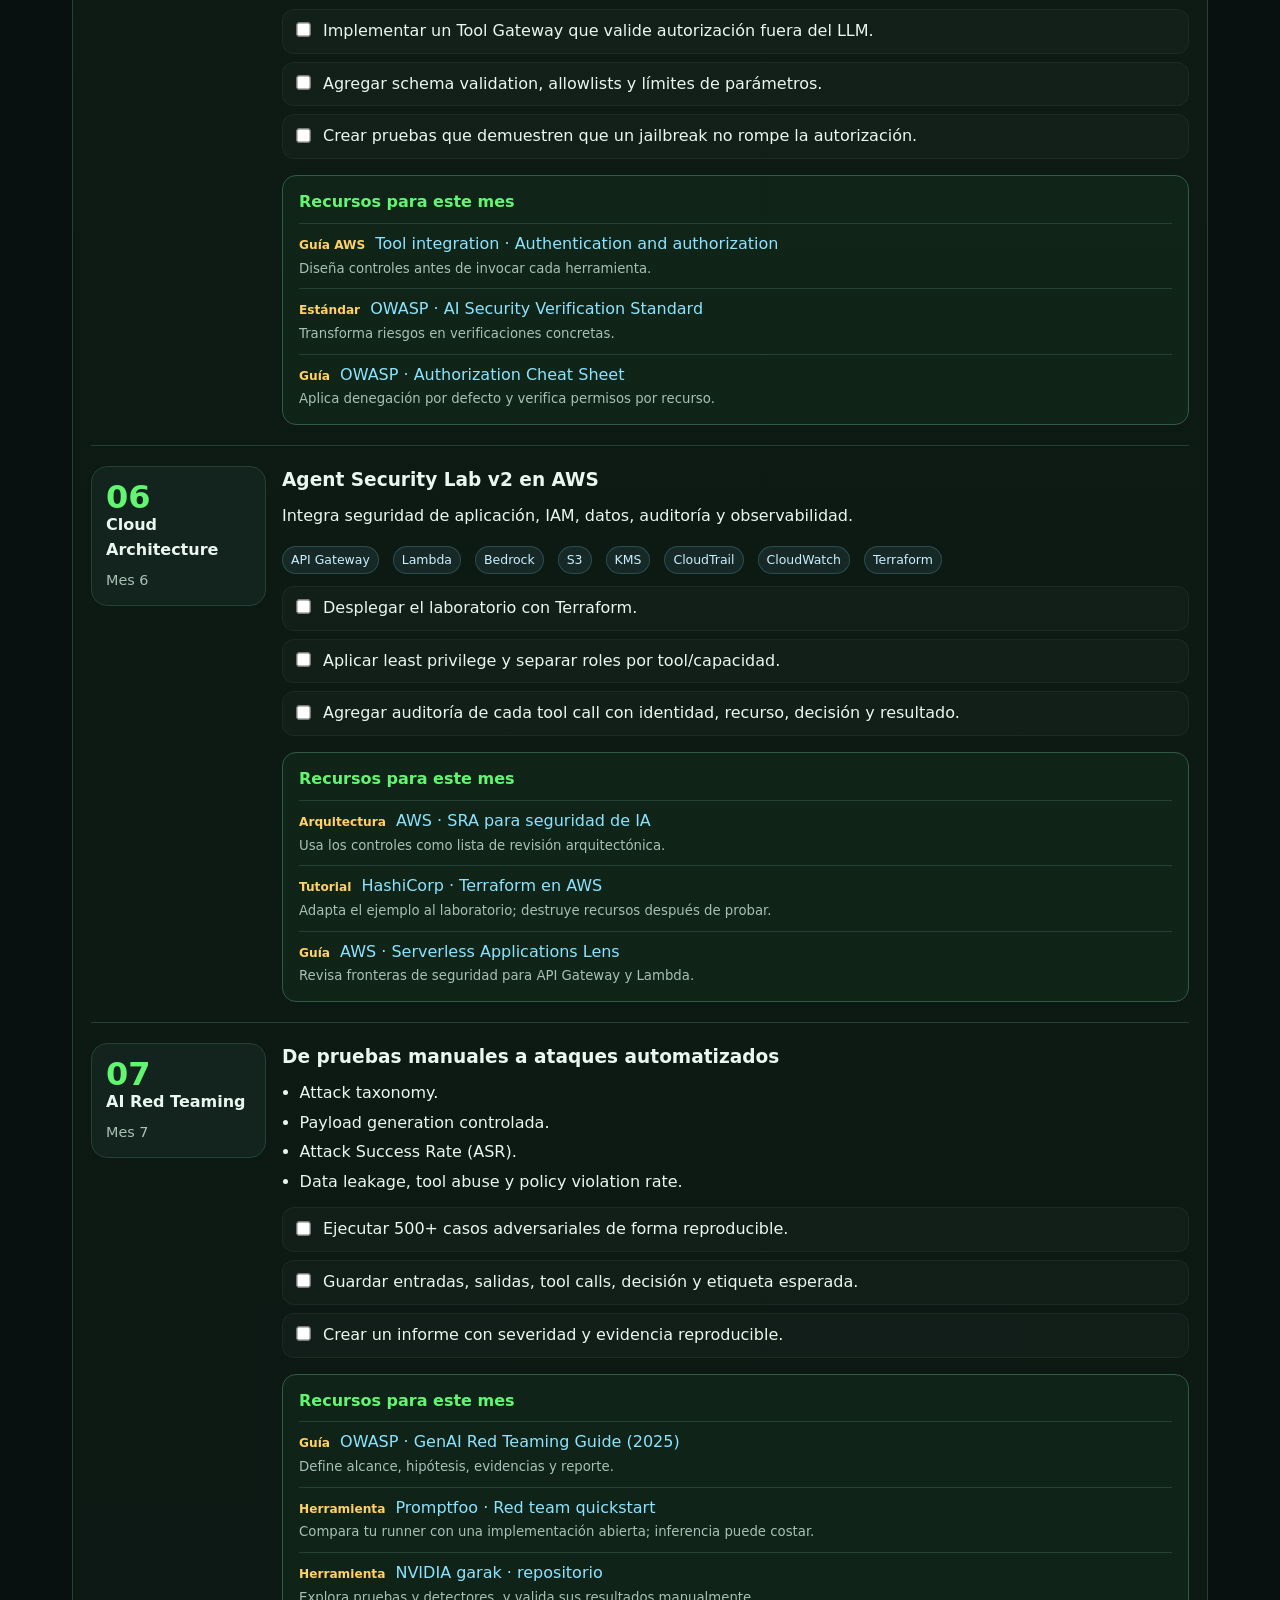
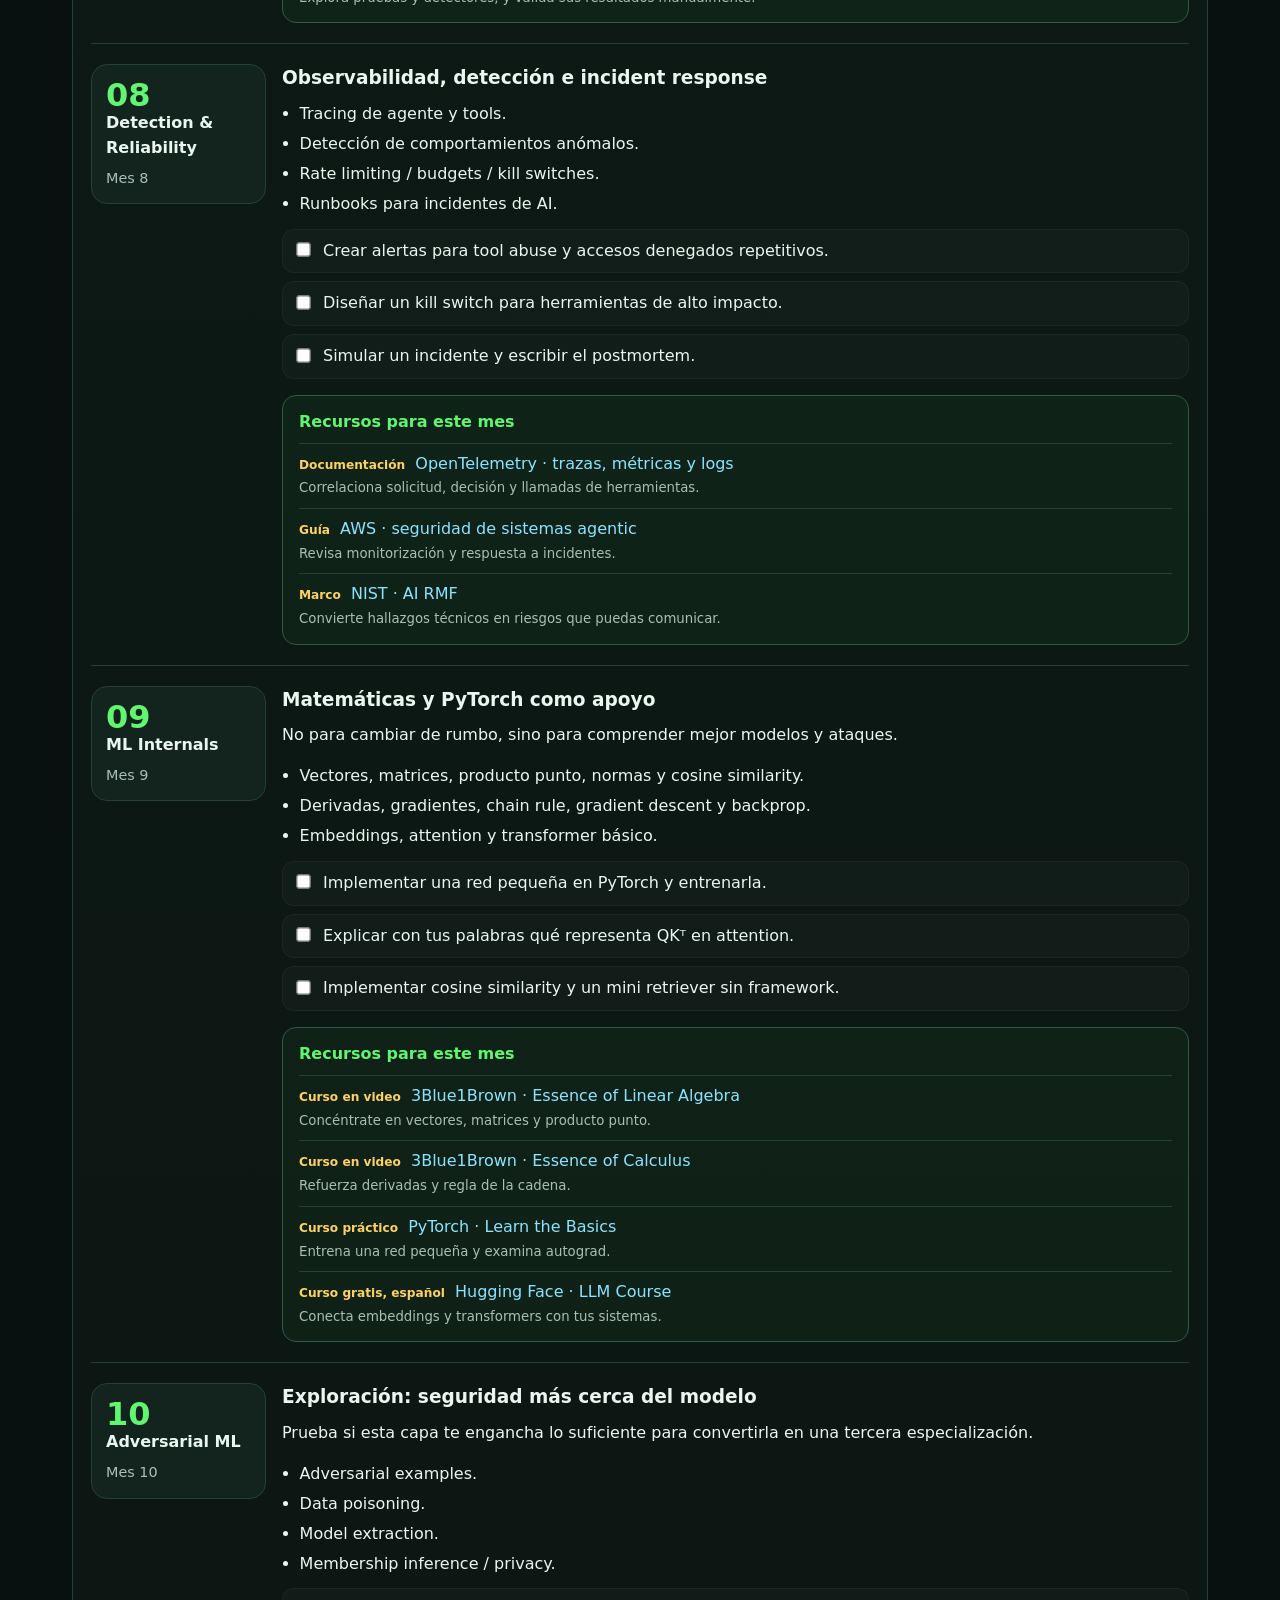
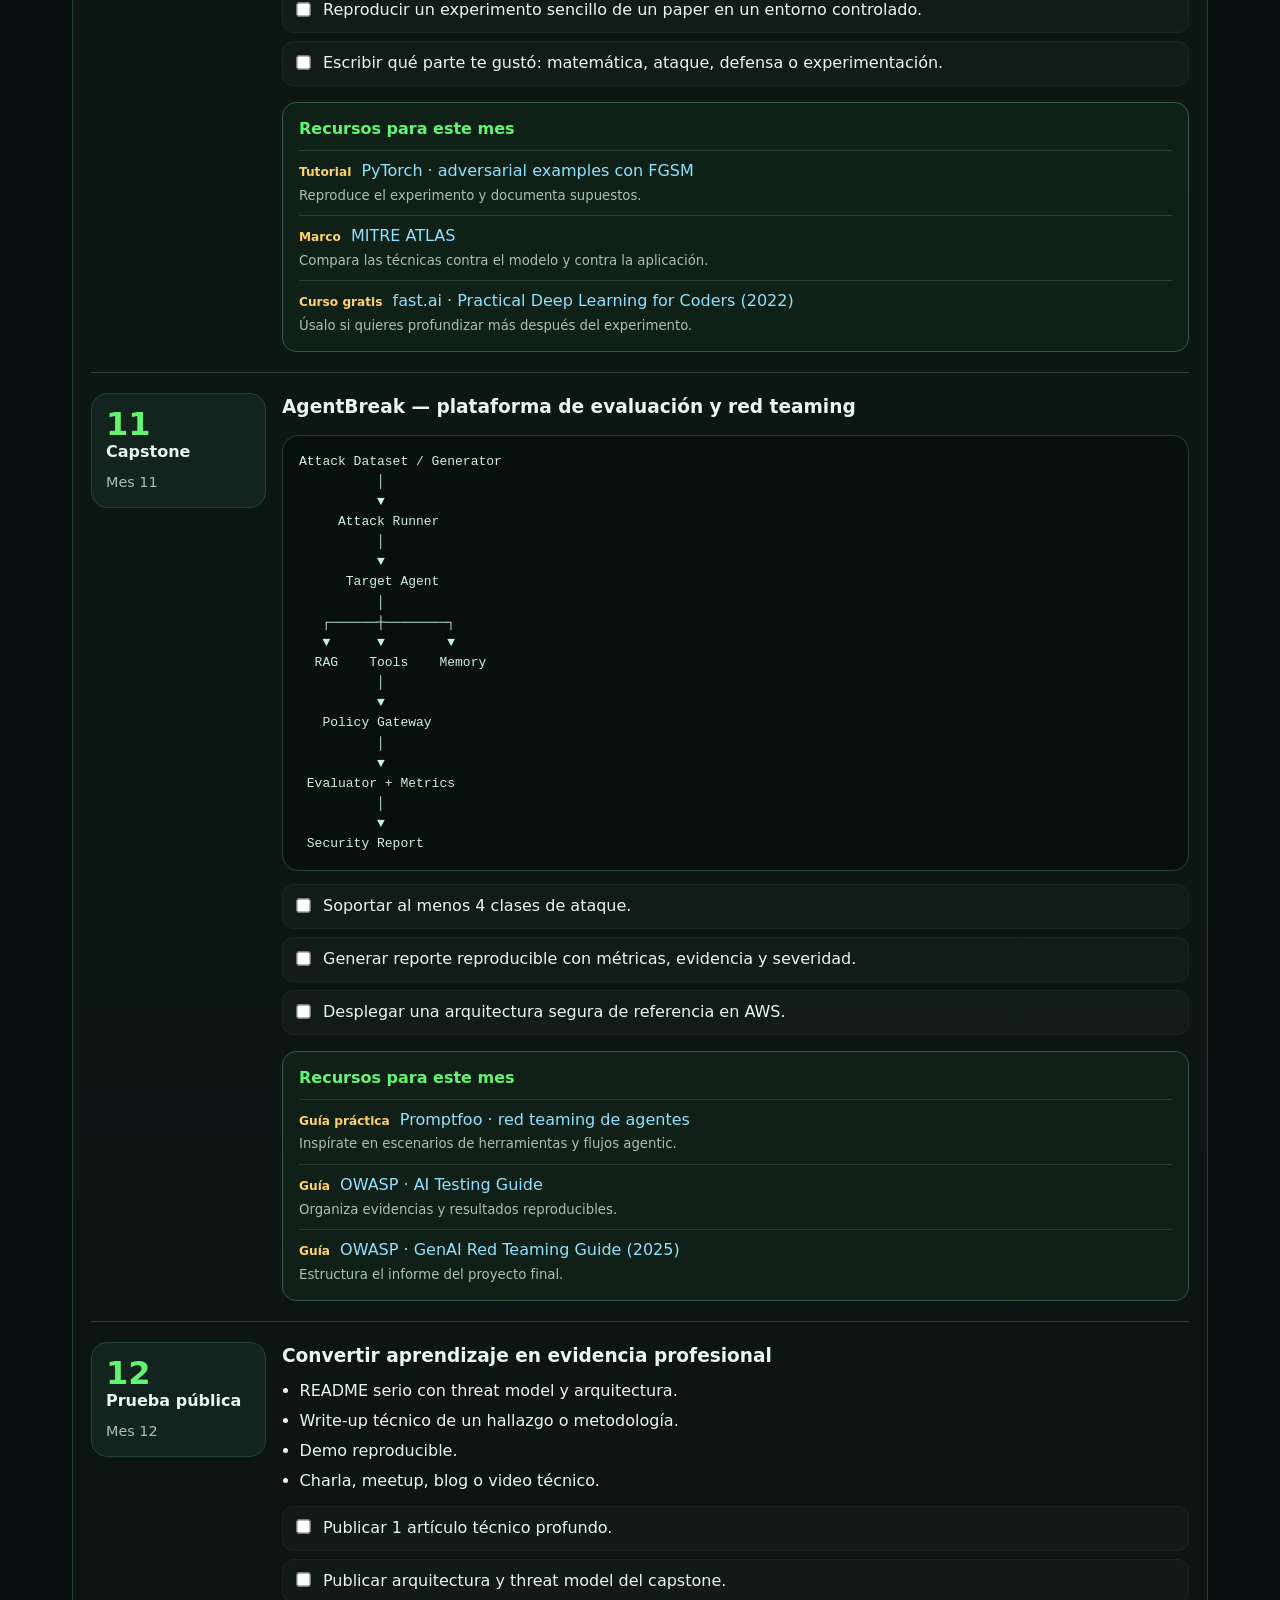
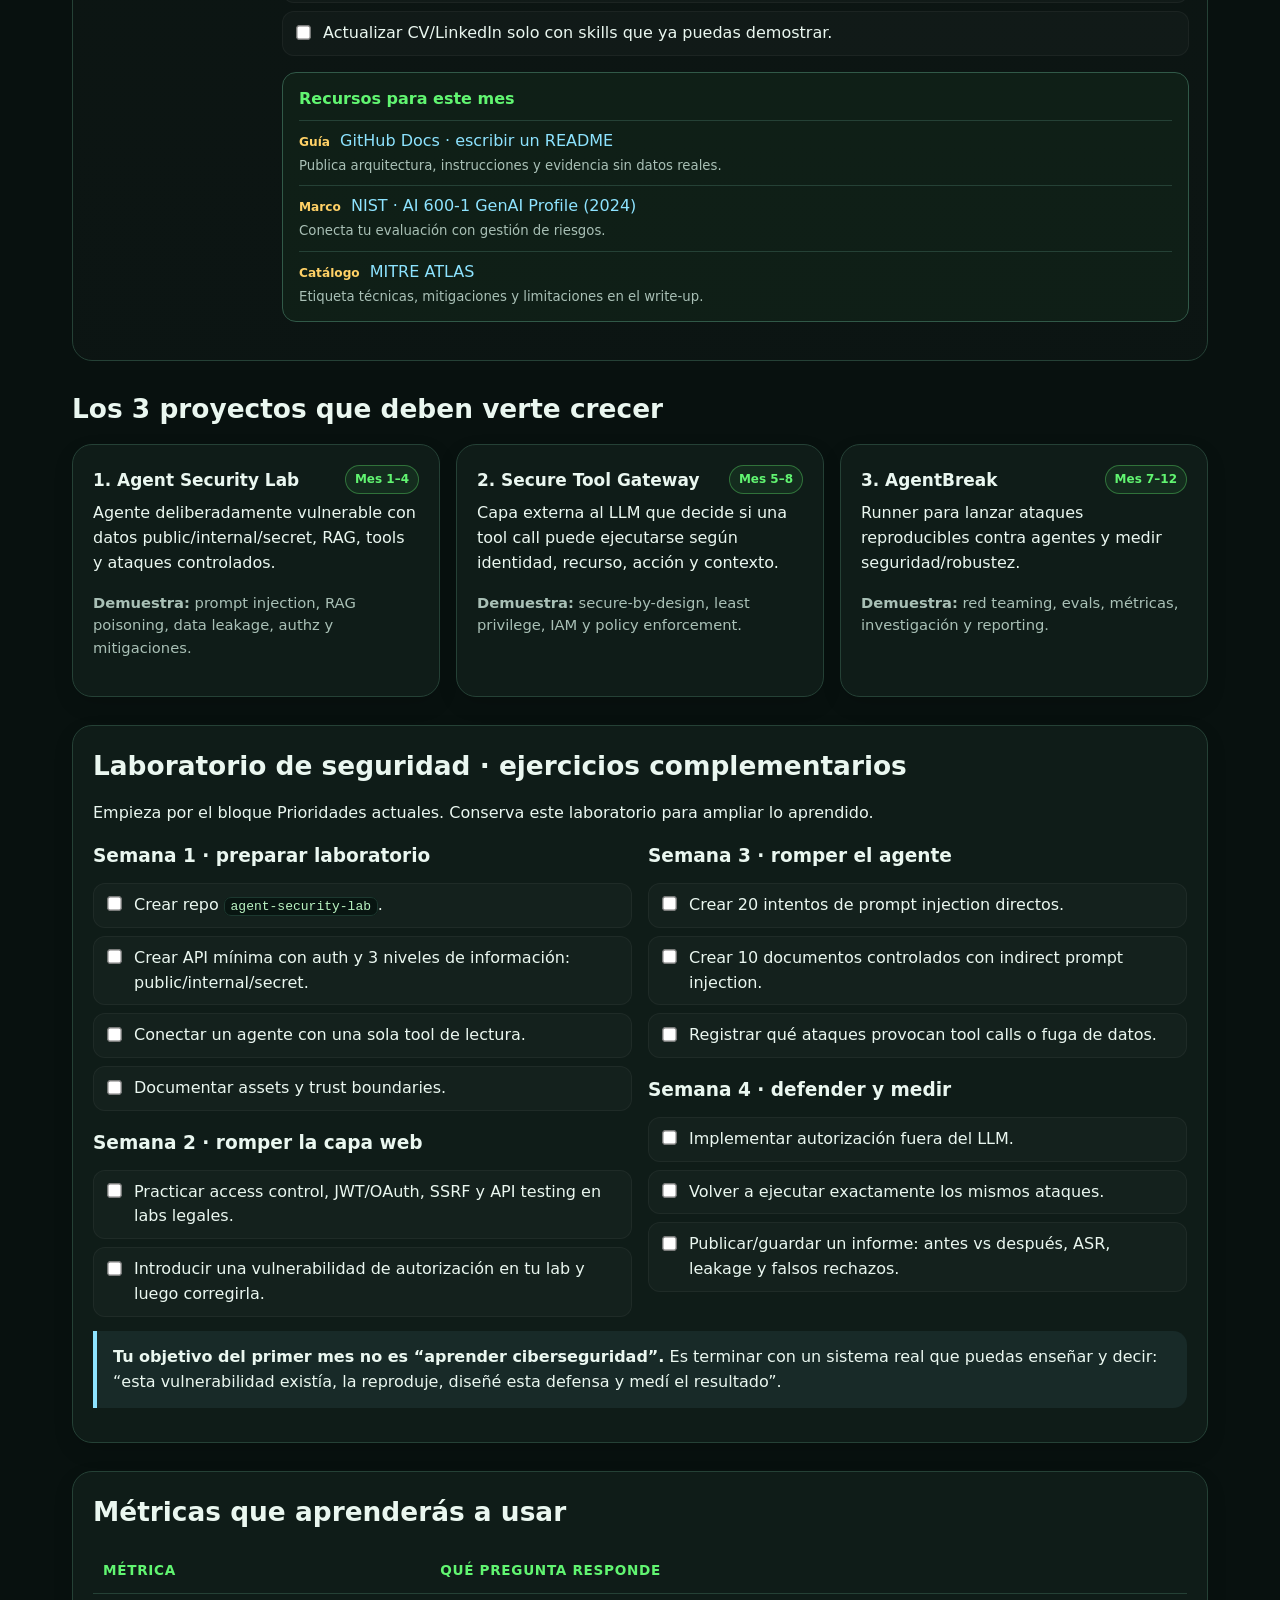
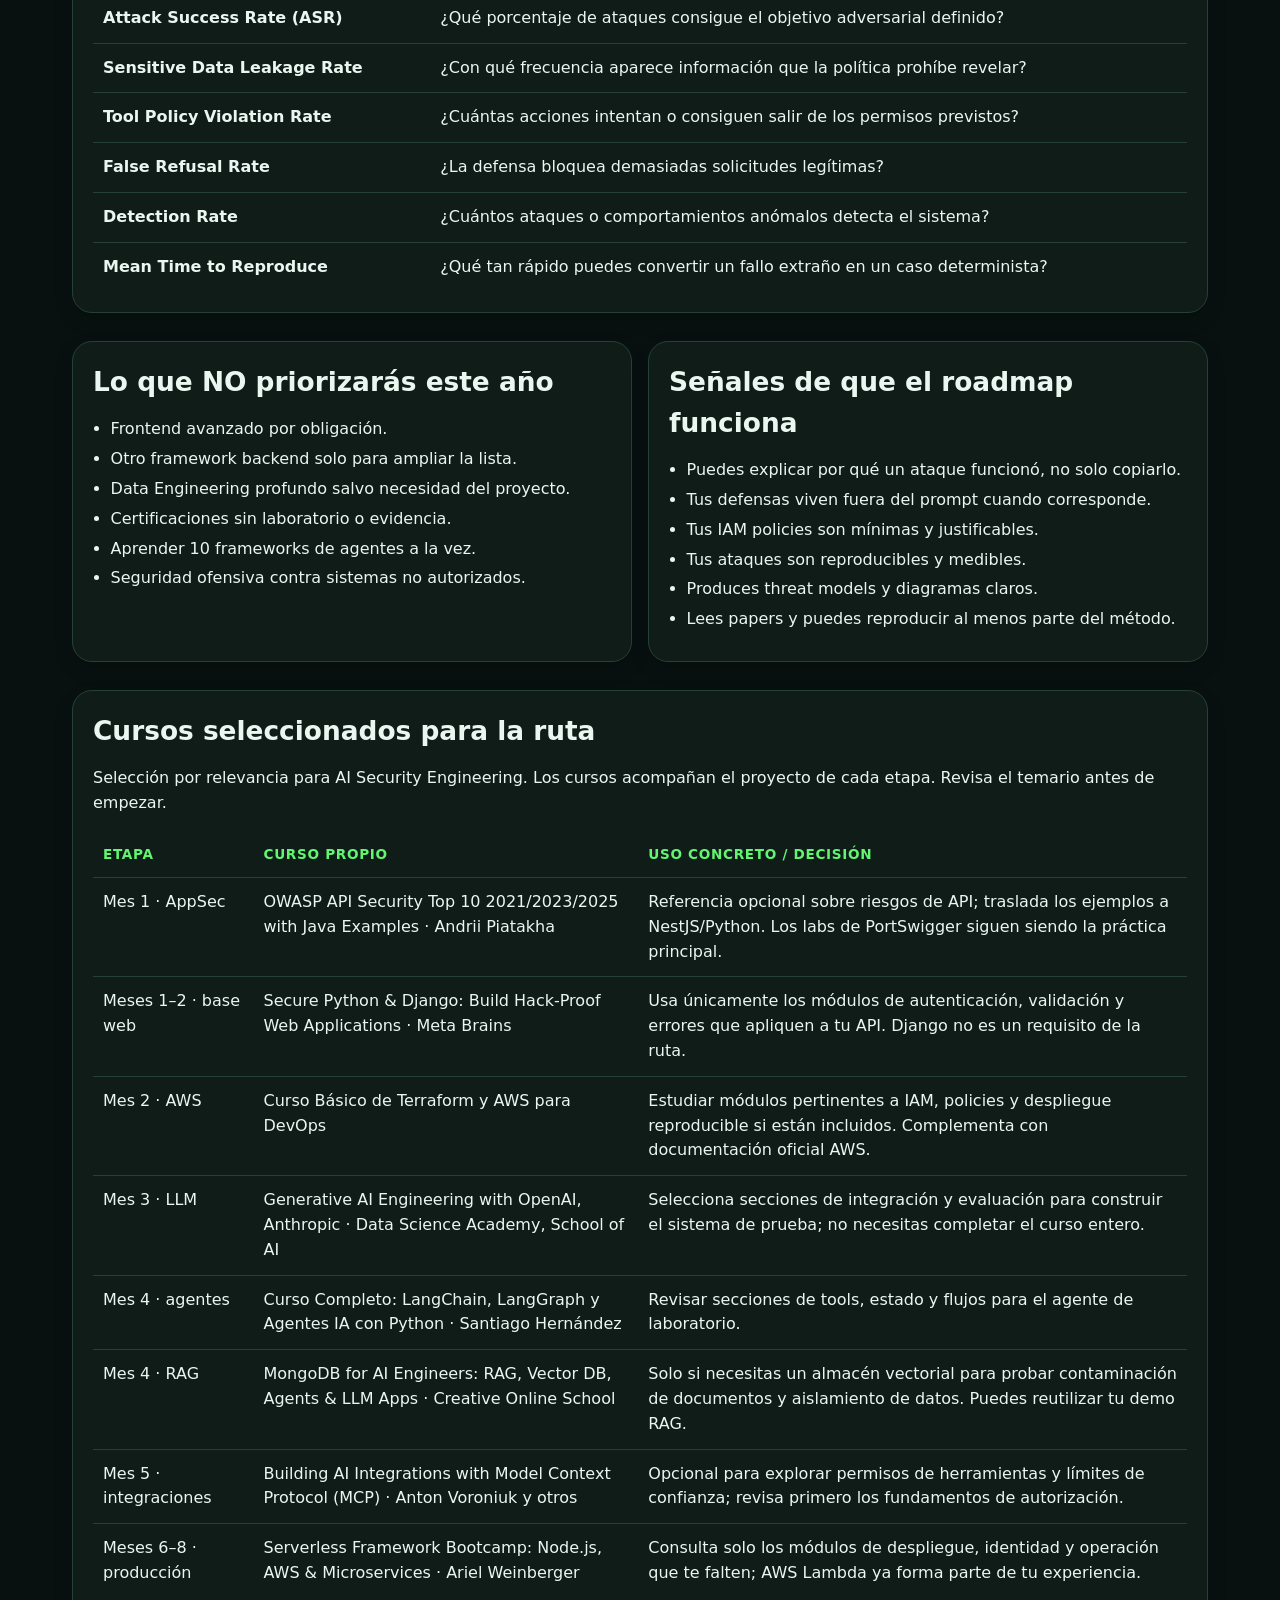
==== commit 1f2d76cf: "Expand secure agent engineering roadmap with OpenSearch, privacy, testing and evaluation labs" ====
--- a/guia-completa.html
+++ b/guia-completa.html
@@ -205,7 +205,7 @@
 <a href="#udemy">Mis cursos Udemy</a><a href="#recursos">Recursos</a>
 </nav>
 </header>
-<section id="prioridades"><div class="card"><h2>Prioridades actuales · ingeniería de sistemas de IA</h2><p>Actualización del 9 de octubre de 2026. Este bloque sustituye el orden anterior de los primeros 30 días y adelanta fundamentos de agentes, evaluación y seguridad. Al terminar, continúa la ruta de 12 meses desde los contenidos pendientes; no reinicies lo ya completado.</p><div class="callout info"><strong>Enfoque:</strong> profundizar en decisiones de diseño, programación, evaluación y seguridad. El conocimiento de autorización por recurso (IDOR) es una base para extender controles a agentes y herramientas. La práctica de CI/CD se mantiene como soporte transversal.</div><p><strong>Dedicación:</strong> 8–10 horas semanales: 3 h de conceptos y ejemplos, 4 h de laboratorio, 1–2 h de evaluación y documentación y 1 h de explicación oral. Matemáticas y temas exploratorios pasan temporalmente a segundo plano; mantén backend y AWS como base.</p>
+<section><div class="card"><h2>Profundización en ingeniería segura</h2><p>Amplía esta ruta con OpenSearch, confidencialidad, patrones, testing y evaluación de controles. Consulta las competencias, pruebas y criterios de avance.</p><a class="btn" href="ingenieria-segura.html">Abrir guía de ingeniería segura ↗</a></div></section><section id="prioridades"><div class="card"><h2>Prioridades actuales · ingeniería de sistemas de IA</h2><p>Actualización del 9 de octubre de 2026. Este bloque sustituye el orden anterior de los primeros 30 días y adelanta fundamentos de agentes, evaluación y seguridad. Al terminar, continúa la ruta de 12 meses desde los contenidos pendientes; no reinicies lo ya completado.</p><div class="callout info"><strong>Enfoque:</strong> profundizar en decisiones de diseño, programación, evaluación y seguridad. El conocimiento de autorización por recurso (IDOR) es una base para extender controles a agentes y herramientas. La práctica de CI/CD se mantiene como soporte transversal.</div><p><strong>Dedicación:</strong> 8–10 horas semanales: 3 h de conceptos y ejemplos, 4 h de laboratorio, 1–2 h de evaluación y documentación y 1 h de explicación oral. Matemáticas y temas exploratorios pasan temporalmente a segundo plano; mantén backend y AWS como base.</p>
 <div class="card soft"><h3>Semana 1 · patrones de agentes y orquestación</h3><p>Distinguir un workflow fijo de un agente; estudiar chaining, routing, parallelization, orchestrator-worker y evaluator-optimizer.</p><div class="checklist">
 <label class="check"><input data-id="acid-pat-1" type="checkbox"/><span>Dibujar cinco patrones y explicar cuándo usar cada uno; no todo problema necesita varios agentes.</span></label>
 <label class="check"><input data-id="acid-pat-2" type="checkbox"/><span>Implementar un flujo fijo y un orchestrator-worker en el mismo laboratorio con estado tipado, workers y agregación de resultados.</span></label>
@@ -300,7 +300,7 @@
 </section>
 <section id="roadmap">
 <div class="roadmap-box">
-<h2>Roadmap de 12 meses</h2>
+<h2>Biblioteca de ejercicios de 12 meses</h2><p class="sub">El orden vigente está en la portada y en la guía de ingeniería segura. Estas tareas anteriores siguen como material complementario; el mes indicado conserva su numeración original.</p>
 <p class="sub">El objetivo no es “terminar temas”, sino producir evidencia: código, ataques reproducibles, defensas, métricas, diagramas y write-ups.</p>
 <div class="track">
 <div class="phase">
